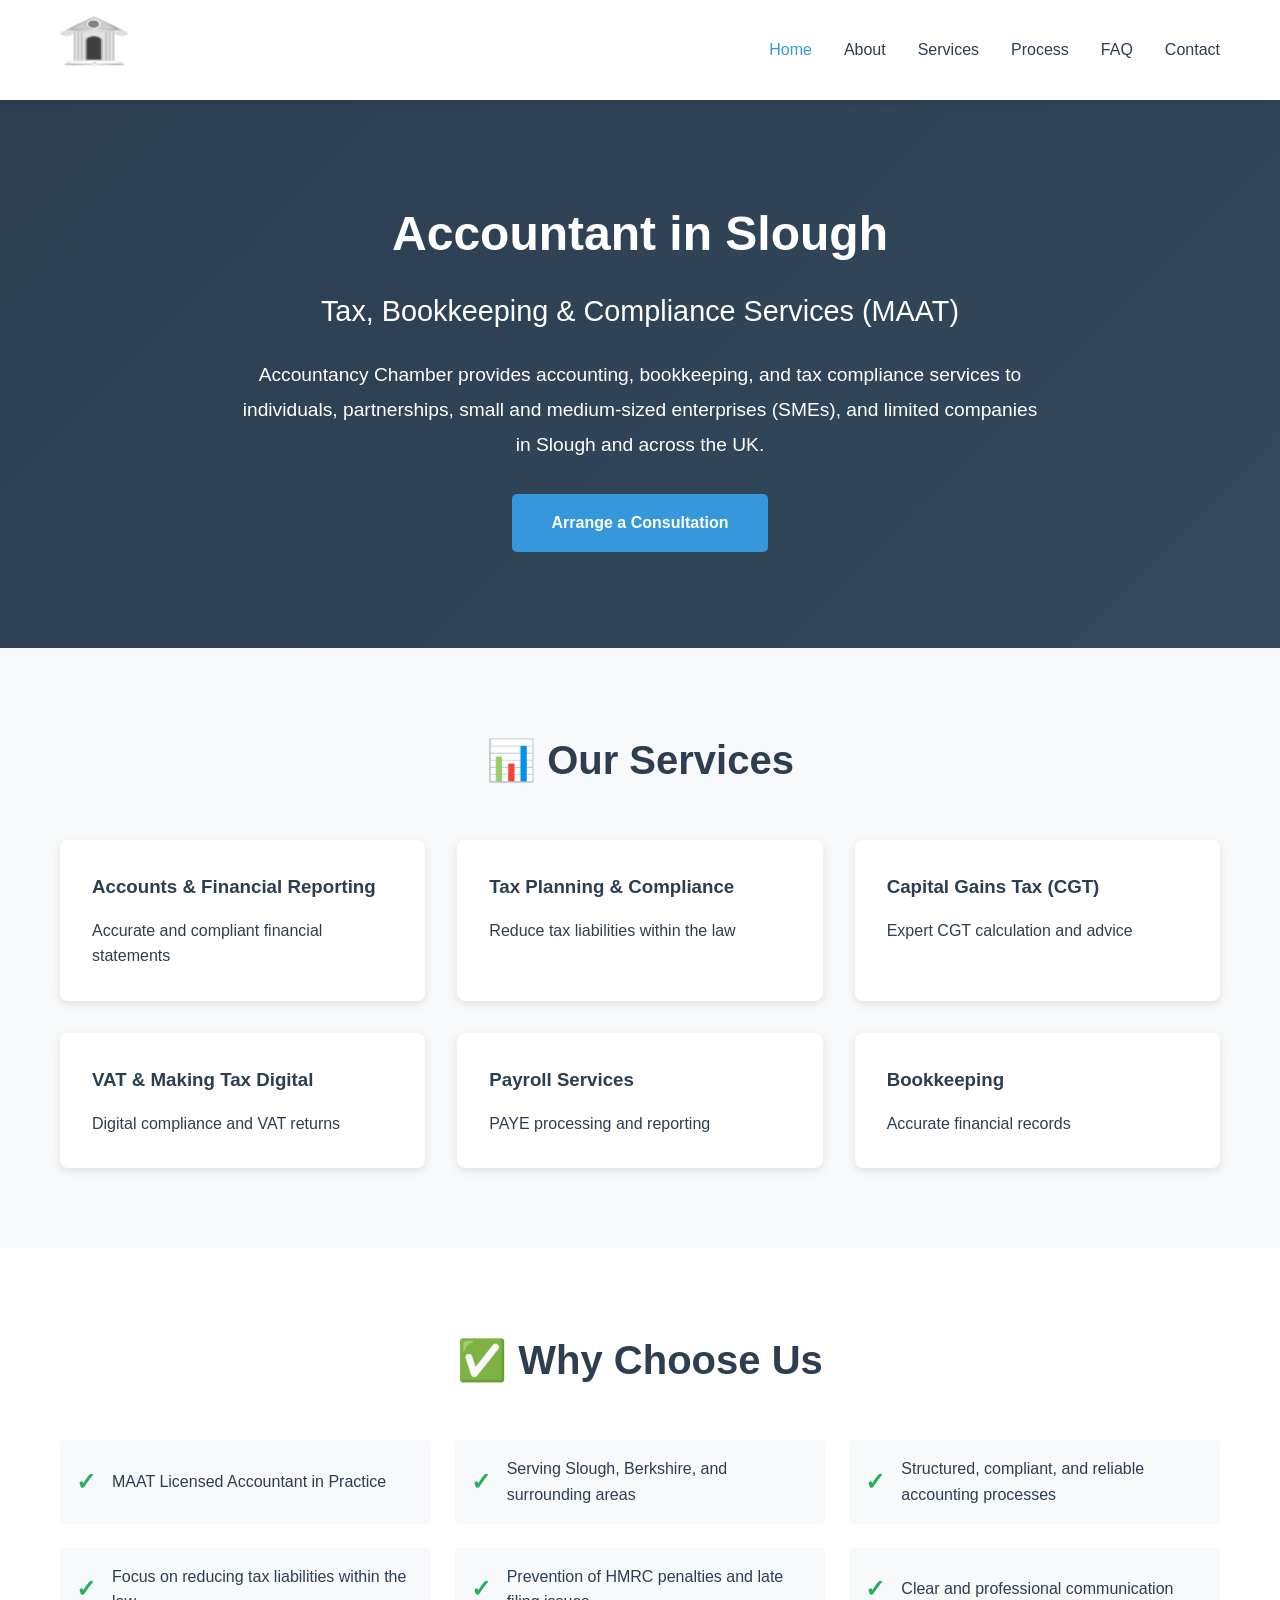
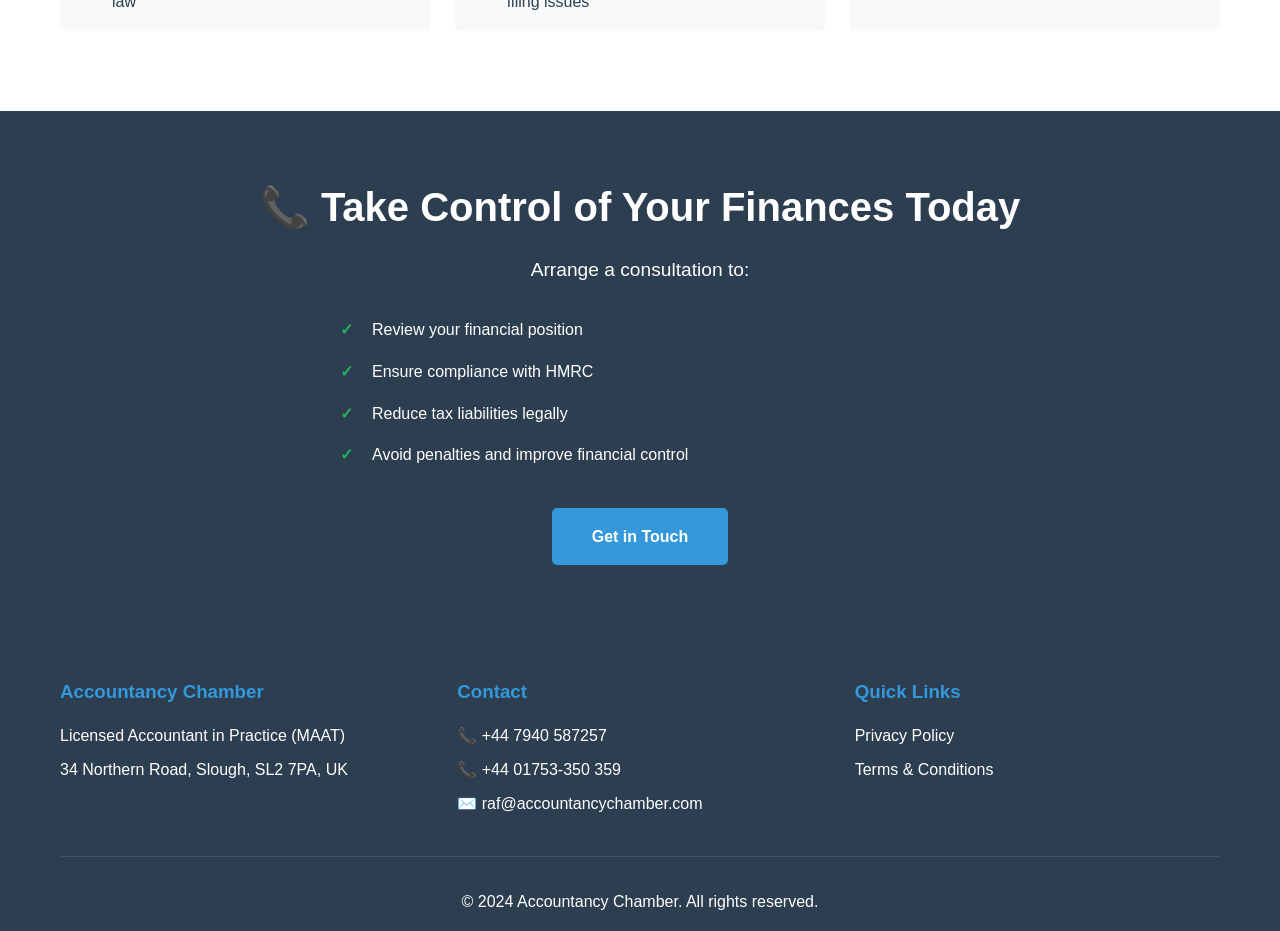
==== index.html @ bee3fdb4 "Add files via upload" ====
<!DOCTYPE html>
<html lang="en">
<head>
    <meta charset="UTF-8">
    <meta name="viewport" content="width=device-width, initial-scale=1.0">
    <meta name="description" content="Accountancy Chamber - Licensed Accountant in Slough. Tax, Bookkeeping & Compliance Services (MAAT)">
    <title>Accountancy Chamber | Accountant in Slough - Tax, Bookkeeping & Compliance</title>
    <link rel="stylesheet" href="styles.css">
</head>
<body>
    <header>
        <nav class="navbar">
            <div class="container">
                <div class="logo">
                    <img src="logo.png" alt="Accountancy Chamber" height="60">
                </div>
                <button class="mobile-menu-toggle" aria-label="Toggle menu">☰</button>
                <ul class="nav-menu">
                    <li><a href="index.html" class="active">Home</a></li>
                    <li><a href="about.html">About</a></li>
                    <li><a href="services.html">Services</a></li>
                    <li><a href="process.html">Process</a></li>
                    <li><a href="faq.html">FAQ</a></li>
                    <li><a href="contact.html">Contact</a></li>
                </ul>
            </div>
        </nav>
    </header>

    <section class="hero">
        <div class="container">
            <h1>Accountant in Slough</h1>
            <h2>Tax, Bookkeeping & Compliance Services (MAAT)</h2>
            <p>Accountancy Chamber provides accounting, bookkeeping, and tax compliance services to individuals, partnerships, small and medium-sized enterprises (SMEs), and limited companies in Slough and across the UK.</p>
            <a href="contact.html" class="btn-primary">Arrange a Consultation</a>
        </div>
    </section>

    <section class="services-preview">
        <div class="container">
            <h2>📊 Our Services</h2>
            <div class="services-grid">
                <div class="service-card">
                    <h3>Accounts & Financial Reporting</h3>
                    <p>Accurate and compliant financial statements</p>
                </div>
                <div class="service-card">
                    <h3>Tax Planning & Compliance</h3>
                    <p>Reduce tax liabilities within the law</p>
                </div>
                <div class="service-card">
                    <h3>Capital Gains Tax (CGT)</h3>
                    <p>Expert CGT calculation and advice</p>
                </div>
                <div class="service-card">
                    <h3>VAT & Making Tax Digital</h3>
                    <p>Digital compliance and VAT returns</p>
                </div>
                <div class="service-card">
                    <h3>Payroll Services</h3>
                    <p>PAYE processing and reporting</p>
                </div>
                <div class="service-card">
                    <h3>Bookkeeping</h3>
                    <p>Accurate financial records</p>
                </div>
            </div>
        </div>
    </section>

    <section class="why-choose-us">
        <div class="container">
            <h2>✅ Why Choose Us</h2>
            <div class="benefits-grid">
                <div class="benefit-item">
                    <span class="icon">✓</span>
                    <p>MAAT Licensed Accountant in Practice</p>
                </div>
                <div class="benefit-item">
                    <span class="icon">✓</span>
                    <p>Serving Slough, Berkshire, and surrounding areas</p>
                </div>
                <div class="benefit-item">
                    <span class="icon">✓</span>
                    <p>Structured, compliant, and reliable accounting processes</p>
                </div>
                <div class="benefit-item">
                    <span class="icon">✓</span>
                    <p>Focus on reducing tax liabilities within the law</p>
                </div>
                <div class="benefit-item">
                    <span class="icon">✓</span>
                    <p>Prevention of HMRC penalties and late filing issues</p>
                </div>
                <div class="benefit-item">
                    <span class="icon">✓</span>
                    <p>Clear and professional communication</p>
                </div>
            </div>
        </div>
    </section>

    <section class="cta-section">
        <div class="container">
            <h2>📞 Take Control of Your Finances Today</h2>
            <p>Arrange a consultation to:</p>
            <ul class="cta-list">
                <li>Review your financial position</li>
                <li>Ensure compliance with HMRC</li>
                <li>Reduce tax liabilities legally</li>
                <li>Avoid penalties and improve financial control</li>
            </ul>
            <a href="contact.html" class="btn-primary">Get in Touch</a>
        </div>
    </section>

    <footer>
        <div class="container">
            <div class="footer-content">
                <div class="footer-section">
                    <h3>Accountancy Chamber</h3>
                    <p>Licensed Accountant in Practice (MAAT)</p>
                    <p>34 Northern Road, Slough, SL2 7PA, UK</p>
                </div>
                <div class="footer-section">
                    <h3>Contact</h3>
                    <p>📞 +44 7940 587257</p>
                    <p>📞 +44 01753-350 359</p>
                    <p>✉️ raf@accountancychamber.com</p>
                </div>
                <div class="footer-section">
                    <h3>Quick Links</h3>
                    <ul>
                        <li><a href="gdpr.html">Privacy Policy</a></li>
                        <li><a href="terms.html">Terms & Conditions</a></li>
                    </ul>
                </div>
            </div>
            <div class="footer-bottom">
                <p>&copy; 2024 Accountancy Chamber. All rights reserved.</p>
            </div>
        </div>
    </footer>

    <script src="script.js"></script>
</body>
</html>
---- styles.css ----
/* Reset and Base Styles */
* {
    margin: 0;
    padding: 0;
    box-sizing: border-box;
}

:root {
    --primary-color: #2c3e50;
    --secondary-color: #34495e;
    --accent-color: #3498db;
    --light-bg: #f8f9fa;
    --white: #ffffff;
    --text-dark: #2c3e50;
    --text-light: #7f8c8d;
    --border-color: #e0e0e0;
    --success-color: #27ae60;
}

body {
    font-family: 'Segoe UI', Tahoma, Geneva, Verdana, sans-serif;
    line-height: 1.6;
    color: var(--text-dark);
}

.container {
    max-width: 1200px;
    margin: 0 auto;
    padding: 0 20px;
}

/* Navigation */
.navbar {
    background: var(--white);
    box-shadow: 0 2px 5px rgba(0,0,0,0.1);
    position: sticky;
    top: 0;
    z-index: 1000;
}

.navbar .container {
    display: flex;
    justify-content: space-between;
    align-items: center;
    padding: 1rem 20px;
}

.nav-menu {
    display: flex;
    list-style: none;
    gap: 2rem;
}

.nav-menu a {
    text-decoration: none;
    color: var(--text-dark);
    font-weight: 500;
    transition: color 0.3s;
}

.nav-menu a:hover,
.nav-menu a.active {
    color: var(--accent-color);
}

.mobile-menu-toggle {
    display: none;
    background: none;
    border: none;
    font-size: 1.5rem;
    cursor: pointer;
}

/* Hero Section */
.hero {
    background: linear-gradient(135deg, var(--primary-color) 0%, var(--secondary-color) 100%);
    color: var(--white);
    padding: 6rem 0;
    text-align: center;
}

.hero h1 {
    font-size: 3rem;
    margin-bottom: 1rem;
}

.hero h2 {
    font-size: 1.8rem;
    margin-bottom: 1.5rem;
    font-weight: 400;
}

.hero p {
    font-size: 1.2rem;
    max-width: 800px;
    margin: 0 auto 2rem;
    line-height: 1.8;
}

/* Buttons */
.btn-primary {
    display: inline-block;
    background: var(--accent-color);
    color: var(--white);
    padding: 1rem 2.5rem;
    border-radius: 5px;
    text-decoration: none;
    font-weight: 600;
    transition: all 0.3s;
    border: none;
    cursor: pointer;
    font-size: 1rem;
}

.btn-primary:hover {
    background: #2980b9;
    transform: translateY(-2px);
    box-shadow: 0 5px 15px rgba(0,0,0,0.2);
}

/* Services Preview */
.services-preview {
    padding: 5rem 0;
    background: var(--light-bg);
}

.services-preview h2 {
    text-align: center;
    font-size: 2.5rem;
    margin-bottom: 3rem;
}

.services-grid {
    display: grid;
    grid-template-columns: repeat(auto-fit, minmax(300px, 1fr));
    gap: 2rem;
}

.service-card {
    background: var(--white);
    padding: 2rem;
    border-radius: 8px;
    box-shadow: 0 3px 10px rgba(0,0,0,0.1);
    transition: transform 0.3s;
}

.service-card:hover {
    transform: translateY(-5px);
    box-shadow: 0 5px 20px rgba(0,0,0,0.15);
}

.service-card h3 {
    color: var(--primary-color);
    margin-bottom: 1rem;
}

/* Why Choose Us */
.why-choose-us {
    padding: 5rem 0;
}

.why-choose-us h2 {
    text-align: center;
    font-size: 2.5rem;
    margin-bottom: 3rem;
}

.benefits-grid {
    display: grid;
    grid-template-columns: repeat(auto-fit, minmax(300px, 1fr));
    gap: 1.5rem;
}

.benefit-item {
    display: flex;
    align-items: center;
    gap: 1rem;
    padding: 1rem;
    background: var(--light-bg);
    border-radius: 5px;
}

.benefit-item .icon {
    color: var(--success-color);
    font-size: 1.5rem;
    font-weight: bold;
}

/* CTA Section */
.cta-section {
    background: var(--primary-color);
    color: var(--white);
    padding: 4rem 0;
    text-align: center;
}

.cta-section h2 {
    font-size: 2.5rem;
    margin-bottom: 1rem;
}

.cta-section p {
    font-size: 1.2rem;
    margin-bottom: 1.5rem;
}

.cta-list {
    list-style: none;
    max-width: 600px;
    margin: 0 auto 2rem;
    text-align: left;
}

.cta-list li {
    padding: 0.5rem 0;
    padding-left: 2rem;
    position: relative;
}

.cta-list li:before {
    content: "✓";
    position: absolute;
    left: 0;
    color: var(--success-color);
    font-weight: bold;
}

/* Page Header */
.page-header {
    background: linear-gradient(135deg, var(--primary-color) 0%, var(--secondary-color) 100%);
    color: var(--white);
    padding: 4rem 0;
    text-align: center;
}

.page-header h1 {
    font-size: 2.5rem;
    margin-bottom: 1rem;
}

/* Content Section */
.content-section {
    padding: 4rem 0;
}

.content-box {
    max-width: 900px;
    margin: 0 auto;
    background: var(--white);
    padding: 3rem;
    border-radius: 8px;
    box-shadow: 0 3px 10px rgba(0,0,0,0.1);
}

.content-box h2 {
    color: var(--primary-color);
    margin-bottom: 1.5rem;
    font-size: 2rem;
}

.content-box h3 {
    color: var(--secondary-color);
    margin: 2rem 0 1rem;
}

.content-box p {
    margin-bottom: 1rem;
    line-height: 1.8;
}

/* Check List */
.check-list {
    list-style: none;
    margin: 1rem 0;
}

.check-list li {
    padding: 0.5rem 0;
    padding-left: 2rem;
    position: relative;
}

.check-list li:before {
    content: "✓";
    position: absolute;
    left: 0;
    color: var(--success-color);
    font-weight: bold;
}

/* Services Detail */
.services-detail {
    padding: 4rem 0;
    background: var(--light-bg);
}

.service-detail-box {
    background: var(--white);
    padding: 2.5rem;
    margin-bottom: 2rem;
    border-radius: 8px;
    box-shadow: 0 3px 10px rgba(0,0,0,0.1);
}

.service-detail-box h2 {
    color: var(--primary-color);
    margin-bottom: 1.5rem;
}

/* Process Section */
.process-section {
    padding: 4rem 0;
}

.process-steps {
    display: grid;
    grid-template-columns: repeat(auto-fit, minmax(300px, 1fr));
    gap: 2rem;
    margin-bottom: 4rem;
}

.process-step {
    background: var(--white);
    padding: 2.5rem;
    border-radius: 8px;
    box-shadow: 0 3px 10px rgba(0,0,0,0.1);
    text-align: center;
}

.step-number {
    width: 60px;
    height: 60px;
    background: var(--accent-color);
    color: var(--white);
    border-radius: 50%;
    display: flex;
    align-items: center;
    justify-content: center;
    font-size: 1.5rem;
    font-weight: bold;
    margin: 0 auto 1.5rem;
}

.process-step h3 {
    color: var(--primary-color);
    margin-bottom: 1rem;
}

.key-benefits {
    background: var(--light-bg);
    padding: 3rem;
    border-radius: 8px;
}

.key-benefits h2 {
    text-align: center;
    margin-bottom: 2rem;
}

/* FAQ Section */
.faq-section {
    padding: 4rem 0;
}

.faq-item {
    background: var(--white);
    padding: 2rem;
    margin-bottom: 1.5rem;
    border-radius: 8px;
    box-shadow: 0 3px 10px rgba(0,0,0,0.1);
}

.faq-item h3 {
    color: var(--primary-color);
    margin-bottom: 1rem;
}

/* Contact Section */
.contact-section {
    padding: 4rem 0;
    background: var(--light-bg);
}

.contact-grid {
    display: grid;
    grid-template-columns: 1fr 1.5fr;
    gap: 3rem;
}

.contact-info {
    background: var(--white);
    padding: 2.5rem;
    border-radius: 8px;
    box-shadow: 0 3px 10px rgba(0,0,0,0.1);
}

.contact-info h2 {
    color: var(--primary-color);
    margin-bottom: 2rem;
}

.contact-detail {
    margin-bottom: 2rem;
}

.contact-detail h3 {
    color: var(--secondary-color);
    margin-bottom: 0.5rem;
}

.contact-form-wrapper {
    background: var(--white);
    padding: 2.5rem;
    border-radius: 8px;
    box-shadow: 0 3px 10px rgba(0,0,0,0.1);
}

.contact-form-wrapper h2 {
    color: var(--primary-color);
    margin-bottom: 2rem;
}

.contact-form .form-group {
    margin-bottom: 1.5rem;
}

.contact-form label {
    display: block;
    margin-bottom: 0.5rem;
    color: var(--text-dark);
    font-weight: 500;
}

.contact-form input,
.contact-form select,
.contact-form textarea {
    width: 100%;
    padding: 0.75rem;
    border: 1px solid var(--border-color);
    border-radius: 5px;
    font-family: inherit;
    font-size: 1rem;
}

.contact-form input:focus,
.contact-form select:focus,
.contact-form textarea:focus {
    outline: none;
    border-color: var(--accent-color);
}

.contact-form textarea {
    resize: vertical;
}

/* Footer */
footer {
    background: var(--primary-color);
    color: var(--white);
    padding: 3rem 0 1rem;
}

.footer-content {
    display: grid;
    grid-template-columns: repeat(auto-fit, minmax(250px, 1fr));
    gap: 2rem;
    margin-bottom: 2rem;
}

.footer-section h3 {
    margin-bottom: 1rem;
    color: var(--accent-color);
}

.footer-section p {
    margin-bottom: 0.5rem;
}

.footer-section ul {
    list-style: none;
}

.footer-section ul li {
    margin-bottom: 0.5rem;
}

.footer-section a {
    color: var(--white);
    text-decoration: none;
    transition: color 0.3s;
}

.footer-section a:hover {
    color: var(--accent-color);
}

.footer-bottom {
    text-align: center;
    padding-top: 2rem;
    border-top: 1px solid rgba(255,255,255,0.1);
}

/* Responsive Design */
@media (max-width: 768px) {
    .mobile-menu-toggle {
        display: block;
    }

    .nav-menu {
        display: none;
        position: absolute;
        top: 100%;
        left: 0;
        width: 100%;
        background: var(--white);
        flex-direction: column;
        padding: 1rem;
        box-shadow: 0 5px 10px rgba(0,0,0,0.1);
    }

    .nav-menu.active {
        display: flex;
    }

    .nav-menu li {
        margin: 0.5rem 0;
    }

    .hero h1 {
        font-size: 2rem;
    }

    .hero h2 {
        font-size: 1.3rem;
    }

    .hero p {
        font-size: 1rem;
    }

    .contact-grid {
        grid-template-columns: 1fr;
    }

    .services-grid,
    .benefits-grid,
    .process-steps {
        grid-template-columns: 1fr;
    }
}

@media (max-width: 480px) {
    .hero h1 {
        font-size: 1.8rem;
    }

    .content-box {
        padding: 1.5rem;
    }
}
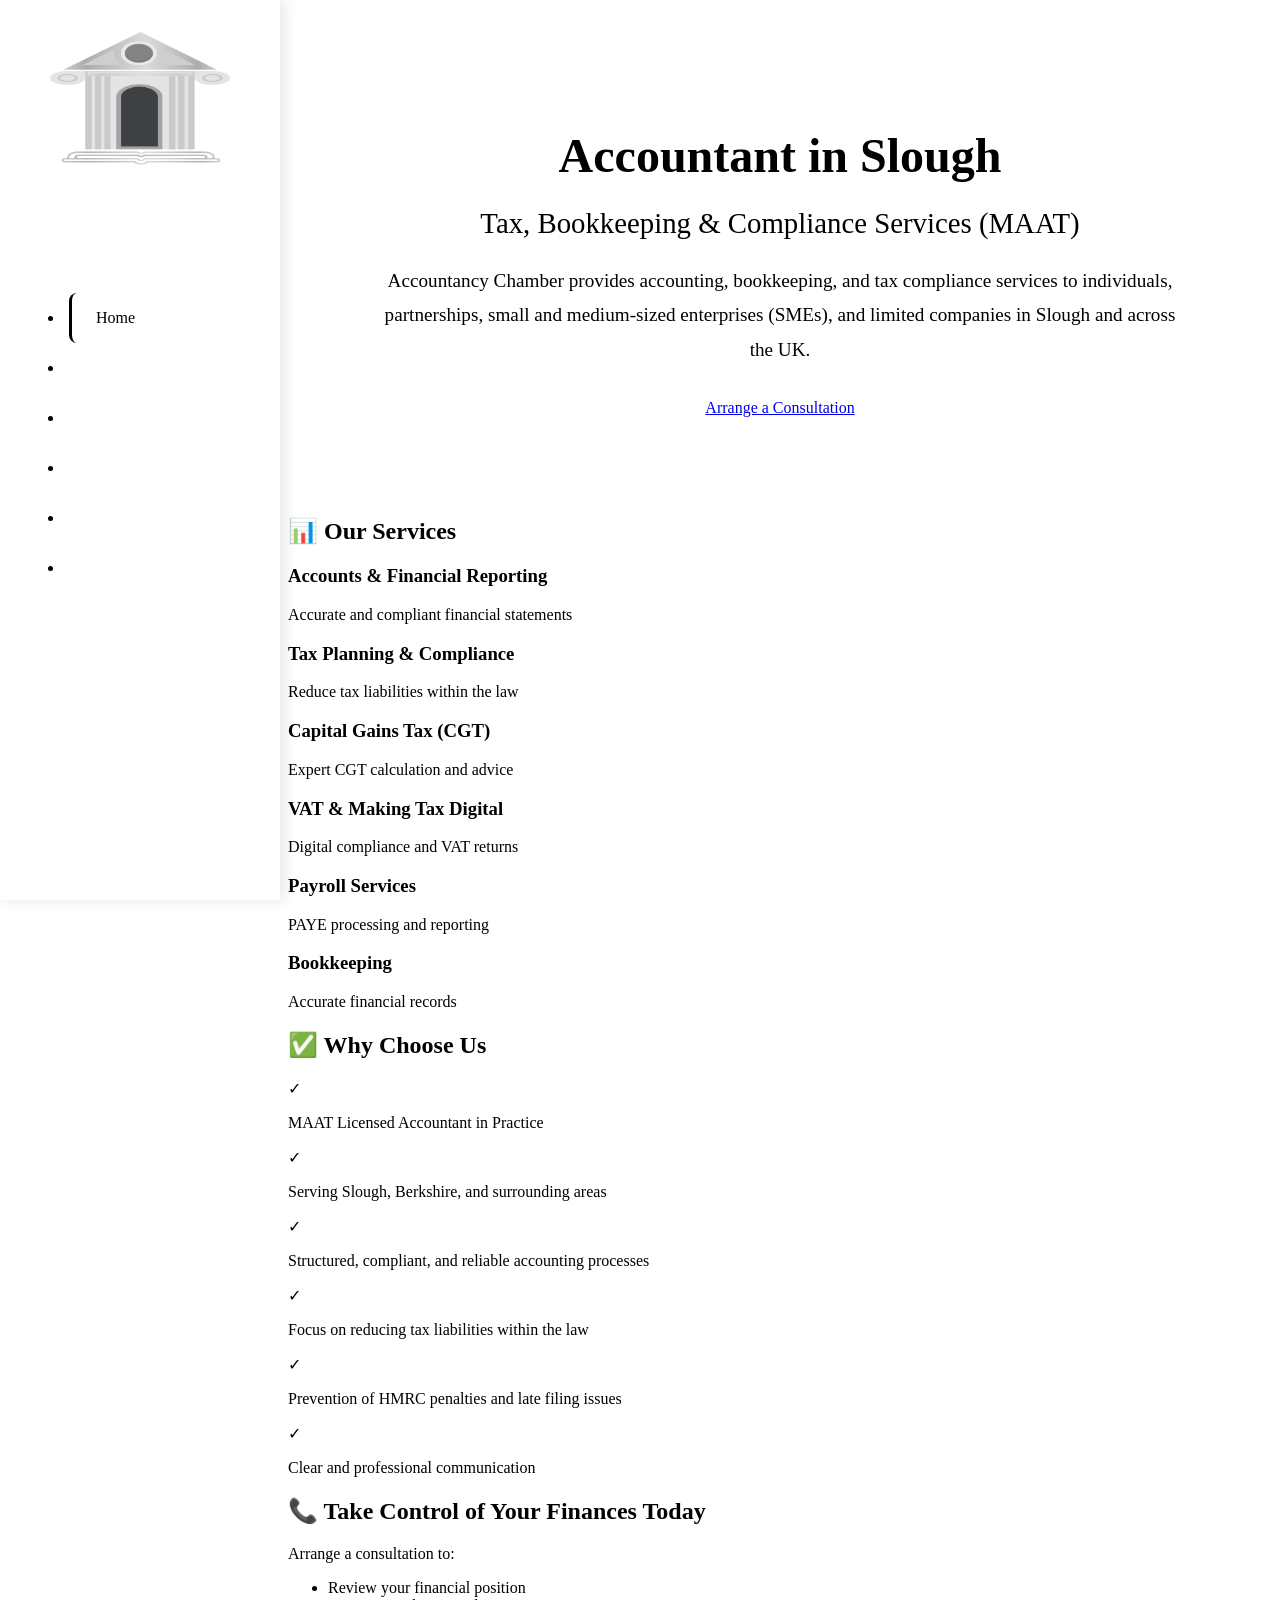
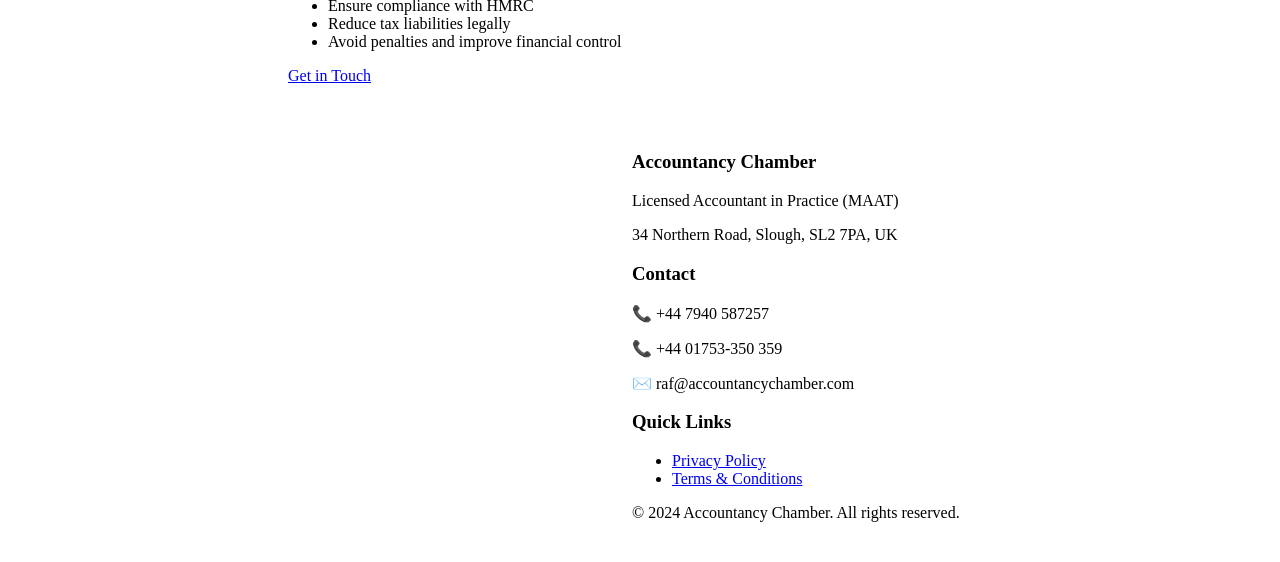
==== commit e0218d82: "Fix HTML encoding issues in index.html" ====
--- a/index.html
+++ b/index.html
@@ -9,23 +9,24 @@
 </head>
 <body>
     <header>
-        <nav class="navbar">
-            <div class="container">
-                <div class="logo">
-                    <img src="logo.png" alt="Accountancy Chamber" height="60">
-                </div>
-                <button class="mobile-menu-toggle" aria-label="Toggle menu">☰</button>
-                <ul class="nav-menu">
-                    <li><a href="index.html" class="active">Home</a></li>
-                    <li><a href="about.html">About</a></li>
-                    <li><a href="services.html">Services</a></li>
-                    <li><a href="process.html">Process</a></li>
-                    <li><a href="faq.html">FAQ</a></li>
-                    <li><a href="contact.html">Contact</a></li>
-                </ul>
+            <nav class="navbar">
+        <div class="container">
+            <div class="logo">
+                <img src="logo.png" alt="Accountancy Chamber">
             </div>
-        </nav>
-    </header>
+            <button class="mobile-menu-toggle" aria-label="Toggle menu">☰</button>
+            <ul class="nav-menu">
+                <li><a href="index.html" class="active">Home</a></li>
+                <li><a href="about.html">About</a></li>
+                <li><a href="services.html">Services</a></li>
+                <li><a href="process.html">Process</a></li>
+                <li><a href="faq.html">FAQ</a></li>
+                <li><a href="contact.html">Contact</a></li>
+            </ul>
+        </div>
+    </nav>
+
+    <div class="main-content">
 
     <section class="hero">
         <div class="container">
@@ -144,4 +145,4 @@
 
     <script src="script.js"></script>
 </body>
-</html>+</html>
--- a/styles.css
+++ b/styles.css
@@ -1,81 +1,86 @@
-/* Reset and Base Styles */
-* {
-    margin: 0;
-    padding: 0;
-    box-sizing: border-box;
-}
-
-:root {
-    --primary-color: #2c3e50;
-    --secondary-color: #34495e;
-    --accent-color: #3498db;
-    --light-bg: #f8f9fa;
-    --white: #ffffff;
-    --text-dark: #2c3e50;
-    --text-light: #7f8c8d;
-    --border-color: #e0e0e0;
-    --success-color: #27ae60;
-}
-
-body {
-    font-family: 'Segoe UI', Tahoma, Geneva, Verdana, sans-serif;
-    line-height: 1.6;
-    color: var(--text-dark);
-}
-
-.container {
-    max-width: 1200px;
-    margin: 0 auto;
-    padding: 0 20px;
-}
-
-/* Navigation */
+/* Navigation - Vertical Sidebar */
 .navbar {
-    background: var(--white);
-    box-shadow: 0 2px 5px rgba(0,0,0,0.1);
-    position: sticky;
+    position: fixed;
+    left: 0;
     top: 0;
+    width: 280px;
+    height: 100vh;
+    background: linear-gradient(180deg, var(--primary-color) 0%, var(--secondary-color) 100%);
+    box-shadow: 4px 0 15px rgba(0,0,0,0.1);
     z-index: 1000;
+    overflow-y: auto;
 }
 
 .navbar .container {
     display: flex;
-    justify-content: space-between;
-    align-items: center;
-    padding: 1rem 20px;
+    flex-direction: column;
+    padding: 2rem 1.5rem;
+    height: 100%;
+}
+
+.logo {
+    text-align: center;
+    margin-bottom: 3rem;
+    padding-bottom: 2rem;
+    border-bottom: 2px solid rgba(255,255,255,0.1);
+}
+
+.logo img {
+    max-width: 180px;
+    height: auto;
 }
 
 .nav-menu {
-    display: flex;
-    list-style: none;
-    gap: 2rem;
+    flex-direction: column;
+    gap: 0.5rem;
+    flex: 1;
 }
 
 .nav-menu a {
+    display: block;
+    padding: 1rem 1.5rem;
+    color: rgba(255,255,255,0.85);
     text-decoration: none;
-    color: var(--text-dark);
     font-weight: 500;
-    transition: color 0.3s;
+    border-radius: 8px;
+    transition: all 0.3s ease;
+    border-left: 3px solid transparent;
 }
 
 .nav-menu a:hover,
 .nav-menu a.active {
-    color: var(--accent-color);
+    color: var(--white);
+    background: rgba(255,255,255,0.1);
+    border-left-color: var(--accent-color);
+    transform: translateX(5px);
 }
 
 .mobile-menu-toggle {
     display: none;
-    background: none;
+    position: fixed;
+    top: 1.5rem;
+    left: 1.5rem;
+    z-index: 1001;
+    background: var(--primary-color);
+    color: var(--white);
     border: none;
+    padding: 0.75rem;
+    border-radius: 5px;
+    cursor: pointer;
     font-size: 1.5rem;
-    cursor: pointer;
 }
 
-/* Hero Section */
+/* Main Content Area */
+.main-content {
+    margin-left: 280px;
+    min-height: 100vh;
+}
+
+/* Hero Section - Adjusted for sidebar */
 .hero {
     background: linear-gradient(135deg, var(--primary-color) 0%, var(--secondary-color) 100%);
     color: var(--white);
-    padding: 6rem 0;
+    padding: 5rem 4rem;
     text-align: center;
 }
 
@@ -97,139 +102,11 @@
     line-height: 1.8;
 }
 
-/* Buttons */
-.btn-primary {
-    display: inline-block;
-    background: var(--accent-color);
-    color: var(--white);
-    padding: 1rem 2.5rem;
-    border-radius: 5px;
-    text-decoration: none;
-    font-weight: 600;
-    transition: all 0.3s;
-    border: none;
-    cursor: pointer;
-    font-size: 1rem;
-}
-
-.btn-primary:hover {
-    background: #2980b9;
-    transform: translateY(-2px);
-    box-shadow: 0 5px 15px rgba(0,0,0,0.2);
-}
-
-/* Services Preview */
-.services-preview {
-    padding: 5rem 0;
-    background: var(--light-bg);
-}
-
-.services-preview h2 {
-    text-align: center;
-    font-size: 2.5rem;
-    margin-bottom: 3rem;
-}
-
-.services-grid {
-    display: grid;
-    grid-template-columns: repeat(auto-fit, minmax(300px, 1fr));
-    gap: 2rem;
-}
-
-.service-card {
-    background: var(--white);
-    padding: 2rem;
-    border-radius: 8px;
-    box-shadow: 0 3px 10px rgba(0,0,0,0.1);
-    transition: transform 0.3s;
-}
-
-.service-card:hover {
-    transform: translateY(-5px);
-    box-shadow: 0 5px 20px rgba(0,0,0,0.15);
-}
-
-.service-card h3 {
-    color: var(--primary-color);
-    margin-bottom: 1rem;
-}
-
-/* Why Choose Us */
-.why-choose-us {
-    padding: 5rem 0;
-}
-
-.why-choose-us h2 {
-    text-align: center;
-    font-size: 2.5rem;
-    margin-bottom: 3rem;
-}
-
-.benefits-grid {
-    display: grid;
-    grid-template-columns: repeat(auto-fit, minmax(300px, 1fr));
-    gap: 1.5rem;
-}
-
-.benefit-item {
-    display: flex;
-    align-items: center;
-    gap: 1rem;
-    padding: 1rem;
-    background: var(--light-bg);
-    border-radius: 5px;
-}
-
-.benefit-item .icon {
-    color: var(--success-color);
-    font-size: 1.5rem;
-    font-weight: bold;
-}
-
-/* CTA Section */
-.cta-section {
-    background: var(--primary-color);
-    color: var(--white);
-    padding: 4rem 0;
-    text-align: center;
-}
-
-.cta-section h2 {
-    font-size: 2.5rem;
-    margin-bottom: 1rem;
-}
-
-.cta-section p {
-    font-size: 1.2rem;
-    margin-bottom: 1.5rem;
-}
-
-.cta-list {
-    list-style: none;
-    max-width: 600px;
-    margin: 0 auto 2rem;
-    text-align: left;
-}
-
-.cta-list li {
-    padding: 0.5rem 0;
-    padding-left: 2rem;
-    position: relative;
-}
-
-.cta-list li:before {
-    content: "✓";
-    position: absolute;
-    left: 0;
-    color: var(--success-color);
-    font-weight: bold;
-}
-
-/* Page Header */
+/* Page Header - Adjusted */
 .page-header {
     background: linear-gradient(135deg, var(--primary-color) 0%, var(--secondary-color) 100%);
     color: var(--white);
-    padding: 4rem 0;
+    padding: 4rem;
     text-align: center;
 }
 
@@ -238,292 +115,37 @@
     margin-bottom: 1rem;
 }
 
-/* Content Section */
-.content-section {
-    padding: 4rem 0;
-}
-
-.content-box {
-    max-width: 900px;
-    margin: 0 auto;
-    background: var(--white);
-    padding: 3rem;
-    border-radius: 8px;
-    box-shadow: 0 3px 10px rgba(0,0,0,0.1);
-}
-
-.content-box h2 {
-    color: var(--primary-color);
-    margin-bottom: 1.5rem;
-    font-size: 2rem;
-}
-
-.content-box h3 {
-    color: var(--secondary-color);
-    margin: 2rem 0 1rem;
-}
-
-.content-box p {
-    margin-bottom: 1rem;
-    line-height: 1.8;
-}
-
-/* Check List */
-.check-list {
-    list-style: none;
-    margin: 1rem 0;
-}
-
-.check-list li {
-    padding: 0.5rem 0;
-    padding-left: 2rem;
-    position: relative;
-}
-
-.check-list li:before {
-    content: "✓";
-    position: absolute;
-    left: 0;
-    color: var(--success-color);
-    font-weight: bold;
-}
-
-/* Services Detail */
-.services-detail {
-    padding: 4rem 0;
-    background: var(--light-bg);
-}
-
-.service-detail-box {
-    background: var(--white);
-    padding: 2.5rem;
-    margin-bottom: 2rem;
-    border-radius: 8px;
-    box-shadow: 0 3px 10px rgba(0,0,0,0.1);
-}
-
-.service-detail-box h2 {
-    color: var(--primary-color);
-    margin-bottom: 1.5rem;
-}
-
-/* Process Section */
-.process-section {
-    padding: 4rem 0;
-}
-
-.process-steps {
-    display: grid;
-    grid-template-columns: repeat(auto-fit, minmax(300px, 1fr));
-    gap: 2rem;
-    margin-bottom: 4rem;
-}
-
-.process-step {
-    background: var(--white);
-    padding: 2.5rem;
-    border-radius: 8px;
-    box-shadow: 0 3px 10px rgba(0,0,0,0.1);
-    text-align: center;
-}
-
-.step-number {
-    width: 60px;
-    height: 60px;
-    background: var(--accent-color);
-    color: var(--white);
-    border-radius: 50%;
-    display: flex;
-    align-items: center;
-    justify-content: center;
-    font-size: 1.5rem;
-    font-weight: bold;
-    margin: 0 auto 1.5rem;
-}
-
-.process-step h3 {
-    color: var(--primary-color);
-    margin-bottom: 1rem;
-}
-
-.key-benefits {
-    background: var(--light-bg);
-    padding: 3rem;
-    border-radius: 8px;
-}
-
-.key-benefits h2 {
-    text-align: center;
-    margin-bottom: 2rem;
-}
-
-/* FAQ Section */
-.faq-section {
-    padding: 4rem 0;
-}
-
-.faq-item {
-    background: var(--white);
-    padding: 2rem;
-    margin-bottom: 1.5rem;
-    border-radius: 8px;
-    box-shadow: 0 3px 10px rgba(0,0,0,0.1);
-}
-
-.faq-item h3 {
-    color: var(--primary-color);
-    margin-bottom: 1rem;
-}
-
-/* Contact Section */
-.contact-section {
-    padding: 4rem 0;
-    background: var(--light-bg);
-}
-
-.contact-grid {
-    display: grid;
-    grid-template-columns: 1fr 1.5fr;
-    gap: 3rem;
-}
-
-.contact-info {
-    background: var(--white);
-    padding: 2.5rem;
-    border-radius: 8px;
-    box-shadow: 0 3px 10px rgba(0,0,0,0.1);
-}
-
-.contact-info h2 {
-    color: var(--primary-color);
-    margin-bottom: 2rem;
-}
-
-.contact-detail {
-    margin-bottom: 2rem;
-}
-
-.contact-detail h3 {
-    color: var(--secondary-color);
-    margin-bottom: 0.5rem;
-}
-
-.contact-form-wrapper {
-    background: var(--white);
-    padding: 2.5rem;
-    border-radius: 8px;
-    box-shadow: 0 3px 10px rgba(0,0,0,0.1);
-}
-
-.contact-form-wrapper h2 {
-    color: var(--primary-color);
-    margin-bottom: 2rem;
-}
-
-.contact-form .form-group {
-    margin-bottom: 1.5rem;
-}
-
-.contact-form label {
-    display: block;
-    margin-bottom: 0.5rem;
-    color: var(--text-dark);
-    font-weight: 500;
-}
-
-.contact-form input,
-.contact-form select,
-.contact-form textarea {
-    width: 100%;
-    padding: 0.75rem;
-    border: 1px solid var(--border-color);
-    border-radius: 5px;
-    font-family: inherit;
-    font-size: 1rem;
-}
-
-.contact-form input:focus,
-.contact-form select:focus,
-.contact-form textarea:focus {
-    outline: none;
-    border-color: var(--accent-color);
-}
-
-.contact-form textarea {
-    resize: vertical;
-}
-
-/* Footer */
+/* Footer - Adjusted for sidebar layout */
 footer {
     background: var(--primary-color);
     color: var(--white);
-    padding: 3rem 0 1rem;
+    padding: 3rem 4rem 1rem;
+    margin-left: 280px;
 }
 
-.footer-content {
-    display: grid;
-    grid-template-columns: repeat(auto-fit, minmax(250px, 1fr));
-    gap: 2rem;
-    margin-bottom: 2rem;
-}
+/* Responsive Design - Mobile */
+@media (max-width: 968px) {
+    .navbar {
+        transform: translateX(-100%);
+        transition: transform 0.3s ease;
+        width: 280px;
+    }
 
-.footer-section h3 {
-    margin-bottom: 1rem;
-    color: var(--accent-color);
-}
+    .navbar.active {
+        transform: translateX(0);
+    }
 
-.footer-section p {
-    margin-bottom: 0.5rem;
-}
-
-.footer-section ul {
-    list-style: none;
-}
-
-.footer-section ul li {
-    margin-bottom: 0.5rem;
-}
-
-.footer-section a {
-    color: var(--white);
-    text-decoration: none;
-    transition: color 0.3s;
-}
-
-.footer-section a:hover {
-    color: var(--accent-color);
-}
-
-.footer-bottom {
-    text-align: center;
-    padding-top: 2rem;
-    border-top: 1px solid rgba(255,255,255,0.1);
-}
-
-/* Responsive Design */
-@media (max-width: 768px) {
     .mobile-menu-toggle {
         display: block;
     }
 
-    .nav-menu {
-        display: none;
-        position: absolute;
-        top: 100%;
-        left: 0;
-        width: 100%;
-        background: var(--white);
-        flex-direction: column;
-        padding: 1rem;
-        box-shadow: 0 5px 10px rgba(0,0,0,0.1);
+    .main-content,
+    footer {
+        margin-left: 0;
     }
 
-    .nav-menu.active {
-        display: flex;
-    }
-
-    .nav-menu li {
-        margin: 0.5rem 0;
+    .hero {
+        padding: 3rem 2rem;
     }
 
     .hero h1 {
@@ -534,18 +156,8 @@
         font-size: 1.3rem;
     }
 
-    .hero p {
-        font-size: 1rem;
-    }
-
-    .contact-grid {
-        grid-template-columns: 1fr;
-    }
-
-    .services-grid,
-    .benefits-grid,
-    .process-steps {
-        grid-template-columns: 1fr;
+    .page-header {
+        padding: 3rem 2rem;
     }
 }
 
@@ -557,4 +169,4 @@
     .content-box {
         padding: 1.5rem;
     }
-}+}
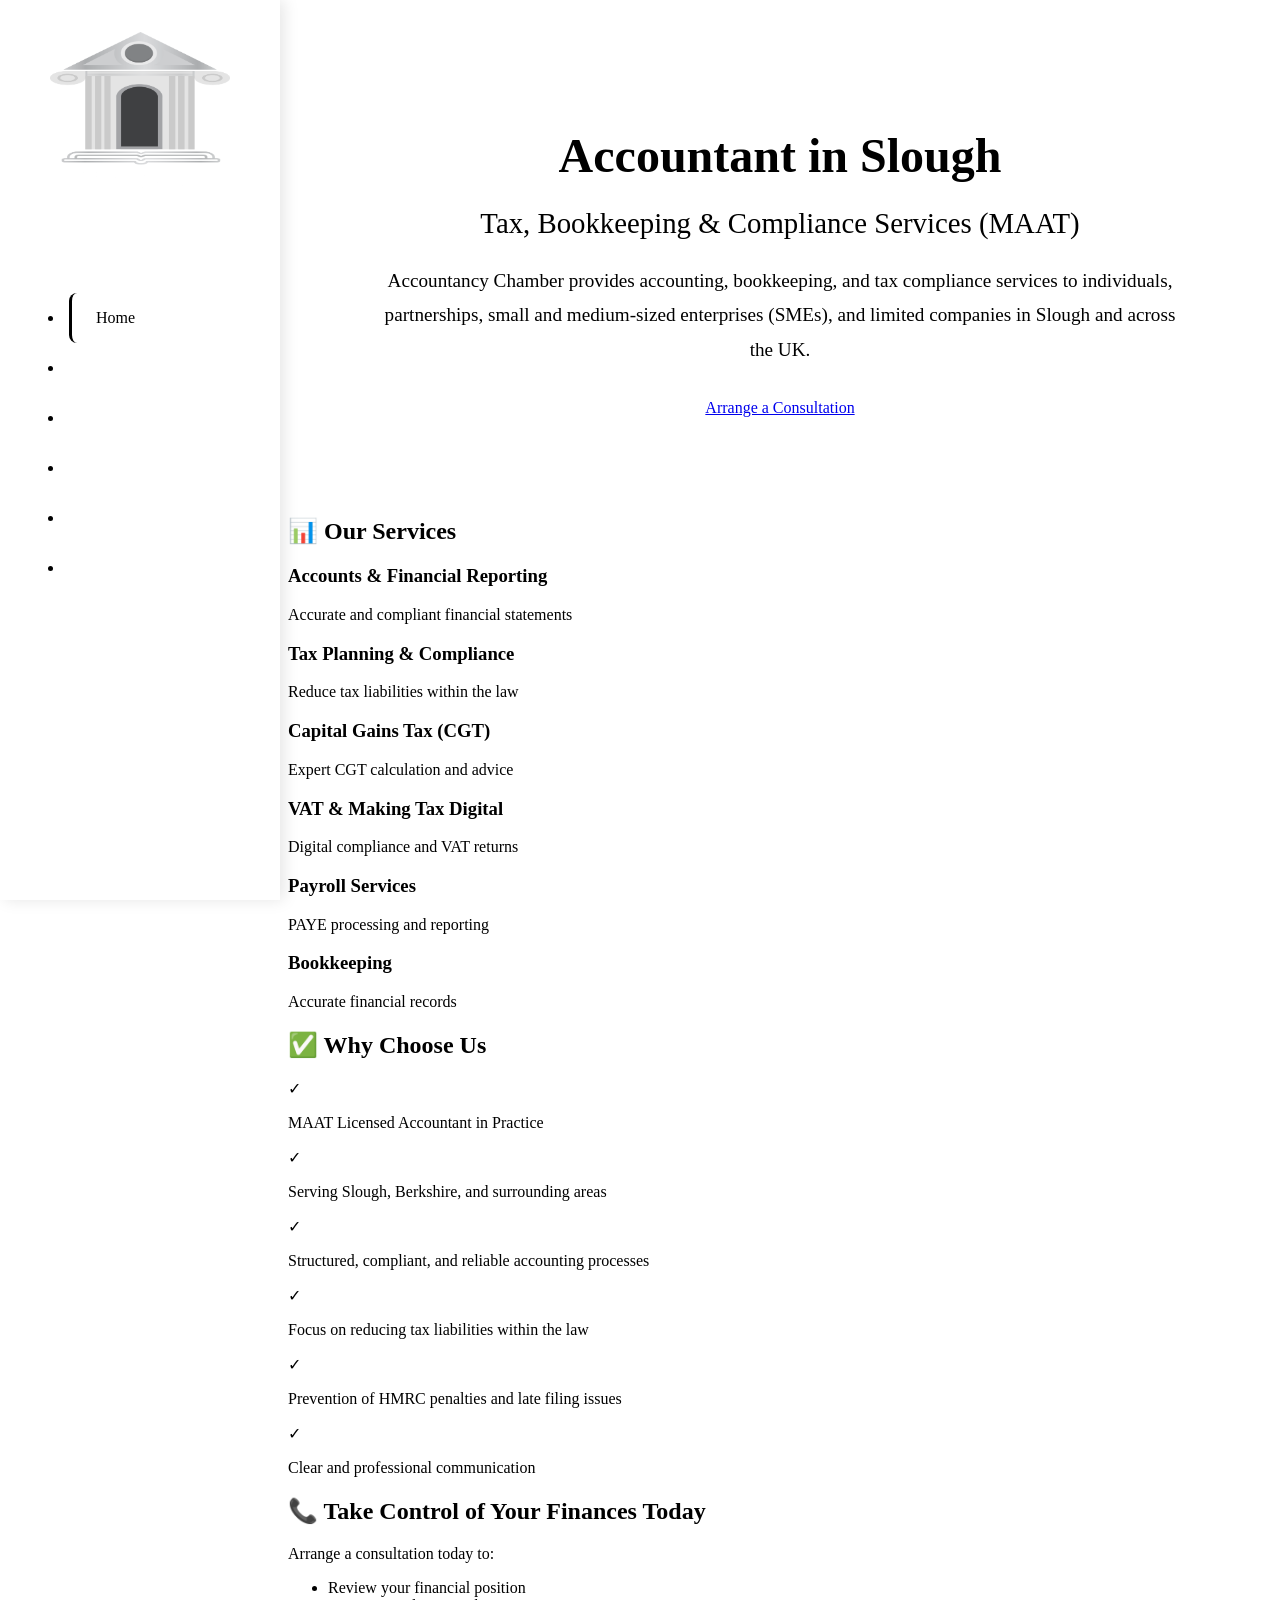
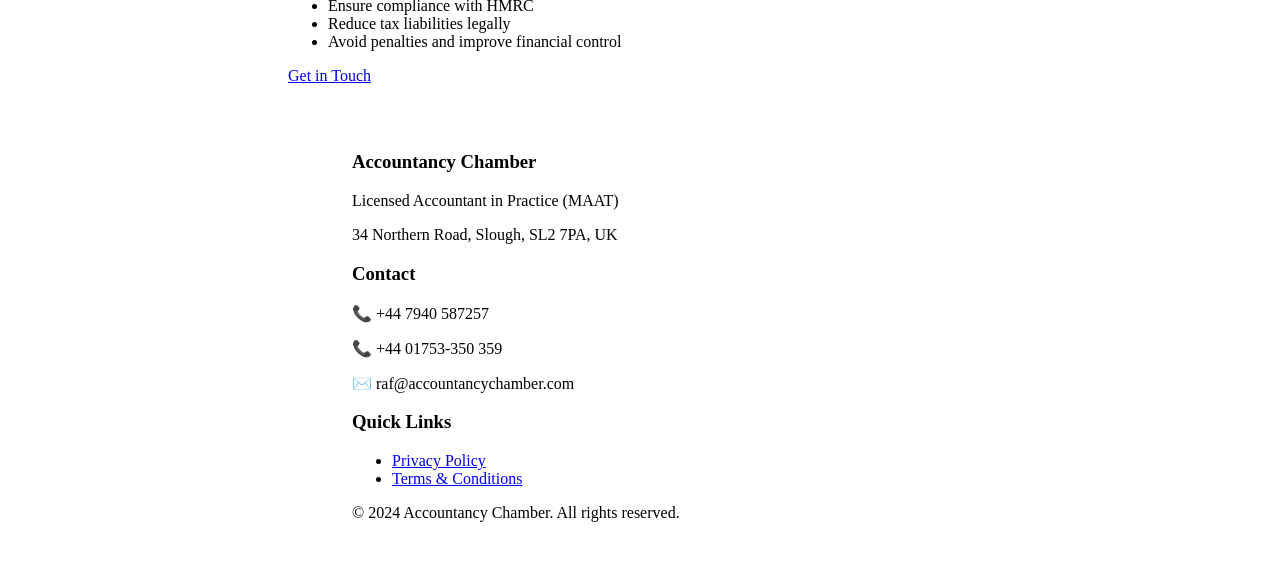
==== commit 8c6dad7f: "Implement left side navigation in index.html Added a new left side navigation bar and updated the ma" ====
--- a/index.html
+++ b/index.html
@@ -8,8 +8,9 @@
     <link rel="stylesheet" href="styles.css">
 </head>
 <body>
-    <header>
-            <nav class="navbar">
+
+    <!-- NEW LEFT SIDE NAVIGATION -->
+    <nav class="navbar">
         <div class="container">
             <div class="logo">
                 <img src="logo.png" alt="Accountancy Chamber">
@@ -26,94 +27,97 @@
         </div>
     </nav>
 
+    <!-- MAIN CONTENT WRAPPER -->
     <div class="main-content">
 
-    <section class="hero">
-        <div class="container">
-            <h1>Accountant in Slough</h1>
-            <h2>Tax, Bookkeeping & Compliance Services (MAAT)</h2>
-            <p>Accountancy Chamber provides accounting, bookkeeping, and tax compliance services to individuals, partnerships, small and medium-sized enterprises (SMEs), and limited companies in Slough and across the UK.</p>
-            <a href="contact.html" class="btn-primary">Arrange a Consultation</a>
-        </div>
-    </section>
+        <section class="hero">
+            <div class="container">
+                <h1>Accountant in Slough</h1>
+                <h2>Tax, Bookkeeping & Compliance Services (MAAT)</h2>
+                <p>Accountancy Chamber provides accounting, bookkeeping, and tax compliance services to individuals, partnerships, small and medium-sized enterprises (SMEs), and limited companies in Slough and across the UK.</p>
+                <a href="contact.html" class="btn-primary">Arrange a Consultation</a>
+            </div>
+        </section>
 
-    <section class="services-preview">
-        <div class="container">
-            <h2>📊 Our Services</h2>
-            <div class="services-grid">
-                <div class="service-card">
-                    <h3>Accounts & Financial Reporting</h3>
-                    <p>Accurate and compliant financial statements</p>
-                </div>
-                <div class="service-card">
-                    <h3>Tax Planning & Compliance</h3>
-                    <p>Reduce tax liabilities within the law</p>
-                </div>
-                <div class="service-card">
-                    <h3>Capital Gains Tax (CGT)</h3>
-                    <p>Expert CGT calculation and advice</p>
-                </div>
-                <div class="service-card">
-                    <h3>VAT & Making Tax Digital</h3>
-                    <p>Digital compliance and VAT returns</p>
-                </div>
-                <div class="service-card">
-                    <h3>Payroll Services</h3>
-                    <p>PAYE processing and reporting</p>
-                </div>
-                <div class="service-card">
-                    <h3>Bookkeeping</h3>
-                    <p>Accurate financial records</p>
+        <section class="services-preview">
+            <div class="container">
+                <h2>📊 Our Services</h2>
+                <div class="services-grid">
+                    <div class="service-card">
+                        <h3>Accounts & Financial Reporting</h3>
+                        <p>Accurate and compliant financial statements</p>
+                    </div>
+                    <div class="service-card">
+                        <h3>Tax Planning & Compliance</h3>
+                        <p>Reduce tax liabilities within the law</p>
+                    </div>
+                    <div class="service-card">
+                        <h3>Capital Gains Tax (CGT)</h3>
+                        <p>Expert CGT calculation and advice</p>
+                    </div>
+                    <div class="service-card">
+                        <h3>VAT & Making Tax Digital</h3>
+                        <p>Digital compliance and VAT returns</p>
+                    </div>
+                    <div class="service-card">
+                        <h3>Payroll Services</h3>
+                        <p>PAYE processing and reporting</p>
+                    </div>
+                    <div class="service-card">
+                        <h3>Bookkeeping</h3>
+                        <p>Accurate financial records</p>
+                    </div>
                 </div>
             </div>
-        </div>
-    </section>
+        </section>
 
-    <section class="why-choose-us">
-        <div class="container">
-            <h2>✅ Why Choose Us</h2>
-            <div class="benefits-grid">
-                <div class="benefit-item">
-                    <span class="icon">✓</span>
-                    <p>MAAT Licensed Accountant in Practice</p>
-                </div>
-                <div class="benefit-item">
-                    <span class="icon">✓</span>
-                    <p>Serving Slough, Berkshire, and surrounding areas</p>
-                </div>
-                <div class="benefit-item">
-                    <span class="icon">✓</span>
-                    <p>Structured, compliant, and reliable accounting processes</p>
-                </div>
-                <div class="benefit-item">
-                    <span class="icon">✓</span>
-                    <p>Focus on reducing tax liabilities within the law</p>
-                </div>
-                <div class="benefit-item">
-                    <span class="icon">✓</span>
-                    <p>Prevention of HMRC penalties and late filing issues</p>
-                </div>
-                <div class="benefit-item">
-                    <span class="icon">✓</span>
-                    <p>Clear and professional communication</p>
+        <section class="why-choose-us">
+            <div class="container">
+                <h2>✅ Why Choose Us</h2>
+                <div class="benefits-grid">
+                    <div class="benefit-item">
+                        <span class="icon">✓</span>
+                        <p>MAAT Licensed Accountant in Practice</p>
+                    </div>
+                    <div class="benefit-item">
+                        <span class="icon">✓</span>
+                        <p>Serving Slough, Berkshire, and surrounding areas</p>
+                    </div>
+                    <div class="benefit-item">
+                        <span class="icon">✓</span>
+                        <p>Structured, compliant, and reliable accounting processes</p>
+                    </div>
+                    <div class="benefit-item">
+                        <span class="icon">✓</span>
+                        <p>Focus on reducing tax liabilities within the law</p>
+                    </div>
+                    <div class="benefit-item">
+                        <span class="icon">✓</span>
+                        <p>Prevention of HMRC penalties and late filing issues</p>
+                    </div>
+                    <div class="benefit-item">
+                        <span class="icon">✓</span>
+                        <p>Clear and professional communication</p>
+                    </div>
                 </div>
             </div>
-        </div>
-    </section>
+        </section>
 
-    <section class="cta-section">
-        <div class="container">
-            <h2>📞 Take Control of Your Finances Today</h2>
-            <p>Arrange a consultation to:</p>
-            <ul class="cta-list">
-                <li>Review your financial position</li>
-                <li>Ensure compliance with HMRC</li>
-                <li>Reduce tax liabilities legally</li>
-                <li>Avoid penalties and improve financial control</li>
-            </ul>
-            <a href="contact.html" class="btn-primary">Get in Touch</a>
-        </div>
-    </section>
+        <section class="cta-section">
+            <div class="container">
+                <h2>📞 Take Control of Your Finances Today</h2>
+                <p>Arrange a consultation today to:</p>
+                <ul class="cta-list">
+                    <li>Review your financial position</li>
+                    <li>Ensure compliance with HMRC</li>
+                    <li>Reduce tax liabilities legally</li>
+                    <li>Avoid penalties and improve financial control</li>
+                </ul>
+                <a href="contact.html" class="btn-primary">Get in Touch</a>
+            </div>
+        </section>
+
+    </div> <!-- END OF MAIN CONTENT WRAPPER -->
 
     <footer>
         <div class="container">
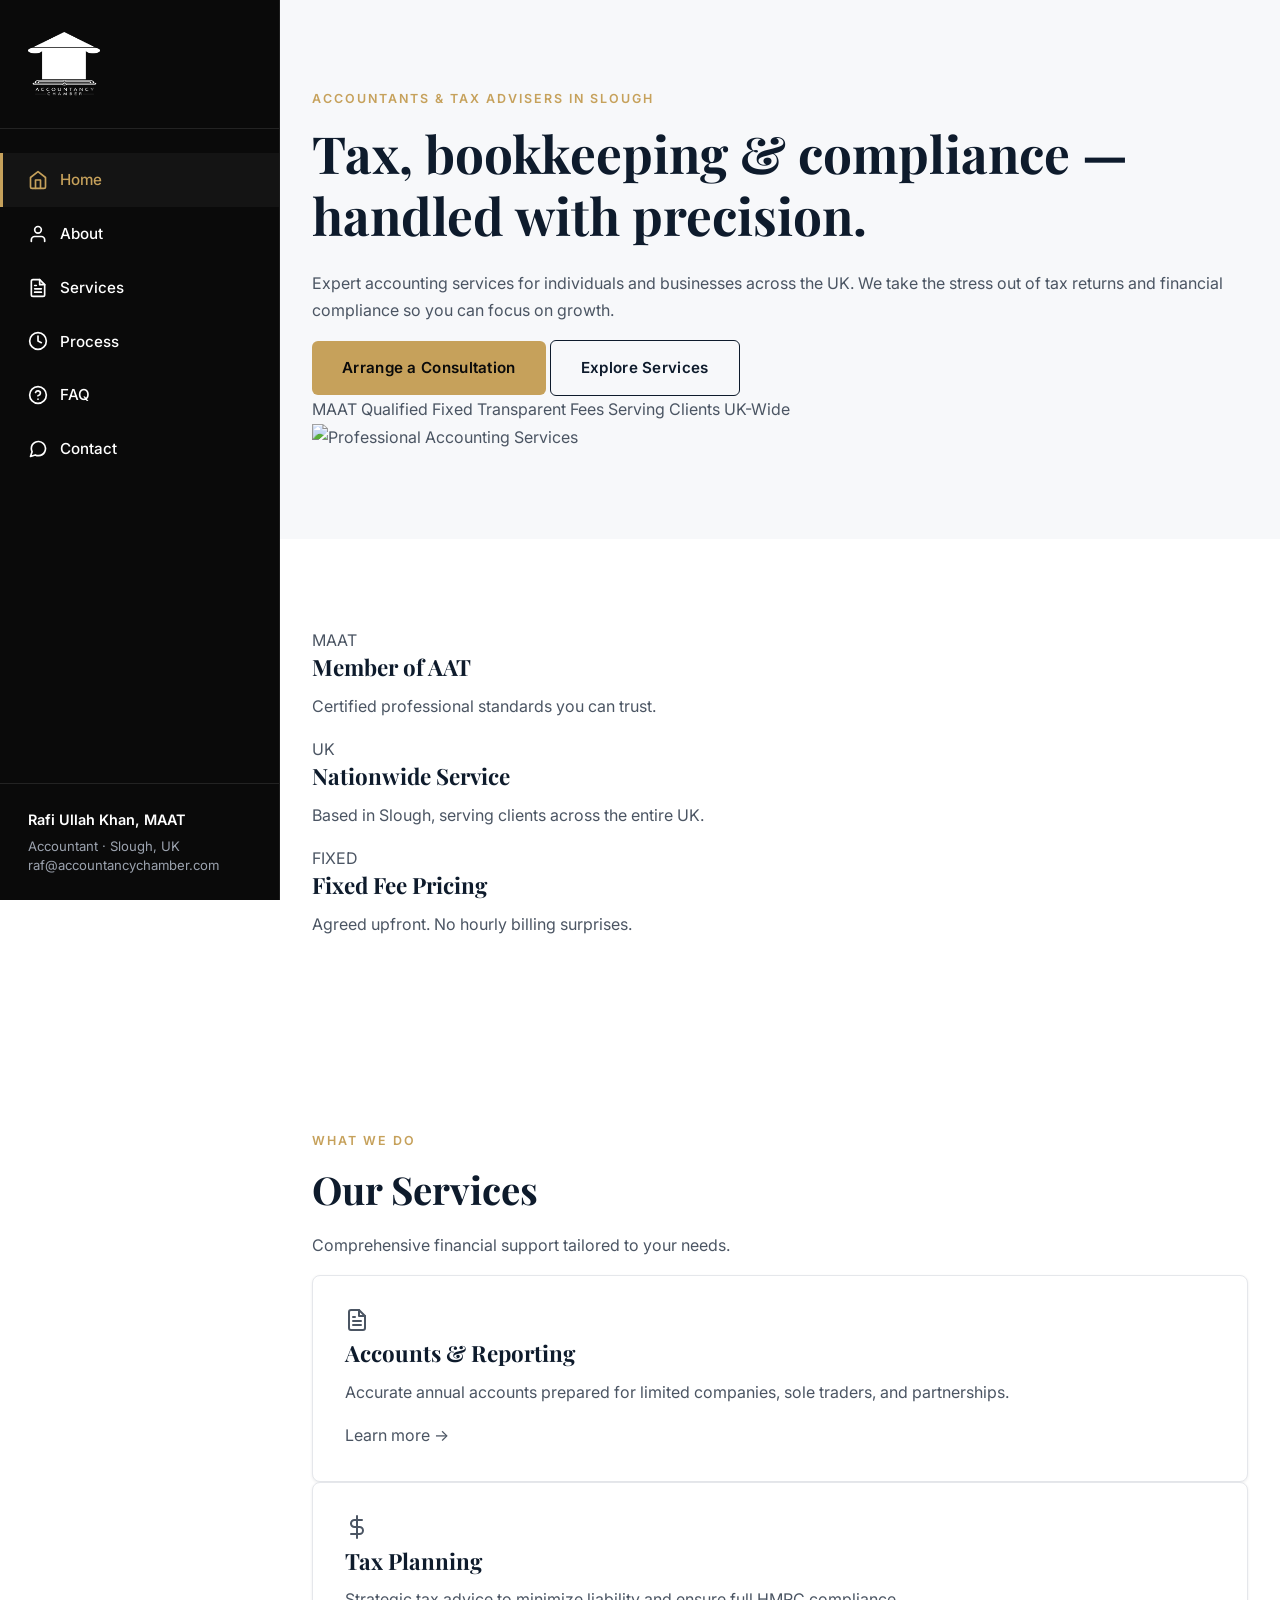
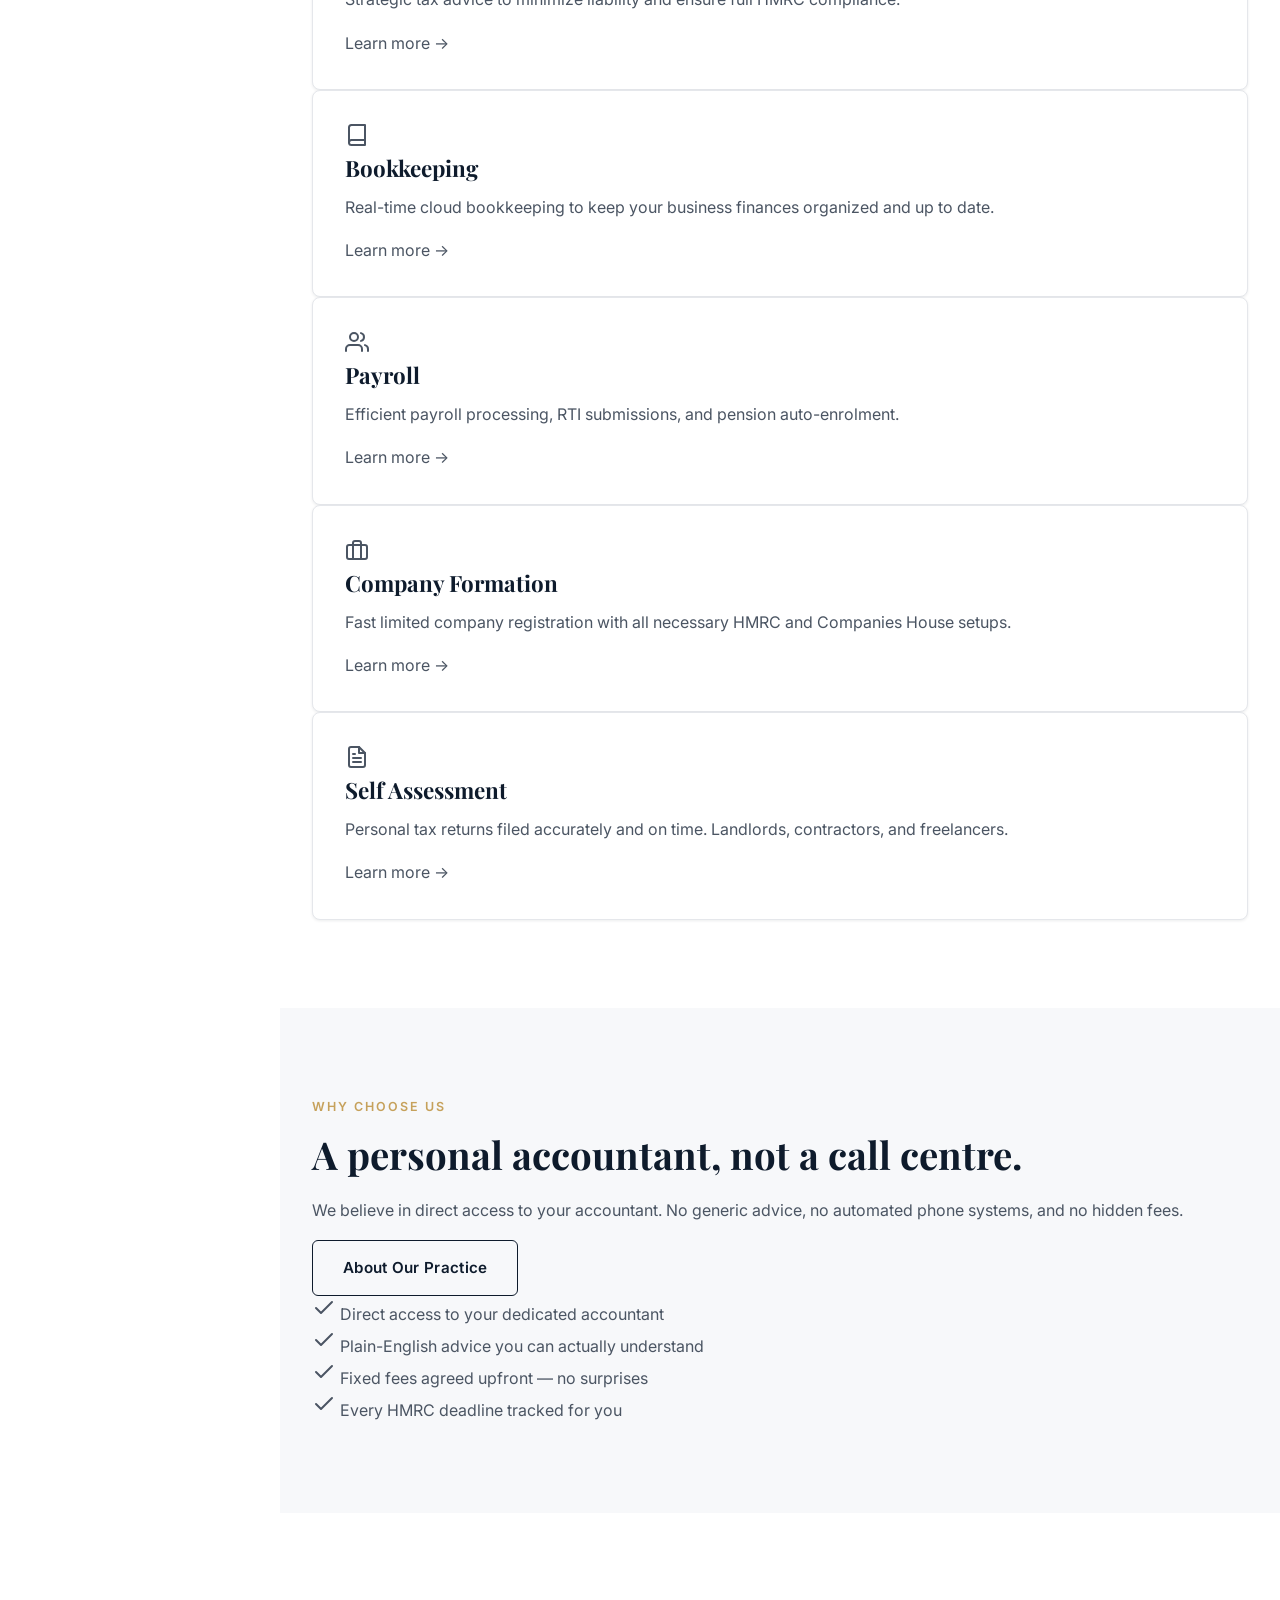
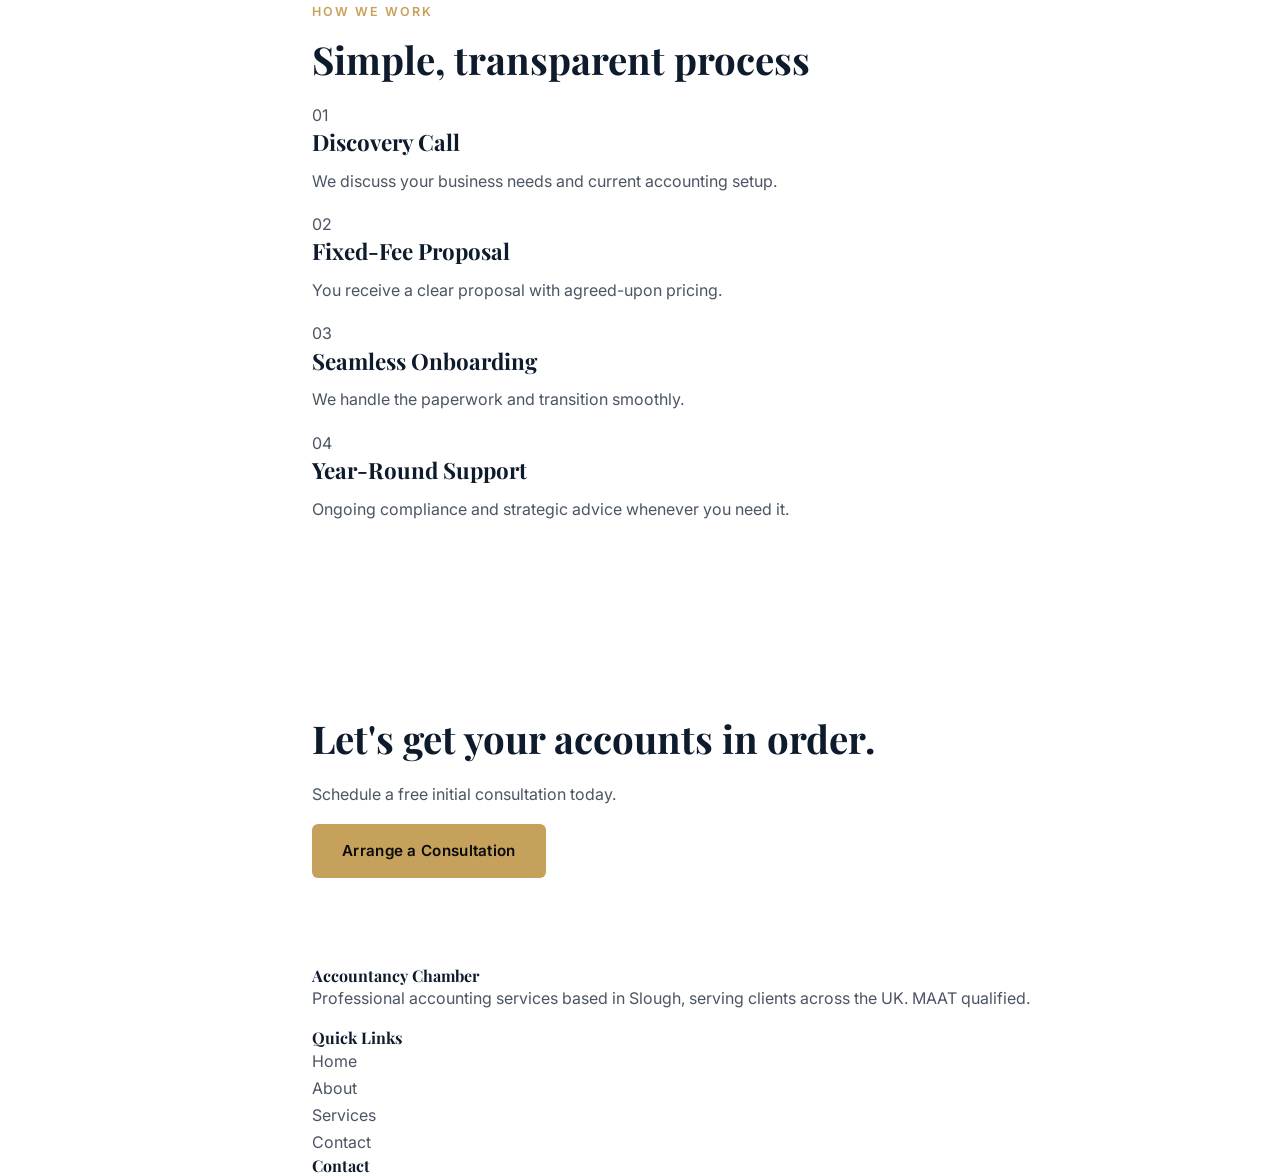
==== commit 45a0974a: "Revamp index.html with new layout and content Updated the HTML structure and content for the Account" ====
--- a/index.html
+++ b/index.html
@@ -1,152 +1,275 @@
-<!DOCTYPE html>
+ <!DOCTYPE html>
 <html lang="en">
 <head>
-    <meta charset="UTF-8">
-    <meta name="viewport" content="width=device-width, initial-scale=1.0">
-    <meta name="description" content="Accountancy Chamber - Licensed Accountant in Slough. Tax, Bookkeeping & Compliance Services (MAAT)">
-    <title>Accountancy Chamber | Accountant in Slough - Tax, Bookkeeping & Compliance</title>
-    <link rel="stylesheet" href="styles.css">
+  <meta charset="UTF-8">
+  <meta name="viewport" content="width=device-width, initial-scale=1.0">
+  <title>Accountancy Chamber | Rafi Ullah Khan, MAAT - Accountant in Slough</title>
+  <meta name="description" content="Expert accounting, tax planning, and bookkeeping services in Slough, UK. Rafi Ullah Khan, MAAT provides professional, fixed-fee accounting for businesses and individuals.">
+  <link rel="stylesheet" href="styles.css">
 </head>
 <body>
 
-    <!-- NEW LEFT SIDE NAVIGATION -->
-    <nav class="navbar">
+  <!-- LEFT SIDEBAR (Black Background, White Text) -->
+  <nav class="sidebar">
+    <div class="sidebar-header">
+      <!-- Replace 'logo.png' with your actual logo file name if different -->
+      <img src="logo.png" alt="Accountancy Chamber Logo">
+    </div>
+
+    <div class="sidebar-nav">
+      <a href="index.html" class="active">
+        <svg xmlns="http://www.w3.org/2000/svg" width="20" height="20" viewBox="0 0 24 24" fill="none" stroke="currentColor" stroke-width="2" stroke-linecap="round" stroke-linejoin="round"><path d="M3 9l9-7 9 7v11a2 2 0 0 1-2 2H5a2 2 0 0 1-2-2z"></path><polyline points="9 22 9 12 15 12 15 22"></polyline></svg>
+        Home
+      </a>
+      <a href="about.html">
+        <svg xmlns="http://www.w3.org/2000/svg" width="20" height="20" viewBox="0 0 24 24" fill="none" stroke="currentColor" stroke-width="2" stroke-linecap="round" stroke-linejoin="round"><path d="M20 21v-2a4 4 0 0 0-4-4H8a4 4 0 0 0-4 4v2"></path><circle cx="12" cy="7" r="4"></circle></svg>
+        About
+      </a>
+      <a href="services.html">
+        <svg xmlns="http://www.w3.org/2000/svg" width="20" height="20" viewBox="0 0 24 24" fill="none" stroke="currentColor" stroke-width="2" stroke-linecap="round" stroke-linejoin="round"><path d="M14 2H6a2 2 0 0 0-2 2v16a2 2 0 0 0 2 2h12a2 2 0 0 0 2-2V8z"></path><polyline points="14 2 14 8 20 8"></polyline><line x1="16" y1="13" x2="8" y2="13"></line><line x1="16" y1="17" x2="8" y2="17"></line><polyline points="10 9 9 9 8 9"></polyline></svg>
+        Services
+      </a>
+      <a href="process.html">
+        <svg xmlns="http://www.w3.org/2000/svg" width="20" height="20" viewBox="0 0 24 24" fill="none" stroke="currentColor" stroke-width="2" stroke-linecap="round" stroke-linejoin="round"><circle cx="12" cy="12" r="10"></circle><polyline points="12 6 12 12 16 14"></polyline></svg>
+        Process
+      </a>
+      <a href="faq.html">
+        <svg xmlns="http://www.w3.org/2000/svg" width="20" height="20" viewBox="0 0 24 24" fill="none" stroke="currentColor" stroke-width="2" stroke-linecap="round" stroke-linejoin="round"><circle cx="12" cy="12" r="10"></circle><path d="M9.09 9a3 3 0 0 1 5.83 1c0 2-3 3-3 3"></path><line x1="12" y1="17" x2="12.01" y2="17"></line></svg>
+        FAQ
+      </a>
+      <a href="contact.html">
+        <svg xmlns="http://www.w3.org/2000/svg" width="20" height="20" viewBox="0 0 24 24" fill="none" stroke="currentColor" stroke-width="2" stroke-linecap="round" stroke-linejoin="round"><path d="M21 11.5a8.38 8.38 0 0 1-.9 3.8 8.5 8.5 0 0 1-7.6 4.7 8.38 8.38 0 0 1-3.8-.9L3 21l1.9-5.7a8.38 8.38 0 0 1-.9-3.8 8.5 8.5 0 0 1 4.7-7.6 8.38 8.38 0 0 1 3.8-.9h.5a8.48 8.48 0 0 1 8 8v.5z"></path></svg>
+        Contact
+      </a>
+    </div>
+
+    <div class="sidebar-footer">
+      <div class="name">Rafi Ullah Khan, MAAT</div>
+      <div class="meta">Accountant · Slough, UK</div>
+      <div class="meta"><a href="mailto:raf@accountancychamber.com">raf@accountancychamber.com</a></div>
+    </div>
+  </nav>
+
+  <!-- MOBILE HEADER (Hidden on Desktop) -->
+  <div class="mobile-header">
+    <img src="logo.png" alt="Accountancy Chamber">
+    <button class="hamburger" aria-label="Toggle Menu">
+      <svg viewBox="0 0 24 24" fill="none" stroke="currentColor" stroke-width="2" stroke-linecap="round" stroke-linejoin="round">
+        <line x1="3" y1="12" x2="21" y2="12"></line>
+        <line x1="3" y1="6" x2="21" y2="6"></line>
+        <line x1="3" y1="18" x2="21" y2="18"></line>
+      </svg>
+    </button>
+  </div>
+  <div class="overlay"></div>
+
+  <!-- MAIN CONTENT WRAPPER -->
+  <div class="main-content">
+    <main>
+      
+      <!-- HERO SECTION -->
+      <section class="hero section-alt">
+        <div class="container hero-grid">
+          <div class="hero-text">
+            <span class="eyebrow">Accountants & Tax Advisers in Slough</span>
+            <h1>Tax, bookkeeping & compliance — handled with precision.</h1>
+            <p class="lead">Expert accounting services for individuals and businesses across the UK. We take the stress out of tax returns and financial compliance so you can focus on growth.</p>
+            <div class="hero-buttons">
+              <a href="contact.html" class="btn btn-primary">Arrange a Consultation</a>
+              <a href="services.html" class="btn btn-outline">Explore Services</a>
+            </div>
+            <div class="trust-line">
+              <span>MAAT Qualified</span> <span class="dot"></span> 
+              <span>Fixed Transparent Fees</span> <span class="dot"></span> 
+              <span>Serving Clients UK-Wide</span>
+            </div>
+          </div>
+          <div class="hero-image">
+            <img src="https://images.unsplash.com/photo-1554224155-6726b3ff858f?auto=format&fit=crop&w=800&q=80" alt="Professional Accounting Services" class="hero-img">
+          </div>
+        </div>
+      </section>
+
+      <!-- STATS / CREED BAND -->
+      <section class="stats-band">
+        <div class="container stats-grid">
+          <div class="stat-item">
+            <span class="stat-icon">MAAT</span>
+            <h3>Member of AAT</h3>
+            <p>Certified professional standards you can trust.</p>
+          </div>
+          <div class="stat-item">
+            <span class="stat-icon">UK</span>
+            <h3>Nationwide Service</h3>
+            <p>Based in Slough, serving clients across the entire UK.</p>
+          </div>
+          <div class="stat-item">
+            <span class="stat-icon">FIXED</span>
+            <h3>Fixed Fee Pricing</h3>
+            <p>Agreed upfront. No hourly billing surprises.</p>
+          </div>
+        </div>
+      </section>
+
+      <!-- SERVICES GRID -->
+      <section class="services-section">
         <div class="container">
-            <div class="logo">
-                <img src="logo.png" alt="Accountancy Chamber">
-            </div>
-            <button class="mobile-menu-toggle" aria-label="Toggle menu">☰</button>
-            <ul class="nav-menu">
-                <li><a href="index.html" class="active">Home</a></li>
-                <li><a href="about.html">About</a></li>
-                <li><a href="services.html">Services</a></li>
-                <li><a href="process.html">Process</a></li>
-                <li><a href="faq.html">FAQ</a></li>
-                <li><a href="contact.html">Contact</a></li>
+          <div class="section-header">
+            <span class="eyebrow">What We Do</span>
+            <h2>Our Services</h2>
+            <p>Comprehensive financial support tailored to your needs.</p>
+          </div>
+          <div class="services-grid">
+            <!-- Service Card 1 -->
+            <div class="card">
+              <div class="card-icon">
+                <svg xmlns="http://www.w3.org/2000/svg" width="24" height="24" viewBox="0 0 24 24" fill="none" stroke="currentColor" stroke-width="2" stroke-linecap="round" stroke-linejoin="round"><path d="M14 2H6a2 2 0 0 0-2 2v16a2 2 0 0 0 2 2h12a2 2 0 0 0 2-2V8z"></path><polyline points="14 2 14 8 20 8"></polyline><line x1="16" y1="13" x2="8" y2="13"></line><line x1="16" y1="17" x2="8" y2="17"></line><polyline points="10 9 9 9 8 9"></polyline></svg>
+              </div>
+              <h3>Accounts & Reporting</h3>
+              <p>Accurate annual accounts prepared for limited companies, sole traders, and partnerships.</p>
+              <a href="services.html" class="card-link">Learn more →</a>
+            </div>
+            <!-- Service Card 2 -->
+            <div class="card">
+              <div class="card-icon">
+                <svg xmlns="http://www.w3.org/2000/svg" width="24" height="24" viewBox="0 0 24 24" fill="none" stroke="currentColor" stroke-width="2" stroke-linecap="round" stroke-linejoin="round"><line x1="12" y1="1" x2="12" y2="23"></line><path d="M17 5H9.5a3.5 3.5 0 0 0 0 7h5a3.5 3.5 0 0 1 0 7H6"></path></svg>
+              </div>
+              <h3>Tax Planning</h3>
+              <p>Strategic tax advice to minimize liability and ensure full HMRC compliance.</p>
+              <a href="services.html" class="card-link">Learn more →</a>
+            </div>
+            <!-- Service Card 3 -->
+            <div class="card">
+              <div class="card-icon">
+                <svg xmlns="http://www.w3.org/2000/svg" width="24" height="24" viewBox="0 0 24 24" fill="none" stroke="currentColor" stroke-width="2" stroke-linecap="round" stroke-linejoin="round"><path d="M4 19.5A2.5 2.5 0 0 1 6.5 17H20"></path><path d="M6.5 2H20v20H6.5A2.5 2.5 0 0 1 4 19.5v-15A2.5 2.5 0 0 1 6.5 2z"></path></svg>
+              </div>
+              <h3>Bookkeeping</h3>
+              <p>Real-time cloud bookkeeping to keep your business finances organized and up to date.</p>
+              <a href="services.html" class="card-link">Learn more →</a>
+            </div>
+            <!-- Service Card 4 -->
+            <div class="card">
+              <div class="card-icon">
+                <svg xmlns="http://www.w3.org/2000/svg" width="24" height="24" viewBox="0 0 24 24" fill="none" stroke="currentColor" stroke-width="2" stroke-linecap="round" stroke-linejoin="round"><path d="M17 21v-2a4 4 0 0 0-4-4H5a4 4 0 0 0-4 4v2"></path><circle cx="9" cy="7" r="4"></circle><path d="M23 21v-2a4 4 0 0 0-3-3.87"></path><path d="M16 3.13a4 4 0 0 1 0 7.75"></path></svg>
+              </div>
+              <h3>Payroll</h3>
+              <p>Efficient payroll processing, RTI submissions, and pension auto-enrolment.</p>
+              <a href="services.html" class="card-link">Learn more →</a>
+            </div>
+            <!-- Service Card 5 -->
+            <div class="card">
+              <div class="card-icon">
+                <svg xmlns="http://www.w3.org/2000/svg" width="24" height="24" viewBox="0 0 24 24" fill="none" stroke="currentColor" stroke-width="2" stroke-linecap="round" stroke-linejoin="round"><rect x="2" y="7" width="20" height="14" rx="2" ry="2"></rect><path d="M16 21V5a2 2 0 0 0-2-2h-4a2 2 0 0 0-2 2v16"></path></svg>
+              </div>
+              <h3>Company Formation</h3>
+              <p>Fast limited company registration with all necessary HMRC and Companies House setups.</p>
+              <a href="services.html" class="card-link">Learn more →</a>
+            </div>
+            <!-- Service Card 6 -->
+            <div class="card">
+              <div class="card-icon">
+                <svg xmlns="http://www.w3.org/2000/svg" width="24" height="24" viewBox="0 0 24 24" fill="none" stroke="currentColor" stroke-width="2" stroke-linecap="round" stroke-linejoin="round"><path d="M14 2H6a2 2 0 0 0-2 2v16a2 2 0 0 0 2 2h12a2 2 0 0 0 2-2V8z"></path><polyline points="14 2 14 8 20 8"></polyline><line x1="16" y1="13" x2="8" y2="13"></line><line x1="16" y1="17" x2="8" y2="17"></line><polyline points="10 9 9 9 8 9"></polyline></svg>
+              </div>
+              <h3>Self Assessment</h3>
+              <p>Personal tax returns filed accurately and on time. Landlords, contractors, and freelancers.</p>
+              <a href="services.html" class="card-link">Learn more →</a>
+            </div>
+          </div>
+        </div>
+      </section>
+
+      <!-- WHY CHOOSE US -->
+      <section class="why-us section-alt">
+        <div class="container why-grid">
+          <div class="why-text">
+            <span class="eyebrow">Why Choose Us</span>
+            <h2>A personal accountant, not a call centre.</h2>
+            <p>We believe in direct access to your accountant. No generic advice, no automated phone systems, and no hidden fees.</p>
+            <a href="about.html" class="btn btn-outline">About Our Practice</a>
+          </div>
+          <div class="why-list">
+            <ul>
+              <li>
+                <svg xmlns="http://www.w3.org/2000/svg" width="24" height="24" viewBox="0 0 24 24" fill="none" stroke="currentColor" stroke-width="2" stroke-linecap="round" stroke-linejoin="round"><polyline points="20 6 9 17 4 12"></polyline></svg>
+                Direct access to your dedicated accountant
+              </li>
+              <li>
+                <svg xmlns="http://www.w3.org/2000/svg" width="24" height="24" viewBox="0 0 24 24" fill="none" stroke="currentColor" stroke-width="2" stroke-linecap="round" stroke-linejoin="round"><polyline points="20 6 9 17 4 12"></polyline></svg>
+                Plain-English advice you can actually understand
+              </li>
+              <li>
+                <svg xmlns="http://www.w3.org/2000/svg" width="24" height="24" viewBox="0 0 24 24" fill="none" stroke="currentColor" stroke-width="2" stroke-linecap="round" stroke-linejoin="round"><polyline points="20 6 9 17 4 12"></polyline></svg>
+                Fixed fees agreed upfront — no surprises
+              </li>
+              <li>
+                <svg xmlns="http://www.w3.org/2000/svg" width="24" height="24" viewBox="0 0 24 24" fill="none" stroke="currentColor" stroke-width="2" stroke-linecap="round" stroke-linejoin="round"><polyline points="20 6 9 17 4 12"></polyline></svg>
+                Every HMRC deadline tracked for you
+              </li>
             </ul>
-        </div>
-    </nav>
-
-    <!-- MAIN CONTENT WRAPPER -->
-    <div class="main-content">
-
-        <section class="hero">
-            <div class="container">
-                <h1>Accountant in Slough</h1>
-                <h2>Tax, Bookkeeping & Compliance Services (MAAT)</h2>
-                <p>Accountancy Chamber provides accounting, bookkeeping, and tax compliance services to individuals, partnerships, small and medium-sized enterprises (SMEs), and limited companies in Slough and across the UK.</p>
-                <a href="contact.html" class="btn-primary">Arrange a Consultation</a>
-            </div>
-        </section>
-
-        <section class="services-preview">
-            <div class="container">
-                <h2>📊 Our Services</h2>
-                <div class="services-grid">
-                    <div class="service-card">
-                        <h3>Accounts & Financial Reporting</h3>
-                        <p>Accurate and compliant financial statements</p>
-                    </div>
-                    <div class="service-card">
-                        <h3>Tax Planning & Compliance</h3>
-                        <p>Reduce tax liabilities within the law</p>
-                    </div>
-                    <div class="service-card">
-                        <h3>Capital Gains Tax (CGT)</h3>
-                        <p>Expert CGT calculation and advice</p>
-                    </div>
-                    <div class="service-card">
-                        <h3>VAT & Making Tax Digital</h3>
-                        <p>Digital compliance and VAT returns</p>
-                    </div>
-                    <div class="service-card">
-                        <h3>Payroll Services</h3>
-                        <p>PAYE processing and reporting</p>
-                    </div>
-                    <div class="service-card">
-                        <h3>Bookkeeping</h3>
-                        <p>Accurate financial records</p>
-                    </div>
-                </div>
-            </div>
-        </section>
-
-        <section class="why-choose-us">
-            <div class="container">
-                <h2>✅ Why Choose Us</h2>
-                <div class="benefits-grid">
-                    <div class="benefit-item">
-                        <span class="icon">✓</span>
-                        <p>MAAT Licensed Accountant in Practice</p>
-                    </div>
-                    <div class="benefit-item">
-                        <span class="icon">✓</span>
-                        <p>Serving Slough, Berkshire, and surrounding areas</p>
-                    </div>
-                    <div class="benefit-item">
-                        <span class="icon">✓</span>
-                        <p>Structured, compliant, and reliable accounting processes</p>
-                    </div>
-                    <div class="benefit-item">
-                        <span class="icon">✓</span>
-                        <p>Focus on reducing tax liabilities within the law</p>
-                    </div>
-                    <div class="benefit-item">
-                        <span class="icon">✓</span>
-                        <p>Prevention of HMRC penalties and late filing issues</p>
-                    </div>
-                    <div class="benefit-item">
-                        <span class="icon">✓</span>
-                        <p>Clear and professional communication</p>
-                    </div>
-                </div>
-            </div>
-        </section>
-
-        <section class="cta-section">
-            <div class="container">
-                <h2>📞 Take Control of Your Finances Today</h2>
-                <p>Arrange a consultation today to:</p>
-                <ul class="cta-list">
-                    <li>Review your financial position</li>
-                    <li>Ensure compliance with HMRC</li>
-                    <li>Reduce tax liabilities legally</li>
-                    <li>Avoid penalties and improve financial control</li>
-                </ul>
-                <a href="contact.html" class="btn-primary">Get in Touch</a>
-            </div>
-        </section>
-
-    </div> <!-- END OF MAIN CONTENT WRAPPER -->
-
+          </div>
+        </div>
+      </section>
+
+      <!-- PROCESS TEASER -->
+      <section class="process-section">
+        <div class="container">
+          <div class="section-header">
+            <span class="eyebrow">How We Work</span>
+            <h2>Simple, transparent process</h2>
+          </div>
+          <div class="process-steps">
+            <div class="step">
+              <span class="step-num">01</span>
+              <h3>Discovery Call</h3>
+              <p>We discuss your business needs and current accounting setup.</p>
+            </div>
+            <div class="step">
+              <span class="step-num">02</span>
+              <h3>Fixed-Fee Proposal</h3>
+              <p>You receive a clear proposal with agreed-upon pricing.</p>
+            </div>
+            <div class="step">
+              <span class="step-num">03</span>
+              <h3>Seamless Onboarding</h3>
+              <p>We handle the paperwork and transition smoothly.</p>
+            </div>
+            <div class="step">
+              <span class="step-num">04</span>
+              <h3>Year-Round Support</h3>
+              <p>Ongoing compliance and strategic advice whenever you need it.</p>
+            </div>
+          </div>
+        </div>
+      </section>
+
+      <!-- CTA BAND -->
+      <section class="cta-band">
+        <div class="container">
+          <h2>Let's get your accounts in order.</h2>
+          <p>Schedule a free initial consultation today.</p>
+          <a href="contact.html" class="btn btn-primary">Arrange a Consultation</a>
+        </div>
+      </section>
+
+    </main>
+
+    <!-- FOOTER -->
     <footer>
-        <div class="container">
-            <div class="footer-content">
-                <div class="footer-section">
-                    <h3>Accountancy Chamber</h3>
-                    <p>Licensed Accountant in Practice (MAAT)</p>
-                    <p>34 Northern Road, Slough, SL2 7PA, UK</p>
-                </div>
-                <div class="footer-section">
-                    <h3>Contact</h3>
-                    <p>📞 +44 7940 587257</p>
-                    <p>📞 +44 01753-350 359</p>
-                    <p>✉️ raf@accountancychamber.com</p>
-                </div>
-                <div class="footer-section">
-                    <h3>Quick Links</h3>
-                    <ul>
-                        <li><a href="gdpr.html">Privacy Policy</a></li>
-                        <li><a href="terms.html">Terms & Conditions</a></li>
-                    </ul>
-                </div>
-            </div>
-            <div class="footer-bottom">
-                <p>&copy; 2024 Accountancy Chamber. All rights reserved.</p>
-            </div>
-        </div>
-    </footer>
-
-    <script src="script.js"></script>
-</body>
-</html>
+      <div class="container footer-grid">
+        <div class="footer-col">
+          <h4>Accountancy Chamber</h4>
+          <p>Professional accounting services based in Slough, serving clients across the UK. MAAT qualified.</p>
+        </div>
+        <div class="footer-col">
+          <h4>Quick Links</h4>
+          <ul>
+            <li><a href="index.html">Home</a></li>
+            <li><a href="about.html">About</a></li>
+            <li><a href="services.html">Services</a></li>
+            <li><a href="contact.html">Contact</a></li>
+          </ul>
+        </div>
+        <div class="footer-col">
+          <h4>Contact</h4>
+          <ul>
+            
--- a/styles.css
+++ b/styles.css
@@ -1,172 +1,314 @@
-/* Navigation - Vertical Sidebar */
-.navbar {
-    position: fixed;
-    left: 0;
-    top: 0;
-    width: 280px;
-    height: 100vh;
-    background: linear-gradient(180deg, var(--primary-color) 0%, var(--secondary-color) 100%);
-    box-shadow: 4px 0 15px rgba(0,0,0,0.1);
-    z-index: 1000;
-    overflow-y: auto;
-}
-
-.navbar .container {
-    display: flex;
-    flex-direction: column;
-    padding: 2rem 1.5rem;
-    height: 100%;
-}
-
-.logo {
-    text-align: center;
-    margin-bottom: 3rem;
-    padding-bottom: 2rem;
-    border-bottom: 2px solid rgba(255,255,255,0.1);
-}
-
-.logo img {
-    max-width: 180px;
-    height: auto;
-}
-
-.nav-menu {
-    flex-direction: column;
-    gap: 0.5rem;
-    flex: 1;
-}
-
-.nav-menu a {
-    display: block;
-    padding: 1rem 1.5rem;
-    color: rgba(255,255,255,0.85);
-    text-decoration: none;
-    font-weight: 500;
-    border-radius: 8px;
-    transition: all 0.3s ease;
-    border-left: 3px solid transparent;
-}
-
-.nav-menu a:hover,
-.nav-menu a.active {
-    color: var(--white);
-    background: rgba(255,255,255,0.1);
-    border-left-color: var(--accent-color);
-    transform: translateX(5px);
-}
-
-.mobile-menu-toggle {
-    display: none;
-    position: fixed;
-    top: 1.5rem;
-    left: 1.5rem;
-    z-index: 1001;
-    background: var(--primary-color);
-    color: var(--white);
-    border: none;
-    padding: 0.75rem;
-    border-radius: 5px;
-    cursor: pointer;
-    font-size: 1.5rem;
-}
-
-/* Main Content Area */
-.main-content {
-    margin-left: 280px;
-    min-height: 100vh;
-}
-
-/* Hero Section - Adjusted for sidebar */
-.hero {
-    background: linear-gradient(135deg, var(--primary-color) 0%, var(--secondary-color) 100%);
-    color: var(--white);
-    padding: 5rem 4rem;
-    text-align: center;
-}
-
-.hero h1 {
-    font-size: 3rem;
-    margin-bottom: 1rem;
-}
-
-.hero h2 {
-    font-size: 1.8rem;
-    margin-bottom: 1.5rem;
-    font-weight: 400;
-}
-
-.hero p {
-    font-size: 1.2rem;
-    max-width: 800px;
-    margin: 0 auto 2rem;
-    line-height: 1.8;
-}
-
-/* Page Header - Adjusted */
-.page-header {
-    background: linear-gradient(135deg, var(--primary-color) 0%, var(--secondary-color) 100%);
-    color: var(--white);
-    padding: 4rem;
-    text-align: center;
-}
-
-.page-header h1 {
-    font-size: 2.5rem;
-    margin-bottom: 1rem;
-}
-
-/* Footer - Adjusted for sidebar layout */
-footer {
-    background: var(--primary-color);
-    color: var(--white);
-    padding: 3rem 4rem 1rem;
-    margin-left: 280px;
-}
-
-/* Responsive Design - Mobile */
-@media (max-width: 968px) {
-    .navbar {
-        transform: translateX(-100%);
-        transition: transform 0.3s ease;
-        width: 280px;
-    }
-
-    .navbar.active {
-        transform: translateX(0);
-    }
-
-    .mobile-menu-toggle {
-        display: block;
-    }
-
-    .main-content,
-    footer {
-        margin-left: 0;
-    }
-
-    .hero {
-        padding: 3rem 2rem;
-    }
-
-    .hero h1 {
-        font-size: 2rem;
-    }
-
-    .hero h2 {
-        font-size: 1.3rem;
-    }
-
-    .page-header {
-        padding: 3rem 2rem;
-    }
-}
-
-@media (max-width: 480px) {
-    .hero h1 {
-        font-size: 1.8rem;
-    }
-
-    .content-box {
-        padding: 1.5rem;
-    }
-}
+/* =========================================
+   GOOGLE FONTS
+========================================= */
+@import url('https://fonts.googleapis.com/css2?family=Inter:wght@400;500;600;700&family=Playfair+Display:wght@600;700&display=swap');
+
+/* =========================================
+   CSS VARIABLES & RESET
+========================================= */
+:root {
+  --black: #0A0A0A;
+  --black-soft: #141414;
+  --white: #FFFFFF;
+  --off-white: #F7F8FA;
+  --ink: #0E1B2C;
+  --body: #4B5563;
+  --muted: #9CA3AF;
+  --gold: #C6A15B;
+  --gold-dark: #B08A43;
+  --border: #E5E7EB;
+  --radius: 8px;
+  --shadow: 0 1px 3px rgba(16,24,40,.08);
+  --shadow-lift: 0 12px 28px rgba(16,24,40,.12);
+  --sidebar-w: 280px;
+}
+
+* { box-sizing: border-box; margin: 0; padding: 0; }
+ul, ol { list-style: none; }
+a { text-decoration: none; color: inherit; }
+img { max-width: 100%; display: block; }
+html { scroll-behavior: smooth; }
+:focus-visible { outline: 2px solid var(--gold); outline-offset: 2px; }
+
+body {
+  font-family: 'Inter', sans-serif;
+  font-size: 1rem;
+  line-height: 1.7;
+  color: var(--body);
+  background-color: var(--white);
+}
+
+/* =========================================
+   TYPOGRAPHY
+========================================= */
+h1, h2, h3, h4, h5, h6 {
+  font-family: 'Playfair Display', serif;
+  font-weight: 700;
+  color: var(--ink);
+  line-height: 1.2;
+}
+
+h1 { font-size: clamp(2.2rem, 4vw, 3.25rem); margin-bottom: 24px; }
+h2 { font-size: clamp(1.75rem, 3vw, 2.4rem); margin-bottom: 20px; }
+h3 { font-size: 1.4rem; margin-bottom: 12px; }
+
+p { margin-bottom: 16px; }
+
+.eyebrow {
+  font-family: 'Inter', sans-serif;
+  font-weight: 600;
+  font-size: 0.78rem;
+  text-transform: uppercase;
+  letter-spacing: 0.16em;
+  color: var(--gold);
+  margin-bottom: 14px;
+  display: block;
+}
+
+/* =========================================
+   LAYOUT: SIDEBAR (Black, White Text)
+========================================= */
+.sidebar {
+  position: fixed;
+  left: 0;
+  top: 0;
+  width: var(--sidebar-w);
+  height: 100vh;
+  background-color: var(--black);
+  display: flex;
+  flex-direction: column;
+  border-right: 1px solid rgba(255, 255, 255, 0.08);
+  z-index: 1000;
+  overflow-y: auto;
+}
+
+.sidebar-header {
+  padding: 32px 28px;
+  border-bottom: 1px solid rgba(255, 255, 255, 0.1);
+}
+
+.sidebar-header img {
+  max-height: 64px;
+  width: auto;
+  filter: brightness(0) invert(1); /* Makes dark logos white */
+}
+
+.sidebar-nav {
+  flex-grow: 1;
+  padding: 24px 0;
+}
+
+.sidebar-nav a {
+  display: flex;
+  align-items: center;
+  gap: 12px;
+  color: var(--white);
+  font-family: 'Inter', sans-serif;
+  font-weight: 500;
+  font-size: 0.95rem;
+  padding: 14px 28px;
+  transition: all 0.2s ease;
+  position: relative;
+}
+
+.sidebar-nav a:hover {
+  background-color: var(--black-soft);
+  color: var(--gold);
+}
+
+.sidebar-nav a.active {
+  background-color: var(--black-soft);
+  color: var(--gold);
+}
+
+.sidebar-nav a.active::before {
+  content: '';
+  position: absolute;
+  left: 0;
+  top: 0;
+  bottom: 0;
+  width: 3px;
+  background-color: var(--gold);
+}
+
+.sidebar-footer {
+  margin-top: auto;
+  padding: 24px 28px;
+  border-top: 1px solid rgba(255, 255, 255, 0.1);
+}
+
+.sidebar-footer .name {
+  color: var(--white);
+  font-weight: 600;
+  font-size: 0.9rem;
+  margin-bottom: 4px;
+}
+
+.sidebar-footer .meta, .sidebar-footer a {
+  color: var(--muted);
+  font-size: 0.82rem;
+  line-height: 1.5;
+}
+.sidebar-footer a:hover { color: var(--gold); }
+
+/* =========================================
+   LAYOUT: MAIN CONTENT
+========================================= */
+.main-content {
+  margin-left: var(--sidebar-w);
+  min-height: 100vh;
+  display: flex;
+  flex-direction: column;
+}
+
+.container {
+  max-width: 1140px;
+  margin: 0 auto;
+  padding: 0 32px;
+  width: 100%;
+}
+
+section {
+  padding: 88px 0;
+}
+
+.section-alt { background-color: var(--off-white); }
+
+/* =========================================
+   BUTTONS
+========================================= */
+.btn {
+  display: inline-flex;
+  align-items: center;
+  justify-content: center;
+  gap: 8px;
+  font-family: 'Inter', sans-serif;
+  font-weight: 600;
+  font-size: 0.95rem;
+  padding: 14px 30px;
+  border-radius: 6px;
+  letter-spacing: 0.02em;
+  transition: all 0.3s ease;
+  border: none;
+  cursor: pointer;
+}
+
+.btn-primary {
+  background-color: var(--gold);
+  color: var(--black);
+}
+.btn-primary:hover {
+  background-color: var(--gold-dark);
+  transform: translateY(-2px);
+  box-shadow: var(--shadow-lift);
+}
+
+.btn-outline {
+  background: transparent;
+  border: 1px solid var(--ink);
+  color: var(--ink);
+}
+.btn-outline:hover {
+  background-color: var(--ink);
+  color: var(--white);
+}
+
+/* =========================================
+   MOBILE TOP BAR & HAMBURGER
+========================================= */
+.mobile-header {
+  display: none;
+  position: fixed;
+  top: 0;
+  left: 0;
+  right: 0;
+  height: 60px;
+  background-color: var(--black);
+  z-index: 999;
+  padding: 0 24px;
+  align-items: center;
+  justify-content: space-between;
+}
+
+.mobile-header img {
+  max-height: 40px;
+  filter: brightness(0) invert(1);
+}
+
+.hamburger {
+  background: none;
+  border: none;
+  cursor: pointer;
+  padding: 8px;
+}
+.hamburger svg {
+  width: 28px;
+  height: 28px;
+  stroke: var(--white);
+  stroke-width: 2;
+  fill: none;
+}
+
+.overlay {
+  display: none;
+  position: fixed;
+  inset: 0;
+  background: rgba(0,0,0,0.5);
+  z-index: 998;
+}
+.overlay.active { display: block; }
+
+/* =========================================
+   CARDS & COMPONENTS
+========================================= */
+.card {
+  background: var(--white);
+  border: 1px solid var(--border);
+  border-radius: var(--radius);
+  padding: 32px;
+  box-shadow: var(--shadow);
+  transition: transform 0.3s ease, box-shadow 0.3s ease;
+  position: relative;
+  overflow: hidden;
+}
+
+.card:hover {
+  transform: translateY(-4px);
+  box-shadow: var(--shadow-lift);
+}
+
+.card::before {
+  content: '';
+  position: absolute;
+  top: 0;
+  left: 0;
+  right: 0;
+  height: 2px;
+  background: var(--gold);
+  transform: scaleX(0);
+  transition: transform 0.3s ease;
+}
+
+.card:hover::before { transform: scaleX(1); }
+
+/* =========================================
+   RESPONSIVE (Mobile & Tablet)
+========================================= */
+@media (max-width: 992px) {
+  .sidebar {
+    transform: translateX(-100%);
+    transition: transform 0.3s ease;
+    width: 280px;
+  }
+  
+  .sidebar.open { transform: translateX(0); }
+
+  .main-content {
+    margin-left: 0;
+    padding-top: 60px; /* Space for mobile top bar */
+  }
+
+  .mobile-header { display: flex; }
+  
+  section { padding: 56px 0; }
+}
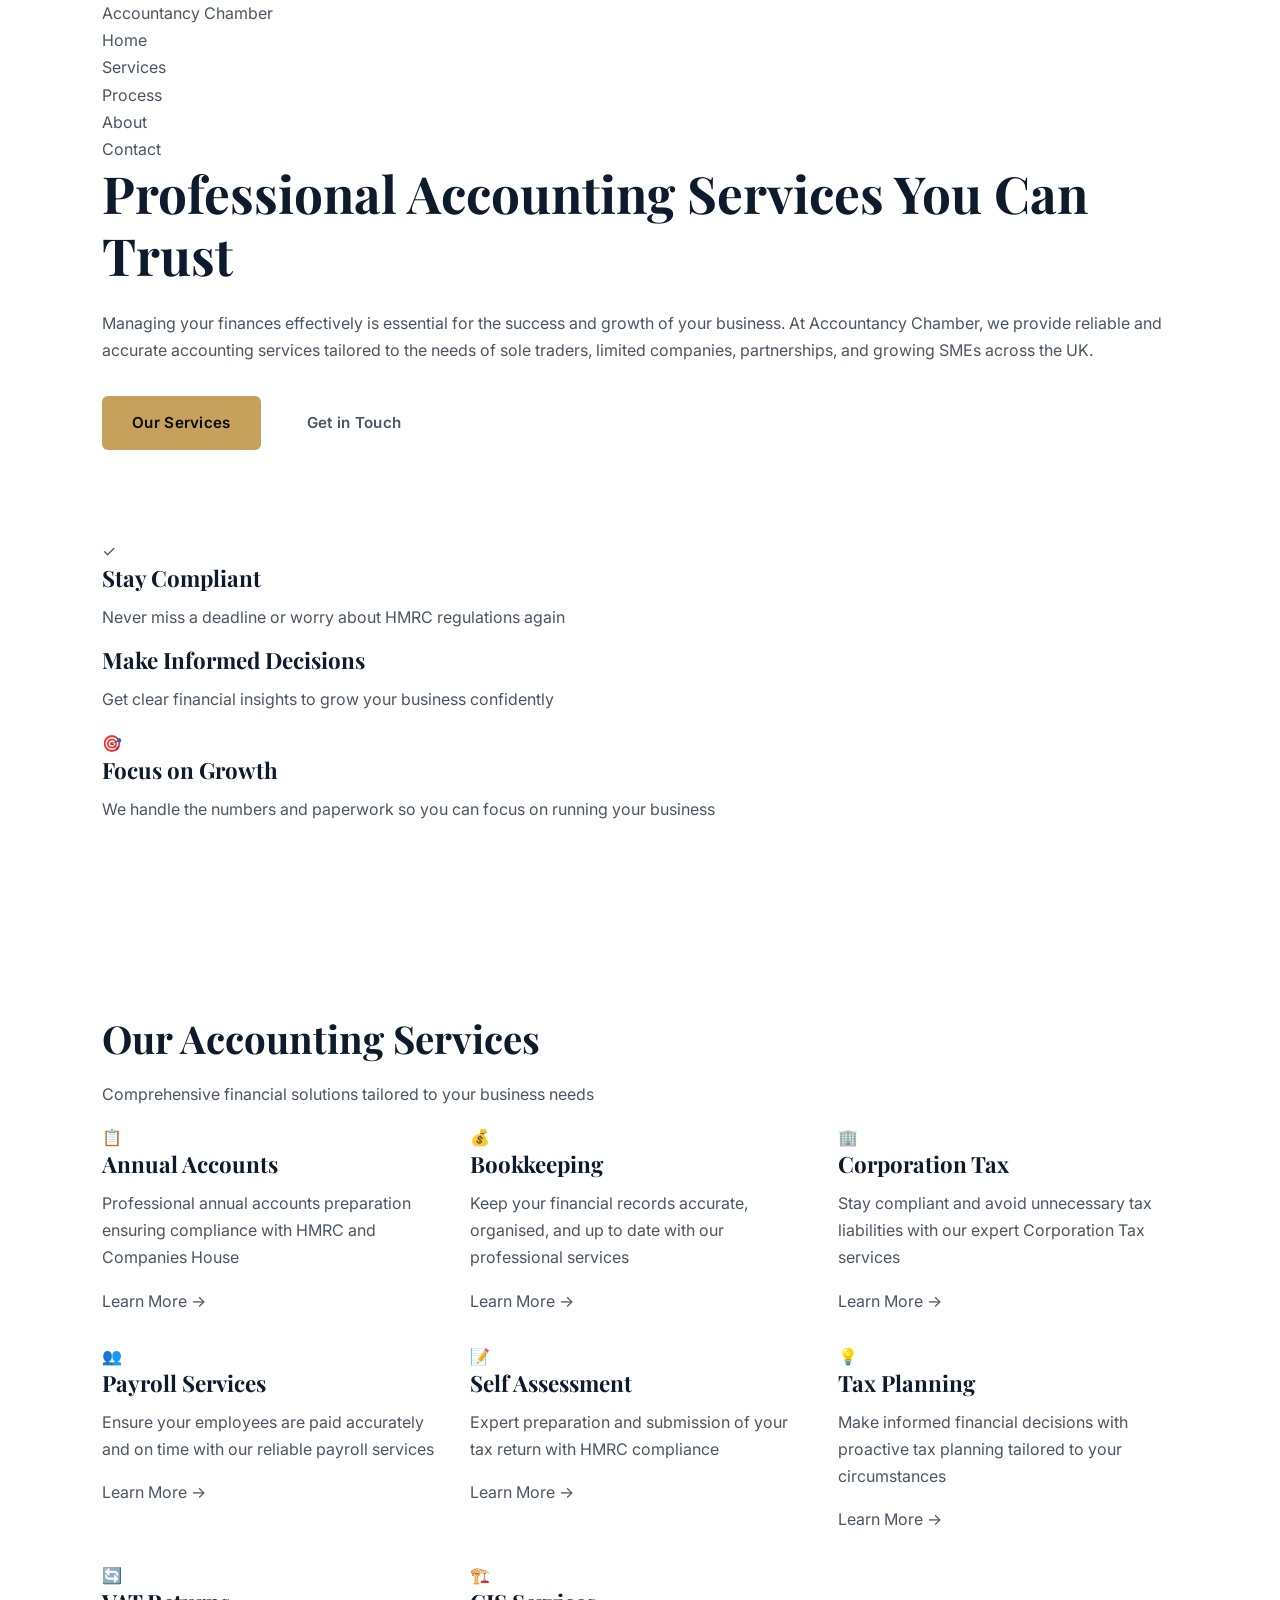
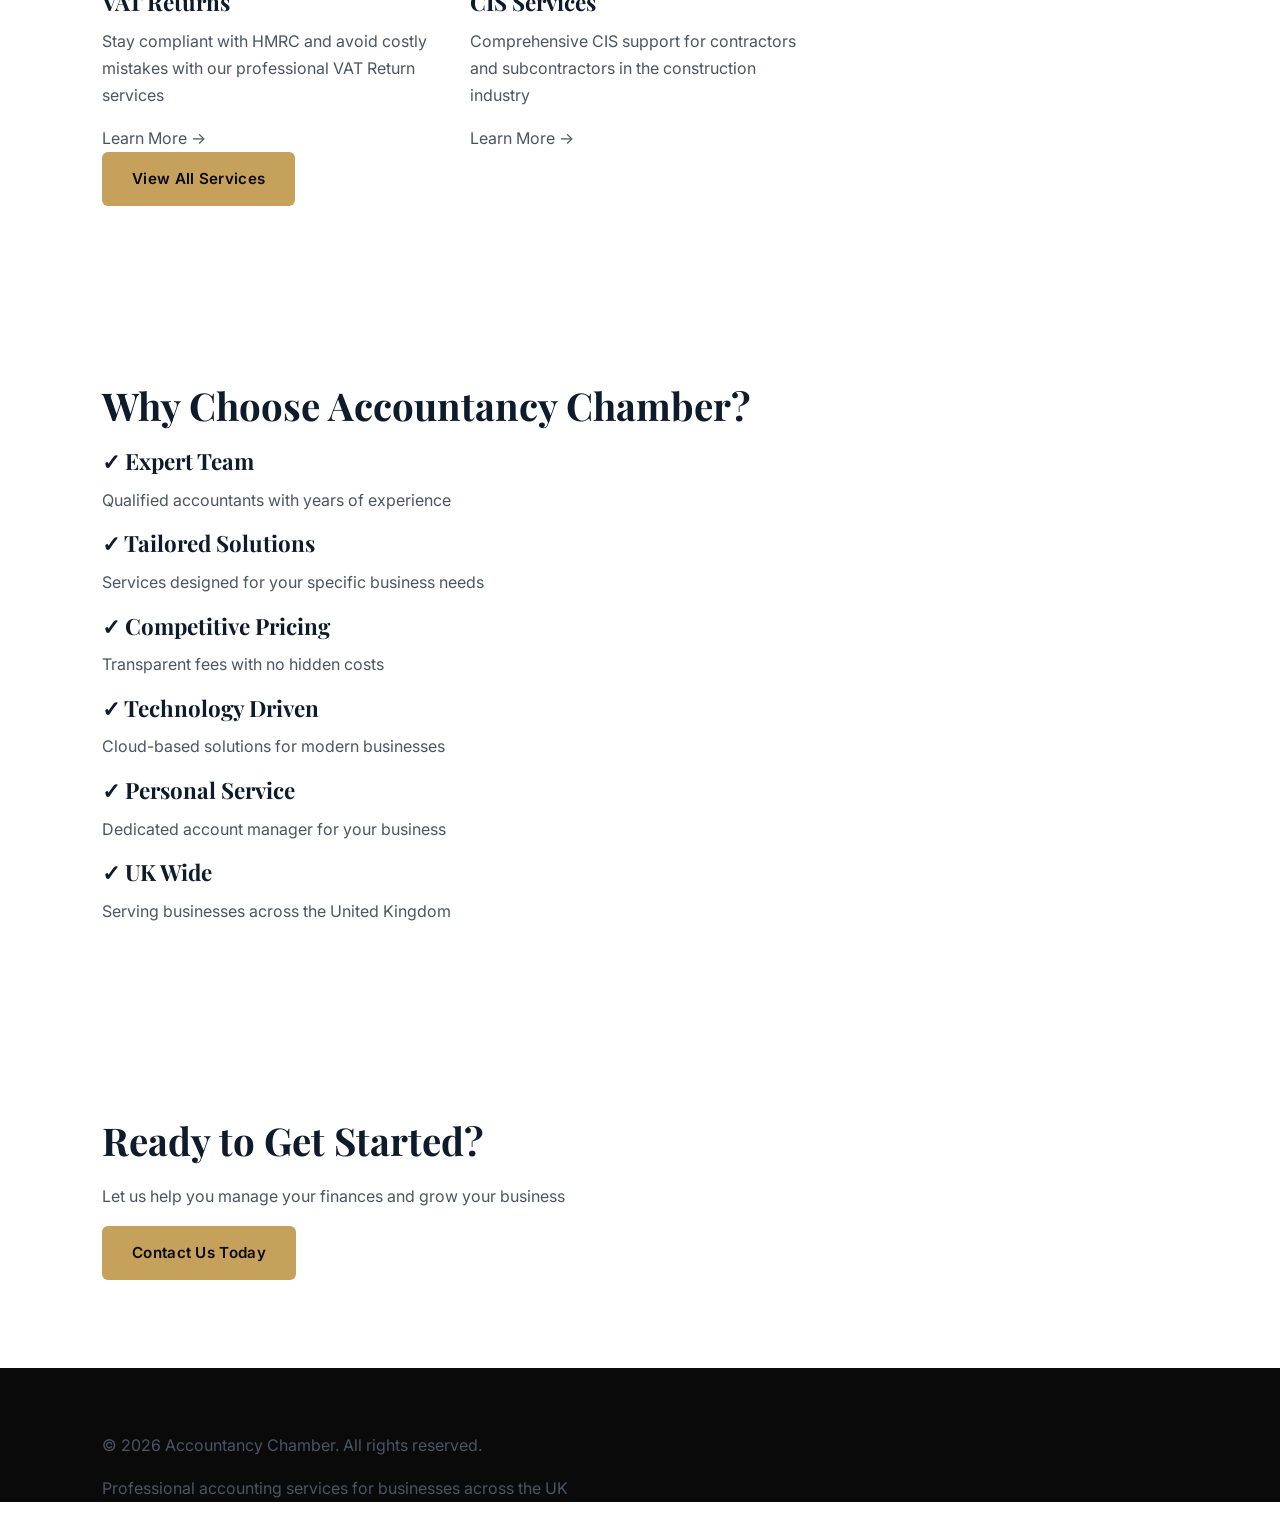
==== commit 021e3139: "Revise index.html for improved layout and content Updated the structure and content of the index.htm" ====
--- a/index.html
+++ b/index.html
@@ -1,275 +1,180 @@
- <!DOCTYPE html>
+<!DOCTYPE html>
 <html lang="en">
 <head>
-  <meta charset="UTF-8">
-  <meta name="viewport" content="width=device-width, initial-scale=1.0">
-  <title>Accountancy Chamber | Rafi Ullah Khan, MAAT - Accountant in Slough</title>
-  <meta name="description" content="Expert accounting, tax planning, and bookkeeping services in Slough, UK. Rafi Ullah Khan, MAAT provides professional, fixed-fee accounting for businesses and individuals.">
-  <link rel="stylesheet" href="styles.css">
+    <meta charset="UTF-8">
+    <meta name="viewport" content="width=device-width, initial-scale=1.0">
+    <title>Accountancy Chamber - Professional Accounting Services UK</title>
+    <link rel="stylesheet" href="styles.css">
 </head>
 <body>
+    <!-- Top Navigation -->
+    <nav class="navbar">
+        <div class="container nav-container">
+            <a href="index.html" class="logo">Accountancy Chamber</a>
+            <ul class="nav-menu">
+                <li><a href="index.html" class="active">Home</a></li>
+                <li><a href="services.html">Services</a></li>
+                <li><a href="process.html">Process</a></li>
+                <li><a href="about.html">About</a></li>
+                <li><a href="#contact">Contact</a></li>
+            </ul>
+        </div>
+    </nav>
 
-  <!-- LEFT SIDEBAR (Black Background, White Text) -->
-  <nav class="sidebar">
-    <div class="sidebar-header">
-      <!-- Replace 'logo.png' with your actual logo file name if different -->
-      <img src="logo.png" alt="Accountancy Chamber Logo">
-    </div>
+    <!-- Hero Section -->
+    <header class="hero">
+        <div class="container">
+            <h1>Professional Accounting Services You Can Trust</h1>
+            <p>Managing your finances effectively is essential for the success and growth of your business. At Accountancy Chamber, we provide reliable and accurate accounting services tailored to the needs of sole traders, limited companies, partnerships, and growing SMEs across the UK.</p>
+            <div class="hero-buttons">
+                <a href="services.html" class="btn btn-primary">Our Services</a>
+                <a href="#contact" class="btn btn-secondary">Get in Touch</a>
+            </div>
+        </div>
+    </header>
 
-    <div class="sidebar-nav">
-      <a href="index.html" class="active">
-        <svg xmlns="http://www.w3.org/2000/svg" width="20" height="20" viewBox="0 0 24 24" fill="none" stroke="currentColor" stroke-width="2" stroke-linecap="round" stroke-linejoin="round"><path d="M3 9l9-7 9 7v11a2 2 0 0 1-2 2H5a2 2 0 0 1-2-2z"></path><polyline points="9 22 9 12 15 12 15 22"></polyline></svg>
-        Home
-      </a>
-      <a href="about.html">
-        <svg xmlns="http://www.w3.org/2000/svg" width="20" height="20" viewBox="0 0 24 24" fill="none" stroke="currentColor" stroke-width="2" stroke-linecap="round" stroke-linejoin="round"><path d="M20 21v-2a4 4 0 0 0-4-4H8a4 4 0 0 0-4 4v2"></path><circle cx="12" cy="7" r="4"></circle></svg>
-        About
-      </a>
-      <a href="services.html">
-        <svg xmlns="http://www.w3.org/2000/svg" width="20" height="20" viewBox="0 0 24 24" fill="none" stroke="currentColor" stroke-width="2" stroke-linecap="round" stroke-linejoin="round"><path d="M14 2H6a2 2 0 0 0-2 2v16a2 2 0 0 0 2 2h12a2 2 0 0 0 2-2V8z"></path><polyline points="14 2 14 8 20 8"></polyline><line x1="16" y1="13" x2="8" y2="13"></line><line x1="16" y1="17" x2="8" y2="17"></line><polyline points="10 9 9 9 8 9"></polyline></svg>
-        Services
-      </a>
-      <a href="process.html">
-        <svg xmlns="http://www.w3.org/2000/svg" width="20" height="20" viewBox="0 0 24 24" fill="none" stroke="currentColor" stroke-width="2" stroke-linecap="round" stroke-linejoin="round"><circle cx="12" cy="12" r="10"></circle><polyline points="12 6 12 12 16 14"></polyline></svg>
-        Process
-      </a>
-      <a href="faq.html">
-        <svg xmlns="http://www.w3.org/2000/svg" width="20" height="20" viewBox="0 0 24 24" fill="none" stroke="currentColor" stroke-width="2" stroke-linecap="round" stroke-linejoin="round"><circle cx="12" cy="12" r="10"></circle><path d="M9.09 9a3 3 0 0 1 5.83 1c0 2-3 3-3 3"></path><line x1="12" y1="17" x2="12.01" y2="17"></line></svg>
-        FAQ
-      </a>
-      <a href="contact.html">
-        <svg xmlns="http://www.w3.org/2000/svg" width="20" height="20" viewBox="0 0 24 24" fill="none" stroke="currentColor" stroke-width="2" stroke-linecap="round" stroke-linejoin="round"><path d="M21 11.5a8.38 8.38 0 0 1-.9 3.8 8.5 8.5 0 0 1-7.6 4.7 8.38 8.38 0 0 1-3.8-.9L3 21l1.9-5.7a8.38 8.38 0 0 1-.9-3.8 8.5 8.5 0 0 1 4.7-7.6 8.38 8.38 0 0 1 3.8-.9h.5a8.48 8.48 0 0 1 8 8v.5z"></path></svg>
-        Contact
-      </a>
-    </div>
+    <!-- Value Proposition -->
+    <section class="value-prop">
+        <div class="container">
+            <div class="value-grid">
+                <div class="value-card">
+                    <div class="icon">✓</div>
+                    <h3>Stay Compliant</h3>
+                    <p>Never miss a deadline or worry about HMRC regulations again</p>
+                </div>
+                <div class="value-card">
+                    <div class="icon"></div>
+                    <h3>Make Informed Decisions</h3>
+                    <p>Get clear financial insights to grow your business confidently</p>
+                </div>
+                <div class="value-card">
+                    <div class="icon">🎯</div>
+                    <h3>Focus on Growth</h3>
+                    <p>We handle the numbers and paperwork so you can focus on running your business</p>
+                </div>
+            </div>
+        </div>
+    </section>
 
-    <div class="sidebar-footer">
-      <div class="name">Rafi Ullah Khan, MAAT</div>
-      <div class="meta">Accountant · Slough, UK</div>
-      <div class="meta"><a href="mailto:raf@accountancychamber.com">raf@accountancychamber.com</a></div>
-    </div>
-  </nav>
+    <!-- Services Overview -->
+    <section class="services-overview">
+        <div class="container">
+            <h2 class="section-title">Our Accounting Services</h2>
+            <p class="section-subtitle">Comprehensive financial solutions tailored to your business needs</p>
+            
+            <div class="services-grid">
+                <div class="service-card">
+                    <div class="service-icon">📋</div>
+                    <h3>Annual Accounts</h3>
+                    <p>Professional annual accounts preparation ensuring compliance with HMRC and Companies House</p>
+                    <a href="services.html#annual-accounts" class="service-link">Learn More →</a>
+                </div>
+                
+                <div class="service-card">
+                    <div class="service-icon">💰</div>
+                    <h3>Bookkeeping</h3>
+                    <p>Keep your financial records accurate, organised, and up to date with our professional services</p>
+                    <a href="services.html#bookkeeping" class="service-link">Learn More →</a>
+                </div>
+                
+                <div class="service-card">
+                    <div class="service-icon">🏢</div>
+                    <h3>Corporation Tax</h3>
+                    <p>Stay compliant and avoid unnecessary tax liabilities with our expert Corporation Tax services</p>
+                    <a href="services.html#corporation-tax" class="service-link">Learn More →</a>
+                </div>
+                
+                <div class="service-card">
+                    <div class="service-icon">👥</div>
+                    <h3>Payroll Services</h3>
+                    <p>Ensure your employees are paid accurately and on time with our reliable payroll services</p>
+                    <a href="services.html#payroll" class="service-link">Learn More →</a>
+                </div>
+                
+                <div class="service-card">
+                    <div class="service-icon">📝</div>
+                    <h3>Self Assessment</h3>
+                    <p>Expert preparation and submission of your tax return with HMRC compliance</p>
+                    <a href="services.html#self-assessment" class="service-link">Learn More →</a>
+                </div>
+                
+                <div class="service-card">
+                    <div class="service-icon">💡</div>
+                    <h3>Tax Planning</h3>
+                    <p>Make informed financial decisions with proactive tax planning tailored to your circumstances</p>
+                    <a href="services.html#tax-planning" class="service-link">Learn More →</a>
+                </div>
+                
+                <div class="service-card">
+                    <div class="service-icon">🔄</div>
+                    <h3>VAT Returns</h3>
+                    <p>Stay compliant with HMRC and avoid costly mistakes with our professional VAT Return services</p>
+                    <a href="services.html#vat-returns" class="service-link">Learn More →</a>
+                </div>
+                
+                <div class="service-card">
+                    <div class="service-icon">🏗️</div>
+                    <h3>CIS Services</h3>
+                    <p>Comprehensive CIS support for contractors and subcontractors in the construction industry</p>
+                    <a href="services.html#cis" class="service-link">Learn More →</a>
+                </div>
+            </div>
+            
+            <div class="cta-section">
+                <a href="services.html" class="btn btn-primary btn-large">View All Services</a>
+            </div>
+        </div>
+    </section>
 
-  <!-- MOBILE HEADER (Hidden on Desktop) -->
-  <div class="mobile-header">
-    <img src="logo.png" alt="Accountancy Chamber">
-    <button class="hamburger" aria-label="Toggle Menu">
-      <svg viewBox="0 0 24 24" fill="none" stroke="currentColor" stroke-width="2" stroke-linecap="round" stroke-linejoin="round">
-        <line x1="3" y1="12" x2="21" y2="12"></line>
-        <line x1="3" y1="6" x2="21" y2="6"></line>
-        <line x1="3" y1="18" x2="21" y2="18"></line>
-      </svg>
-    </button>
-  </div>
-  <div class="overlay"></div>
+    <!-- Why Choose Us -->
+    <section class="why-choose">
+        <div class="container">
+            <h2 class="section-title">Why Choose Accountancy Chamber?</h2>
+            <div class="features-grid">
+                <div class="feature">
+                    <h3>✓ Expert Team</h3>
+                    <p>Qualified accountants with years of experience</p>
+                </div>
+                <div class="feature">
+                    <h3>✓ Tailored Solutions</h3>
+                    <p>Services designed for your specific business needs</p>
+                </div>
+                <div class="feature">
+                    <h3>✓ Competitive Pricing</h3>
+                    <p>Transparent fees with no hidden costs</p>
+                </div>
+                <div class="feature">
+                    <h3>✓ Technology Driven</h3>
+                    <p>Cloud-based solutions for modern businesses</p>
+                </div>
+                <div class="feature">
+                    <h3>✓ Personal Service</h3>
+                    <p>Dedicated account manager for your business</p>
+                </div>
+                <div class="feature">
+                    <h3>✓ UK Wide</h3>
+                    <p>Serving businesses across the United Kingdom</p>
+                </div>
+            </div>
+        </div>
+    </section>
 
-  <!-- MAIN CONTENT WRAPPER -->
-  <div class="main-content">
-    <main>
-      
-      <!-- HERO SECTION -->
-      <section class="hero section-alt">
-        <div class="container hero-grid">
-          <div class="hero-text">
-            <span class="eyebrow">Accountants & Tax Advisers in Slough</span>
-            <h1>Tax, bookkeeping & compliance — handled with precision.</h1>
-            <p class="lead">Expert accounting services for individuals and businesses across the UK. We take the stress out of tax returns and financial compliance so you can focus on growth.</p>
-            <div class="hero-buttons">
-              <a href="contact.html" class="btn btn-primary">Arrange a Consultation</a>
-              <a href="services.html" class="btn btn-outline">Explore Services</a>
-            </div>
-            <div class="trust-line">
-              <span>MAAT Qualified</span> <span class="dot"></span> 
-              <span>Fixed Transparent Fees</span> <span class="dot"></span> 
-              <span>Serving Clients UK-Wide</span>
-            </div>
-          </div>
-          <div class="hero-image">
-            <img src="https://images.unsplash.com/photo-1554224155-6726b3ff858f?auto=format&fit=crop&w=800&q=80" alt="Professional Accounting Services" class="hero-img">
-          </div>
+    <!-- Contact CTA -->
+    <section class="contact-cta" id="contact">
+        <div class="container">
+            <h2>Ready to Get Started?</h2>
+            <p>Let us help you manage your finances and grow your business</p>
+            <a href="mailto:info@accountancychamber.co.uk" class="btn btn-primary btn-large">Contact Us Today</a>
         </div>
-      </section>
+    </section>
 
-      <!-- STATS / CREED BAND -->
-      <section class="stats-band">
-        <div class="container stats-grid">
-          <div class="stat-item">
-            <span class="stat-icon">MAAT</span>
-            <h3>Member of AAT</h3>
-            <p>Certified professional standards you can trust.</p>
-          </div>
-          <div class="stat-item">
-            <span class="stat-icon">UK</span>
-            <h3>Nationwide Service</h3>
-            <p>Based in Slough, serving clients across the entire UK.</p>
-          </div>
-          <div class="stat-item">
-            <span class="stat-icon">FIXED</span>
-            <h3>Fixed Fee Pricing</h3>
-            <p>Agreed upfront. No hourly billing surprises.</p>
-          </div>
+    <!-- Footer -->
+    <footer class="footer">
+        <div class="container">
+            <p>&copy; 2026 Accountancy Chamber. All rights reserved.</p>
+            <p>Professional accounting services for businesses across the UK</p>
         </div>
-      </section>
-
-      <!-- SERVICES GRID -->
-      <section class="services-section">
-        <div class="container">
-          <div class="section-header">
-            <span class="eyebrow">What We Do</span>
-            <h2>Our Services</h2>
-            <p>Comprehensive financial support tailored to your needs.</p>
-          </div>
-          <div class="services-grid">
-            <!-- Service Card 1 -->
-            <div class="card">
-              <div class="card-icon">
-                <svg xmlns="http://www.w3.org/2000/svg" width="24" height="24" viewBox="0 0 24 24" fill="none" stroke="currentColor" stroke-width="2" stroke-linecap="round" stroke-linejoin="round"><path d="M14 2H6a2 2 0 0 0-2 2v16a2 2 0 0 0 2 2h12a2 2 0 0 0 2-2V8z"></path><polyline points="14 2 14 8 20 8"></polyline><line x1="16" y1="13" x2="8" y2="13"></line><line x1="16" y1="17" x2="8" y2="17"></line><polyline points="10 9 9 9 8 9"></polyline></svg>
-              </div>
-              <h3>Accounts & Reporting</h3>
-              <p>Accurate annual accounts prepared for limited companies, sole traders, and partnerships.</p>
-              <a href="services.html" class="card-link">Learn more →</a>
-            </div>
-            <!-- Service Card 2 -->
-            <div class="card">
-              <div class="card-icon">
-                <svg xmlns="http://www.w3.org/2000/svg" width="24" height="24" viewBox="0 0 24 24" fill="none" stroke="currentColor" stroke-width="2" stroke-linecap="round" stroke-linejoin="round"><line x1="12" y1="1" x2="12" y2="23"></line><path d="M17 5H9.5a3.5 3.5 0 0 0 0 7h5a3.5 3.5 0 0 1 0 7H6"></path></svg>
-              </div>
-              <h3>Tax Planning</h3>
-              <p>Strategic tax advice to minimize liability and ensure full HMRC compliance.</p>
-              <a href="services.html" class="card-link">Learn more →</a>
-            </div>
-            <!-- Service Card 3 -->
-            <div class="card">
-              <div class="card-icon">
-                <svg xmlns="http://www.w3.org/2000/svg" width="24" height="24" viewBox="0 0 24 24" fill="none" stroke="currentColor" stroke-width="2" stroke-linecap="round" stroke-linejoin="round"><path d="M4 19.5A2.5 2.5 0 0 1 6.5 17H20"></path><path d="M6.5 2H20v20H6.5A2.5 2.5 0 0 1 4 19.5v-15A2.5 2.5 0 0 1 6.5 2z"></path></svg>
-              </div>
-              <h3>Bookkeeping</h3>
-              <p>Real-time cloud bookkeeping to keep your business finances organized and up to date.</p>
-              <a href="services.html" class="card-link">Learn more →</a>
-            </div>
-            <!-- Service Card 4 -->
-            <div class="card">
-              <div class="card-icon">
-                <svg xmlns="http://www.w3.org/2000/svg" width="24" height="24" viewBox="0 0 24 24" fill="none" stroke="currentColor" stroke-width="2" stroke-linecap="round" stroke-linejoin="round"><path d="M17 21v-2a4 4 0 0 0-4-4H5a4 4 0 0 0-4 4v2"></path><circle cx="9" cy="7" r="4"></circle><path d="M23 21v-2a4 4 0 0 0-3-3.87"></path><path d="M16 3.13a4 4 0 0 1 0 7.75"></path></svg>
-              </div>
-              <h3>Payroll</h3>
-              <p>Efficient payroll processing, RTI submissions, and pension auto-enrolment.</p>
-              <a href="services.html" class="card-link">Learn more →</a>
-            </div>
-            <!-- Service Card 5 -->
-            <div class="card">
-              <div class="card-icon">
-                <svg xmlns="http://www.w3.org/2000/svg" width="24" height="24" viewBox="0 0 24 24" fill="none" stroke="currentColor" stroke-width="2" stroke-linecap="round" stroke-linejoin="round"><rect x="2" y="7" width="20" height="14" rx="2" ry="2"></rect><path d="M16 21V5a2 2 0 0 0-2-2h-4a2 2 0 0 0-2 2v16"></path></svg>
-              </div>
-              <h3>Company Formation</h3>
-              <p>Fast limited company registration with all necessary HMRC and Companies House setups.</p>
-              <a href="services.html" class="card-link">Learn more →</a>
-            </div>
-            <!-- Service Card 6 -->
-            <div class="card">
-              <div class="card-icon">
-                <svg xmlns="http://www.w3.org/2000/svg" width="24" height="24" viewBox="0 0 24 24" fill="none" stroke="currentColor" stroke-width="2" stroke-linecap="round" stroke-linejoin="round"><path d="M14 2H6a2 2 0 0 0-2 2v16a2 2 0 0 0 2 2h12a2 2 0 0 0 2-2V8z"></path><polyline points="14 2 14 8 20 8"></polyline><line x1="16" y1="13" x2="8" y2="13"></line><line x1="16" y1="17" x2="8" y2="17"></line><polyline points="10 9 9 9 8 9"></polyline></svg>
-              </div>
-              <h3>Self Assessment</h3>
-              <p>Personal tax returns filed accurately and on time. Landlords, contractors, and freelancers.</p>
-              <a href="services.html" class="card-link">Learn more →</a>
-            </div>
-          </div>
-        </div>
-      </section>
-
-      <!-- WHY CHOOSE US -->
-      <section class="why-us section-alt">
-        <div class="container why-grid">
-          <div class="why-text">
-            <span class="eyebrow">Why Choose Us</span>
-            <h2>A personal accountant, not a call centre.</h2>
-            <p>We believe in direct access to your accountant. No generic advice, no automated phone systems, and no hidden fees.</p>
-            <a href="about.html" class="btn btn-outline">About Our Practice</a>
-          </div>
-          <div class="why-list">
-            <ul>
-              <li>
-                <svg xmlns="http://www.w3.org/2000/svg" width="24" height="24" viewBox="0 0 24 24" fill="none" stroke="currentColor" stroke-width="2" stroke-linecap="round" stroke-linejoin="round"><polyline points="20 6 9 17 4 12"></polyline></svg>
-                Direct access to your dedicated accountant
-              </li>
-              <li>
-                <svg xmlns="http://www.w3.org/2000/svg" width="24" height="24" viewBox="0 0 24 24" fill="none" stroke="currentColor" stroke-width="2" stroke-linecap="round" stroke-linejoin="round"><polyline points="20 6 9 17 4 12"></polyline></svg>
-                Plain-English advice you can actually understand
-              </li>
-              <li>
-                <svg xmlns="http://www.w3.org/2000/svg" width="24" height="24" viewBox="0 0 24 24" fill="none" stroke="currentColor" stroke-width="2" stroke-linecap="round" stroke-linejoin="round"><polyline points="20 6 9 17 4 12"></polyline></svg>
-                Fixed fees agreed upfront — no surprises
-              </li>
-              <li>
-                <svg xmlns="http://www.w3.org/2000/svg" width="24" height="24" viewBox="0 0 24 24" fill="none" stroke="currentColor" stroke-width="2" stroke-linecap="round" stroke-linejoin="round"><polyline points="20 6 9 17 4 12"></polyline></svg>
-                Every HMRC deadline tracked for you
-              </li>
-            </ul>
-          </div>
-        </div>
-      </section>
-
-      <!-- PROCESS TEASER -->
-      <section class="process-section">
-        <div class="container">
-          <div class="section-header">
-            <span class="eyebrow">How We Work</span>
-            <h2>Simple, transparent process</h2>
-          </div>
-          <div class="process-steps">
-            <div class="step">
-              <span class="step-num">01</span>
-              <h3>Discovery Call</h3>
-              <p>We discuss your business needs and current accounting setup.</p>
-            </div>
-            <div class="step">
-              <span class="step-num">02</span>
-              <h3>Fixed-Fee Proposal</h3>
-              <p>You receive a clear proposal with agreed-upon pricing.</p>
-            </div>
-            <div class="step">
-              <span class="step-num">03</span>
-              <h3>Seamless Onboarding</h3>
-              <p>We handle the paperwork and transition smoothly.</p>
-            </div>
-            <div class="step">
-              <span class="step-num">04</span>
-              <h3>Year-Round Support</h3>
-              <p>Ongoing compliance and strategic advice whenever you need it.</p>
-            </div>
-          </div>
-        </div>
-      </section>
-
-      <!-- CTA BAND -->
-      <section class="cta-band">
-        <div class="container">
-          <h2>Let's get your accounts in order.</h2>
-          <p>Schedule a free initial consultation today.</p>
-          <a href="contact.html" class="btn btn-primary">Arrange a Consultation</a>
-        </div>
-      </section>
-
-    </main>
-
-    <!-- FOOTER -->
-    <footer>
-      <div class="container footer-grid">
-        <div class="footer-col">
-          <h4>Accountancy Chamber</h4>
-          <p>Professional accounting services based in Slough, serving clients across the UK. MAAT qualified.</p>
-        </div>
-        <div class="footer-col">
-          <h4>Quick Links</h4>
-          <ul>
-            <li><a href="index.html">Home</a></li>
-            <li><a href="about.html">About</a></li>
-            <li><a href="services.html">Services</a></li>
-            <li><a href="contact.html">Contact</a></li>
-          </ul>
-        </div>
-        <div class="footer-col">
-          <h4>Contact</h4>
-          <ul>
-            
+    </footer>
+</body>
+</html>
+     
--- a/styles.css
+++ b/styles.css
@@ -4,7 +4,7 @@
 @import url('https://fonts.googleapis.com/css2?family=Inter:wght@400;500;600;700&family=Playfair+Display:wght@600;700&display=swap');
 
 /* =========================================
-   CSS VARIABLES & RESET
+   VARIABLES & RESET
 ========================================= */
 :root {
   --black: #0A0A0A;
@@ -47,12 +47,11 @@
   color: var(--ink);
   line-height: 1.2;
 }
-
 h1 { font-size: clamp(2.2rem, 4vw, 3.25rem); margin-bottom: 24px; }
 h2 { font-size: clamp(1.75rem, 3vw, 2.4rem); margin-bottom: 20px; }
 h3 { font-size: 1.4rem; margin-bottom: 12px; }
-
 p { margin-bottom: 16px; }
+.lead { font-size: 1.125rem; }
 
 .eyebrow {
   font-family: 'Inter', sans-serif;
@@ -66,162 +65,67 @@
 }
 
 /* =========================================
-   LAYOUT: SIDEBAR (Black, White Text)
+   SIDEBAR (Black, White Text)
 ========================================= */
 .sidebar {
   position: fixed;
-  left: 0;
-  top: 0;
+  left: 0; top: 0;
   width: var(--sidebar-w);
   height: 100vh;
   background-color: var(--black);
   display: flex;
   flex-direction: column;
-  border-right: 1px solid rgba(255, 255, 255, 0.08);
+  border-right: 1px solid rgba(255,255,255,.08);
   z-index: 1000;
   overflow-y: auto;
 }
-
 .sidebar-header {
   padding: 32px 28px;
-  border-bottom: 1px solid rgba(255, 255, 255, 0.1);
-}
-
+  border-bottom: 1px solid rgba(255,255,255,.1);
+}
 .sidebar-header img {
   max-height: 64px;
   width: auto;
-  filter: brightness(0) invert(1); /* Makes dark logos white */
-}
-
-.sidebar-nav {
-  flex-grow: 1;
-  padding: 24px 0;
-}
-
+  filter: brightness(0) invert(1);
+}
+.sidebar-nav { flex-grow: 1; padding: 24px 0; }
 .sidebar-nav a {
   display: flex;
   align-items: center;
   gap: 12px;
   color: var(--white);
-  font-family: 'Inter', sans-serif;
   font-weight: 500;
   font-size: 0.95rem;
   padding: 14px 28px;
-  transition: all 0.2s ease;
+  transition: all .2s ease;
   position: relative;
 }
-
-.sidebar-nav a:hover {
-  background-color: var(--black-soft);
-  color: var(--gold);
-}
-
-.sidebar-nav a.active {
-  background-color: var(--black-soft);
-  color: var(--gold);
-}
-
+.sidebar-nav a svg { flex-shrink: 0; opacity: .85; }
+.sidebar-nav a:hover { background-color: var(--black-soft); color: var(--gold); }
+.sidebar-nav a.active { background-color: var(--black-soft); color: var(--gold); }
 .sidebar-nav a.active::before {
   content: '';
   position: absolute;
-  left: 0;
-  top: 0;
-  bottom: 0;
+  left: 0; top: 0; bottom: 0;
   width: 3px;
   background-color: var(--gold);
 }
-
 .sidebar-footer {
   margin-top: auto;
   padding: 24px 28px;
-  border-top: 1px solid rgba(255, 255, 255, 0.1);
-}
-
-.sidebar-footer .name {
-  color: var(--white);
-  font-weight: 600;
-  font-size: 0.9rem;
-  margin-bottom: 4px;
-}
-
-.sidebar-footer .meta, .sidebar-footer a {
-  color: var(--muted);
-  font-size: 0.82rem;
-  line-height: 1.5;
-}
+  border-top: 1px solid rgba(255,255,255,.1);
+}
+.sidebar-footer .name { color: var(--white); font-weight: 600; font-size: .9rem; margin-bottom: 4px; }
+.sidebar-footer .meta, .sidebar-footer a { color: var(--muted); font-size: .82rem; line-height: 1.5; }
 .sidebar-footer a:hover { color: var(--gold); }
 
 /* =========================================
-   LAYOUT: MAIN CONTENT
-========================================= */
-.main-content {
-  margin-left: var(--sidebar-w);
-  min-height: 100vh;
-  display: flex;
-  flex-direction: column;
-}
-
-.container {
-  max-width: 1140px;
-  margin: 0 auto;
-  padding: 0 32px;
-  width: 100%;
-}
-
-section {
-  padding: 88px 0;
-}
-
-.section-alt { background-color: var(--off-white); }
-
-/* =========================================
-   BUTTONS
-========================================= */
-.btn {
-  display: inline-flex;
-  align-items: center;
-  justify-content: center;
-  gap: 8px;
-  font-family: 'Inter', sans-serif;
-  font-weight: 600;
-  font-size: 0.95rem;
-  padding: 14px 30px;
-  border-radius: 6px;
-  letter-spacing: 0.02em;
-  transition: all 0.3s ease;
-  border: none;
-  cursor: pointer;
-}
-
-.btn-primary {
-  background-color: var(--gold);
-  color: var(--black);
-}
-.btn-primary:hover {
-  background-color: var(--gold-dark);
-  transform: translateY(-2px);
-  box-shadow: var(--shadow-lift);
-}
-
-.btn-outline {
-  background: transparent;
-  border: 1px solid var(--ink);
-  color: var(--ink);
-}
-.btn-outline:hover {
-  background-color: var(--ink);
-  color: var(--white);
-}
-
-/* =========================================
-   MOBILE TOP BAR & HAMBURGER
+   MOBILE HEADER & OVERLAY
 ========================================= */
 .mobile-header {
   display: none;
   position: fixed;
-  top: 0;
-  left: 0;
-  right: 0;
+  top: 0; left: 0; right: 0;
   height: 60px;
   background-color: var(--black);
   z-index: 999;
@@ -229,37 +133,85 @@
   align-items: center;
   justify-content: space-between;
 }
-
-.mobile-header img {
-  max-height: 40px;
-  filter: brightness(0) invert(1);
-}
-
-.hamburger {
-  background: none;
+.mobile-header img { max-height: 40px; filter: brightness(0) invert(1); }
+.hamburger { background: none; border: none; cursor: pointer; padding: 8px; }
+.hamburger svg { width: 28px; height: 28px; stroke: var(--white); stroke-width: 2; fill: none; }
+.overlay { display: none; position: fixed; inset: 0; background: rgba(0,0,0,.5); z-index: 998; }
+.overlay.active { display: block; }
+
+/* =========================================
+   MAIN LAYOUT
+========================================= */
+.main-content { margin-left: var(--sidebar-w); min-height: 100vh; display: flex; flex-direction: column; }
+main { flex: 1; }
+.container { max-width: 1140px; margin: 0 auto; padding: 0 32px; width: 100%; }
+section { padding: 88px 0; }
+.section-alt { background-color: var(--off-white); }
+.section-header { max-width: 640px; margin: 0 auto 56px; text-align: center; }
+
+/* Sub-page header band */
+.page-header { background: var(--off-white); padding: 72px 0; border-bottom: 1px solid var(--border); }
+.page-header h1 { margin-bottom: 12px; }
+.page-header .lead { max-width: 640px; margin-bottom: 0; }
+.gold-rule { width: 64px; height: 2px; background: var(--gold); margin-top: 24px; }
+
+/* =========================================
+   BUTTONS
+========================================= */
+.btn {
+  display: inline-flex;
+  align-items: center;
+  justify-content: center;
+  gap: 8px;
+  font-weight: 600;
+  font-size: .95rem;
+  padding: 14px 30px;
+  border-radius: 6px;
+  letter-spacing: .02em;
+  transition: all .3s ease;
   border: none;
   cursor: pointer;
-  padding: 8px;
-}
-.hamburger svg {
-  width: 28px;
-  height: 28px;
-  stroke: var(--white);
-  stroke-width: 2;
-  fill: none;
-}
-
-.overlay {
-  display: none;
-  position: fixed;
-  inset: 0;
-  background: rgba(0,0,0,0.5);
-  z-index: 998;
-}
-.overlay.active { display: block; }
-
-/* =========================================
-   CARDS & COMPONENTS
+}
+.btn-primary { background-color: var(--gold); color: var(--black); }
+.btn-primary:hover { background-color: var(--gold-dark); transform: translateY(-2px); box-shadow: var(--shadow-lift); }
+.btn-outline { background: transparent; border: 1px solid var(--ink); color: var(--ink); }
+.btn-outline:hover { background-color: var(--ink); color: var(--white); }
+
+/* =========================================
+   HERO (Home)
+========================================= */
+.hero-grid { display: grid; grid-template-columns: 1.1fr .9fr; gap: 64px; align-items: center; }
+.hero-buttons { display: flex; gap: 16px; flex-wrap: wrap; margin-top: 32px; }
+.trust-line { margin-top: 28px; display: flex; align-items: center; gap: 12px; flex-wrap: wrap; font-size: .85rem; font-weight: 500; }
+.trust-line .dot { width: 4px; height: 4px; background: var(--gold); border-radius: 50%; }
+.hero-image { position: relative; }
+.hero-image::before {
+  content: '';
+  position: absolute;
+  inset: 18px -18px -18px 18px;
+  border: 2px solid var(--gold);
+  border-radius: var(--radius);
+}
+.hero-img { position: relative; z-index: 1; border-radius: var(--radius); box-shadow: var(--shadow-lift); width: 100%; object-fit: cover; }
+
+/* =========================================
+   STATS BAND (Black)
+========================================= */
+.stats-band { background: var(--black); padding: 64px 0; }
+.stats-grid { display: grid; grid-template-columns: repeat(3, 1fr); gap: 48px; text-align: center; }
+.stat-icon {
+  display: block;
+  font-family: 'Playfair Display', serif;
+  font-size: 1.6rem;
+  font-weight: 700;
+  color: var(--gold);
+  margin-bottom: 10px;
+}
+.stat-item h3 { color: var(--white); font-size: 1.15rem; }
+.stat-item p { color: var(--muted); font-size: .9rem; margin: 0; }
+
+/* =========================================
+   CARDS & SERVICES GRID
 ========================================= */
 .card {
   background: var(--white);
@@ -267,48 +219,191 @@
   border-radius: var(--radius);
   padding: 32px;
   box-shadow: var(--shadow);
-  transition: transform 0.3s ease, box-shadow 0.3s ease;
+  transition: transform .3s ease, box-shadow .3s ease;
   position: relative;
   overflow: hidden;
 }
-
-.card:hover {
-  transform: translateY(-4px);
-  box-shadow: var(--shadow-lift);
-}
-
+.card:hover { transform: translateY(-4px); box-shadow: var(--shadow-lift); }
 .card::before {
   content: '';
   position: absolute;
-  top: 0;
-  left: 0;
-  right: 0;
+  top: 0; left: 0; right: 0;
   height: 2px;
   background: var(--gold);
   transform: scaleX(0);
-  transition: transform 0.3s ease;
-}
-
+  transition: transform .3s ease;
+}
 .card:hover::before { transform: scaleX(1); }
-
-/* =========================================
-   RESPONSIVE (Mobile & Tablet)
-========================================= */
-@media (max-width: 992px) {
-  .sidebar {
-    transform: translateX(-100%);
-    transition: transform 0.3s ease;
-    width: 280px;
-  }
-  
-  .sidebar.open { transform: translateX(0); }
-
-  .main-content {
-    margin-left: 0;
-    padding-top: 60px; /* Space for mobile top bar */
-  }
-
-  .mobile-header { display: flex; }
-  
-  section { padding: 56px 0; }
-}
+.services-grid { display: grid; grid-template-columns: repeat(3, 1fr); gap: 28px; }
+.card-icon { color: var(--gold); margin-bottom: 20px; }
+.card-link { color: var(--gold-dark); font-weight: 600; font-size: .9rem; }
+.card-link:hover { text-decoration: underline; }
+
+/* =========================================
+   WHY CHOOSE US
+========================================= */
+.why-grid { display: grid; grid-template-columns: 1fr 1fr; gap: 64px; align-items: center; }
+.why-list li { display: flex; gap: 12px; margin-bottom: 18px; color: var(--ink); font-weight: 500; }
+.why-list li svg { color: var(--gold); flex-shrink: 0; margin-top: 4px; }
+
+/* =========================================
+   PROCESS STEPS (Home) & TIMELINE (Process page)
+========================================= */
+.process-steps { display: grid; grid-template-columns: repeat(4, 1fr); gap: 32px; }
+.step { border-top: 1px solid var(--border); padding-top: 24px; }
+.step-num {
+  display: block;
+  font-family: 'Playfair Display', serif;
+  font-size: 2.4rem;
+  font-weight: 700;
+  color: var(--gold);
+  margin-bottom: 12px;
+}
+.step h3 { font-size: 1.15rem; }
+.step p { font-size: .92rem; margin: 0; }
+
+.timeline { max-width: 760px; margin: 0 auto; }
+.timeline-item { display: grid; grid-template-columns: 64px 1fr; gap: 28px; padding-bottom: 56px; position: relative; }
+.timeline-item::before {
+  content: '';
+  position: absolute;
+  left: 32px; top: 72px; bottom: 0;
+  width: 2px;
+  background: var(--border);
+}
+.timeline-item:last-child::before { display: none; }
+.timeline-item:last-child { padding-bottom: 0; }
+.timeline-num {
+  width: 64px; height: 64px;
+  border-radius: 50%;
+  background: var(--black);
+  color: var(--gold);
+  display: flex;
+  align-items: center;
+  justify-content: center;
+  font-family: 'Playfair Display', serif;
+  font-size: 1.4rem;
+  font-weight: 700;
+}
+.timeline-tag {
+  display: inline-block;
+  margin-top: 12px;
+  font-size: .72rem;
+  font-weight: 600;
+  letter-spacing: .08em;
+  text-transform: uppercase;
+  color: var(--gold-dark);
+  background: rgba(198,161,91,.12);
+  padding: 4px 12px;
+  border-radius: 999px;
+}
+
+/* =========================================
+   CTA BAND
+========================================= */
+.cta-band { background: var(--black); text-align: center; }
+.cta-band h2 { color: var(--white); }
+.cta-band p { color: var(--muted); margin-bottom: 32px; }
+
+/* =========================================
+   ABOUT PAGE
+========================================= */
+.about-grid { display: grid; grid-template-columns: .9fr 1.1fr; gap: 64px; align-items: center; }
+.about-photo img { border-radius: var(--radius); box-shadow: var(--shadow-lift); width: 100%; object-fit: cover; }
+.values-grid { display: grid; grid-template-columns: repeat(3, 1fr); gap: 28px; }
+
+/* =========================================
+   SERVICES PAGE
+========================================= */
+.service-block { margin-bottom: 32px; }
+.included-list { margin: 16px 0 24px; }
+.included-list li { display: flex; gap: 10px; margin-bottom: 10px; }
+.included-list li svg { color: var(--gold); flex-shrink: 0; margin-top: 4px; }
+.pricing-note {
+  background: var(--off-white);
+  border-left: 3px solid var(--gold);
+  padding: 28px 32px;
+  border-radius: 0 var(--radius) var(--radius) 0;
+  color: var(--ink);
+  font-weight: 500;
+}
+.pricing-note p { margin: 0; }
+
+/* =========================================
+   FAQ PAGE
+========================================= */
+.faq-list { max-width: 820px; margin: 0 auto; }
+.faq-item { background: var(--white); border: 1px solid var(--border); border-radius: var(--radius); margin-bottom: 14px; overflow: hidden; }
+.faq-item summary {
+  list-style: none;
+  cursor: pointer;
+  display: flex;
+  justify-content: space-between;
+  align-items: center;
+  gap: 16px;
+  padding: 20px 24px;
+  font-weight: 600;
+  color: var(--ink);
+}
+.faq-item summary::-webkit-details-marker { display: none; }
+.faq-icon { color: var(--gold); flex-shrink: 0; transition: transform .3s ease; }
+.faq-item[open] .faq-icon { transform: rotate(45deg); }
+.faq-body { padding: 0 24px 22px; }
+.faq-body p { margin: 0; }
+
+/* =========================================
+   CONTACT PAGE
+========================================= */
+.contact-grid { display: grid; grid-template-columns: .9fr 1.1fr; gap: 48px; align-items: start; }
+.info-card { display: flex; gap: 16px; align-items: flex-start; background: var(--white); border: 1px solid var(--border); border-radius: var(--radius); padding: 24px; margin-bottom: 16px; box-shadow: var(--shadow); }
+.info-card svg { color: var(--gold); flex-shrink: 0; margin-top: 2px; }
+.info-card h3 { font-size: 1.05rem; font-family: 'Inter', sans-serif; font-weight: 600; margin-bottom: 4px; }
+.info-card p { margin: 0; font-size: .92rem; }
+.contact-form { background: var(--white); border: 1px solid var(--border); border-radius: var(--radius); padding: 40px; box-shadow: var(--shadow); }
+.form-group { margin-bottom: 20px; }
+.form-group label { display: block; font-weight: 600; font-size: .9rem; color: var(--ink); margin-bottom: 8px; }
+.form-group input, .form-group select, .form-group textarea {
+  width: 100%;
+  border: 1px solid var(--border);
+  border-radius: 6px;
+  padding: 12px 14px;
+  font-family: 'Inter', sans-serif;
+  font-size: .95rem;
+  color: var(--ink);
+  background: var(--white);
+  transition: border-color .2s, box-shadow .2s;
+}
+.form-group input:focus, .form-group select:focus, .form-group textarea:focus {
+  outline: none;
+  border-color: var(--gold);
+  box-shadow: 0 0 0 3px rgba(198,161,91,.2);
+}
+.form-group textarea { min-height: 140px; resize: vertical; }
+
+/* =========================================
+   LEGAL PAGES
+========================================= */
+.legal-content { max-width: 760px; margin: 0 auto; }
+.legal-content h2 { font-size: 1.5rem; margin: 36px 0 12px; }
+.updated { font-size: .85rem; color: var(--muted); }
+
+/* =========================================
+   FOOTER
+========================================= */
+footer { background: var(--black); padding-top: 64px; }
+.footer-grid { display: grid; grid-template-columns: 1.2fr 1fr 1fr; gap: 48px; padding-bottom: 48px; }
+.footer-col h4 {
+  color: var(--white);
+  font-family: 'Inter', sans-serif;
+  font-size: .9rem;
+  font-weight: 600;
+  text-transform: uppercase;
+  letter-spacing: .1em;
+  margin-bottom: 20px;
+}
+.footer-col p { color: var(--muted); font-size: .9rem; }
+.footer-col ul li { margin-bottom: 10px; color: var(--muted); font-size: .9rem; }
+.footer-col a { color: var(--muted); transition: color .2s; }
+.footer-col a:hover { color: var(--gold); }
+.footer-bottom { border-top: 1px solid rgba(255,255,255,.1); padding: 20px 0; }
+.footer-bottom p { margin: 0; text-align: center; font-size: .82rem; color: var(--muted
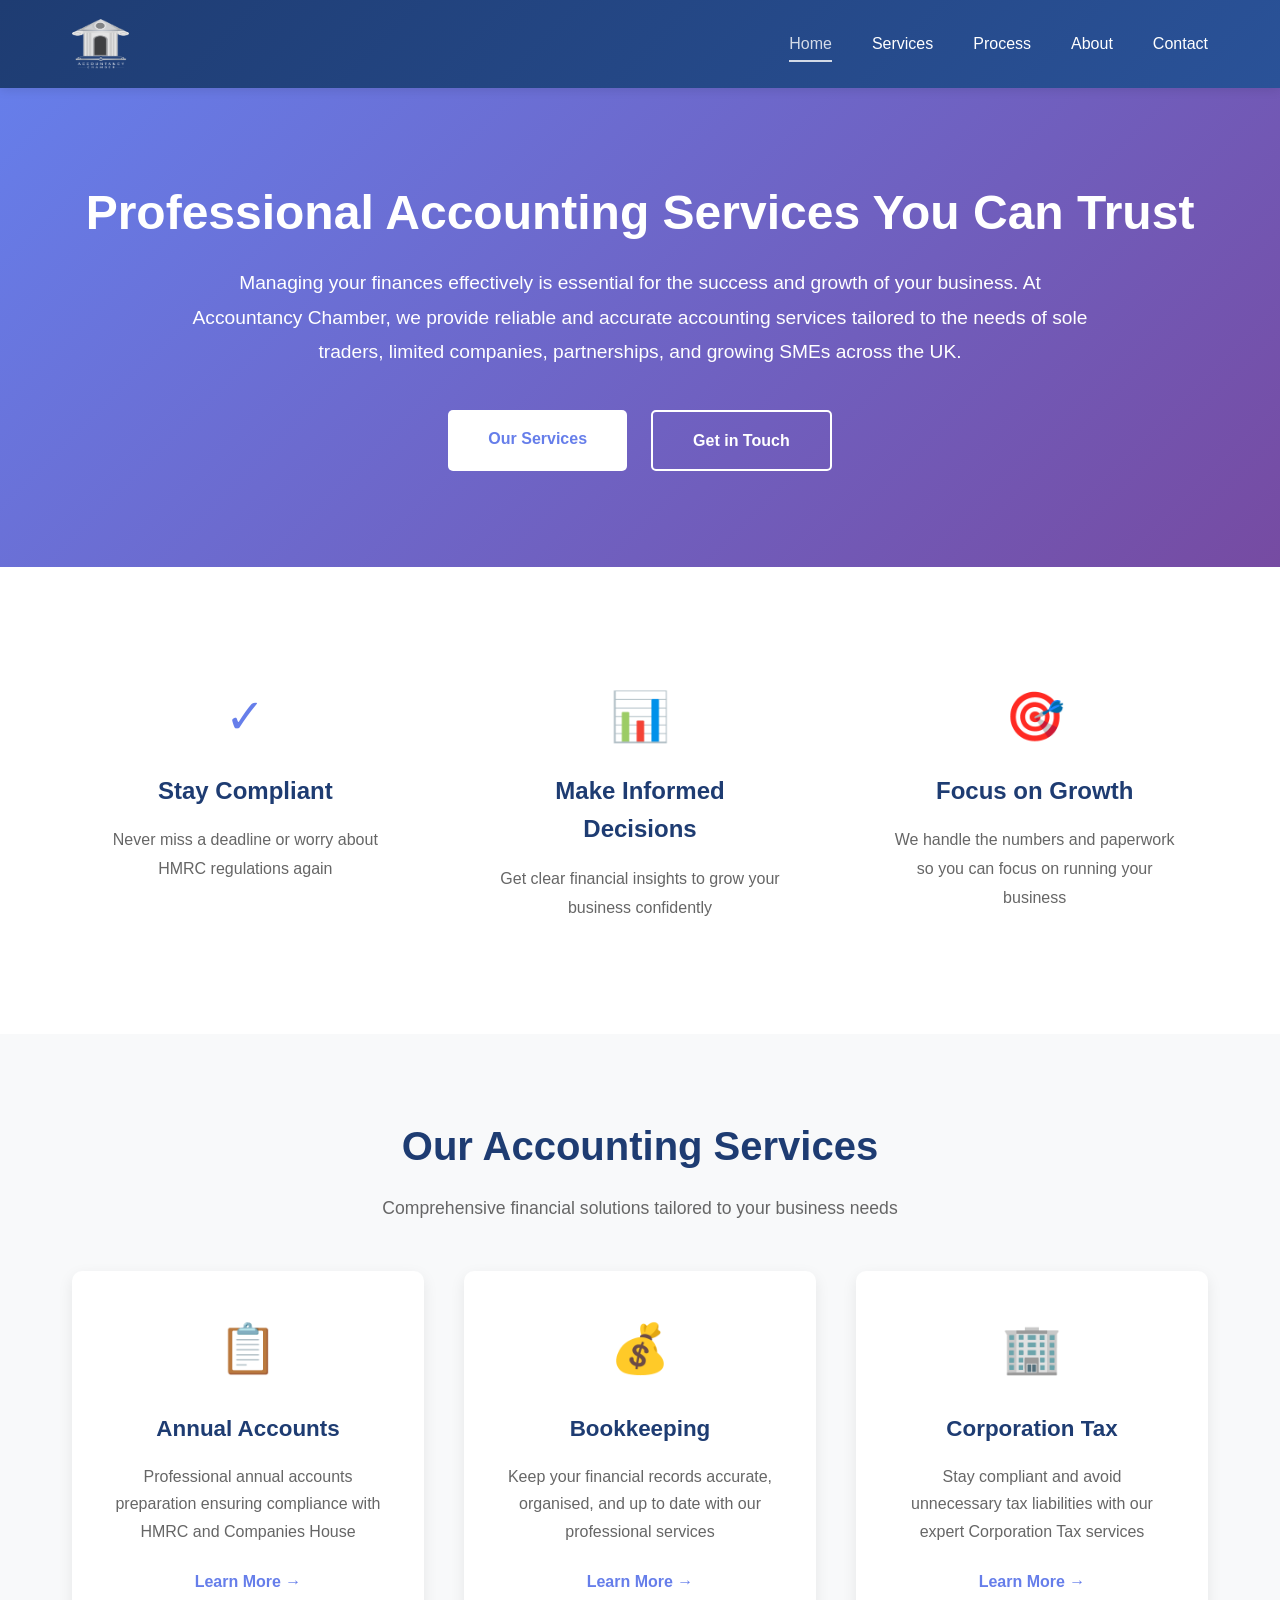
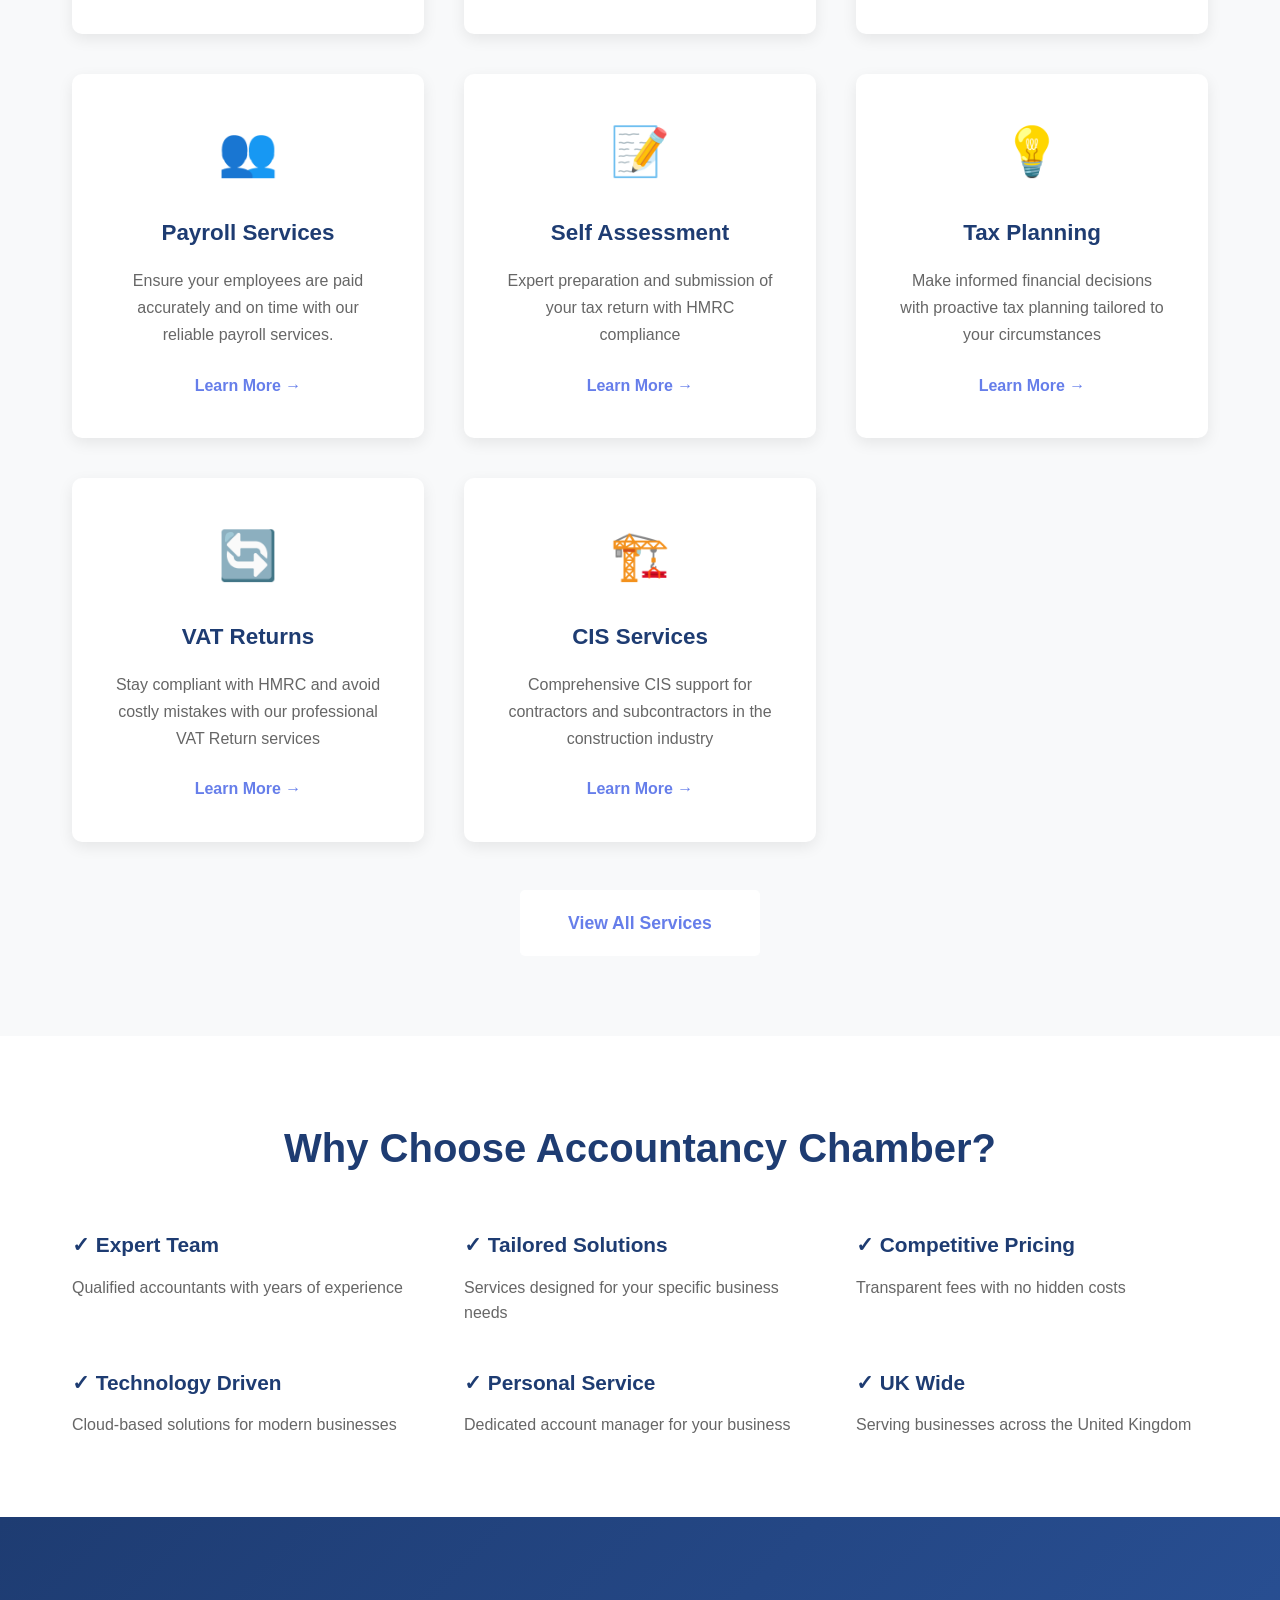
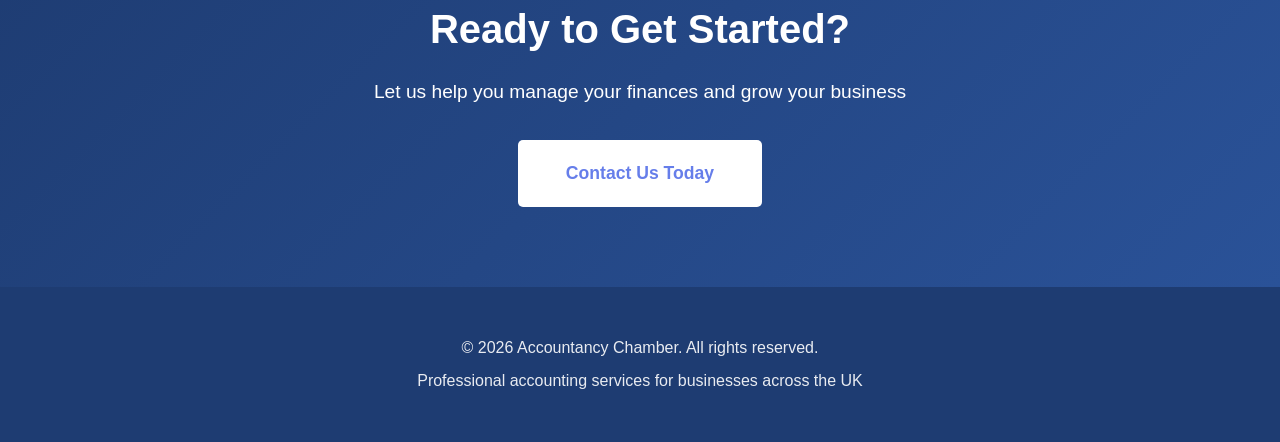
==== commit 78be19fe: "Update index.html" ====
--- a/index.html
+++ b/index.html
@@ -7,10 +7,12 @@
     <link rel="stylesheet" href="styles.css">
 </head>
 <body>
-    <!-- Top Navigation -->
+    <!-- Top Navigation with Logo -->
     <nav class="navbar">
         <div class="container nav-container">
-            <a href="index.html" class="logo">Accountancy Chamber</a>
+            <a href="index.html" class="logo-link">
+                <img src="logo.png" alt="Accountancy Chamber Logo" class="nav-logo">
+            </a>
             <ul class="nav-menu">
                 <li><a href="index.html" class="active">Home</a></li>
                 <li><a href="services.html">Services</a></li>
@@ -43,7 +45,7 @@
                     <p>Never miss a deadline or worry about HMRC regulations again</p>
                 </div>
                 <div class="value-card">
-                    <div class="icon"></div>
+                    <div class="icon">📊</div>
                     <h3>Make Informed Decisions</h3>
                     <p>Get clear financial insights to grow your business confidently</p>
                 </div>
@@ -87,7 +89,7 @@
                 <div class="service-card">
                     <div class="service-icon">👥</div>
                     <h3>Payroll Services</h3>
-                    <p>Ensure your employees are paid accurately and on time with our reliable payroll services</p>
+                    <p>Ensure your employees are paid accurately and on time with our reliable payroll services.</p>
                     <a href="services.html#payroll" class="service-link">Learn More →</a>
                 </div>
                 
@@ -177,4 +179,3 @@
     </footer>
 </body>
 </html>
-     
--- a/styles.css
+++ b/styles.css
@@ -1,409 +1,818 @@
-/* =========================================
-   GOOGLE FONTS
-========================================= */
-@import url('https://fonts.googleapis.com/css2?family=Inter:wght@400;500;600;700&family=Playfair+Display:wght@600;700&display=swap');
-
-/* =========================================
-   VARIABLES & RESET
-========================================= */
-:root {
-  --black: #0A0A0A;
-  --black-soft: #141414;
-  --white: #FFFFFF;
-  --off-white: #F7F8FA;
-  --ink: #0E1B2C;
-  --body: #4B5563;
-  --muted: #9CA3AF;
-  --gold: #C6A15B;
-  --gold-dark: #B08A43;
-  --border: #E5E7EB;
-  --radius: 8px;
-  --shadow: 0 1px 3px rgba(16,24,40,.08);
-  --shadow-lift: 0 12px 28px rgba(16,24,40,.12);
-  --sidebar-w: 280px;
-}
-
-* { box-sizing: border-box; margin: 0; padding: 0; }
-ul, ol { list-style: none; }
-a { text-decoration: none; color: inherit; }
-img { max-width: 100%; display: block; }
-html { scroll-behavior: smooth; }
-:focus-visible { outline: 2px solid var(--gold); outline-offset: 2px; }
+/* Reset and Base Styles */
+* {
+    margin: 0;
+    padding: 0;
+    box-sizing: border-box;
+}
 
 body {
-  font-family: 'Inter', sans-serif;
-  font-size: 1rem;
-  line-height: 1.7;
-  color: var(--body);
-  background-color: var(--white);
-}
-
-/* =========================================
-   TYPOGRAPHY
-========================================= */
-h1, h2, h3, h4, h5, h6 {
-  font-family: 'Playfair Display', serif;
-  font-weight: 700;
-  color: var(--ink);
-  line-height: 1.2;
-}
-h1 { font-size: clamp(2.2rem, 4vw, 3.25rem); margin-bottom: 24px; }
-h2 { font-size: clamp(1.75rem, 3vw, 2.4rem); margin-bottom: 20px; }
-h3 { font-size: 1.4rem; margin-bottom: 12px; }
-p { margin-bottom: 16px; }
-.lead { font-size: 1.125rem; }
-
-.eyebrow {
-  font-family: 'Inter', sans-serif;
-  font-weight: 600;
-  font-size: 0.78rem;
-  text-transform: uppercase;
-  letter-spacing: 0.16em;
-  color: var(--gold);
-  margin-bottom: 14px;
-  display: block;
-}
-
-/* =========================================
-   SIDEBAR (Black, White Text)
-========================================= */
-.sidebar {
-  position: fixed;
-  left: 0; top: 0;
-  width: var(--sidebar-w);
-  height: 100vh;
-  background-color: var(--black);
-  display: flex;
-  flex-direction: column;
-  border-right: 1px solid rgba(255,255,255,.08);
-  z-index: 1000;
-  overflow-y: auto;
-}
-.sidebar-header {
-  padding: 32px 28px;
-  border-bottom: 1px solid rgba(255,255,255,.1);
-}
-.sidebar-header img {
-  max-height: 64px;
-  width: auto;
-  filter: brightness(0) invert(1);
-}
-.sidebar-nav { flex-grow: 1; padding: 24px 0; }
-.sidebar-nav a {
-  display: flex;
-  align-items: center;
-  gap: 12px;
-  color: var(--white);
-  font-weight: 500;
-  font-size: 0.95rem;
-  padding: 14px 28px;
-  transition: all .2s ease;
-  position: relative;
-}
-.sidebar-nav a svg { flex-shrink: 0; opacity: .85; }
-.sidebar-nav a:hover { background-color: var(--black-soft); color: var(--gold); }
-.sidebar-nav a.active { background-color: var(--black-soft); color: var(--gold); }
-.sidebar-nav a.active::before {
-  content: '';
-  position: absolute;
-  left: 0; top: 0; bottom: 0;
-  width: 3px;
-  background-color: var(--gold);
-}
-.sidebar-footer {
-  margin-top: auto;
-  padding: 24px 28px;
-  border-top: 1px solid rgba(255,255,255,.1);
-}
-.sidebar-footer .name { color: var(--white); font-weight: 600; font-size: .9rem; margin-bottom: 4px; }
-.sidebar-footer .meta, .sidebar-footer a { color: var(--muted); font-size: .82rem; line-height: 1.5; }
-.sidebar-footer a:hover { color: var(--gold); }
-
-/* =========================================
-   MOBILE HEADER & OVERLAY
-========================================= */
-.mobile-header {
-  display: none;
-  position: fixed;
-  top: 0; left: 0; right: 0;
-  height: 60px;
-  background-color: var(--black);
-  z-index: 999;
-  padding: 0 24px;
-  align-items: center;
-  justify-content: space-between;
-}
-.mobile-header img { max-height: 40px; filter: brightness(0) invert(1); }
-.hamburger { background: none; border: none; cursor: pointer; padding: 8px; }
-.hamburger svg { width: 28px; height: 28px; stroke: var(--white); stroke-width: 2; fill: none; }
-.overlay { display: none; position: fixed; inset: 0; background: rgba(0,0,0,.5); z-index: 998; }
-.overlay.active { display: block; }
-
-/* =========================================
-   MAIN LAYOUT
-========================================= */
-.main-content { margin-left: var(--sidebar-w); min-height: 100vh; display: flex; flex-direction: column; }
-main { flex: 1; }
-.container { max-width: 1140px; margin: 0 auto; padding: 0 32px; width: 100%; }
-section { padding: 88px 0; }
-.section-alt { background-color: var(--off-white); }
-.section-header { max-width: 640px; margin: 0 auto 56px; text-align: center; }
-
-/* Sub-page header band */
-.page-header { background: var(--off-white); padding: 72px 0; border-bottom: 1px solid var(--border); }
-.page-header h1 { margin-bottom: 12px; }
-.page-header .lead { max-width: 640px; margin-bottom: 0; }
-.gold-rule { width: 64px; height: 2px; background: var(--gold); margin-top: 24px; }
-
-/* =========================================
-   BUTTONS
-========================================= */
+    font-family: 'Segoe UI', Tahoma, Geneva, Verdana, sans-serif;
+    line-height: 1.6;
+    color: #333;
+    background-color: #f8f9fa;
+}
+
+.container {
+    max-width: 1200px;
+    margin: 0 auto;
+    padding: 0 2rem;
+}
+
+/* Top Navigation */
+.navbar {
+    background: linear-gradient(135deg, #1e3c72 0%, #2a5298 100%);
+    padding: 1.2rem 0;
+    box-shadow: 0 2px 10px rgba(0,0,0,0.1);
+    position: sticky;
+    top: 0;
+    z-index: 1000;
+}
+
+.nav-container {
+    display: flex;
+    justify-content: space-between;
+    align-items: center;
+}
+
+.logo {
+    font-size: 1.8rem;
+    font-weight: bold;
+    color: white;
+    text-decoration: none;
+}
+
+.nav-menu {
+    display: flex;
+    list-style: none;
+    gap: 2.5rem;
+}
+
+.nav-menu a {
+    color: white;
+    text-decoration: none;
+    font-weight: 500;
+    transition: opacity 0.3s;
+    padding: 0.5rem 0;
+}
+
+.nav-menu a:hover,
+.nav-menu a.active {
+    opacity: 0.8;
+    border-bottom: 2px solid white;
+}
+
+/* Hero Section */
+.hero {
+    background: linear-gradient(135deg, #667eea 0%, #764ba2 100%);
+    color: white;
+    padding: 6rem 2rem;
+    text-align: center;
+}
+
+.hero h1 {
+    font-size: 3rem;
+    margin-bottom: 1.5rem;
+    line-height: 1.2;
+}
+
+.hero p {
+    font-size: 1.2rem;
+    max-width: 900px;
+    margin: 0 auto 2.5rem;
+    line-height: 1.8;
+}
+
+.hero-buttons {
+    display: flex;
+    gap: 1.5rem;
+    justify-content: center;
+    flex-wrap: wrap;
+}
+
+/* Buttons */
 .btn {
-  display: inline-flex;
-  align-items: center;
-  justify-content: center;
-  gap: 8px;
-  font-weight: 600;
-  font-size: .95rem;
-  padding: 14px 30px;
-  border-radius: 6px;
-  letter-spacing: .02em;
-  transition: all .3s ease;
-  border: none;
-  cursor: pointer;
-}
-.btn-primary { background-color: var(--gold); color: var(--black); }
-.btn-primary:hover { background-color: var(--gold-dark); transform: translateY(-2px); box-shadow: var(--shadow-lift); }
-.btn-outline { background: transparent; border: 1px solid var(--ink); color: var(--ink); }
-.btn-outline:hover { background-color: var(--ink); color: var(--white); }
-
-/* =========================================
-   HERO (Home)
-========================================= */
-.hero-grid { display: grid; grid-template-columns: 1.1fr .9fr; gap: 64px; align-items: center; }
-.hero-buttons { display: flex; gap: 16px; flex-wrap: wrap; margin-top: 32px; }
-.trust-line { margin-top: 28px; display: flex; align-items: center; gap: 12px; flex-wrap: wrap; font-size: .85rem; font-weight: 500; }
-.trust-line .dot { width: 4px; height: 4px; background: var(--gold); border-radius: 50%; }
-.hero-image { position: relative; }
-.hero-image::before {
-  content: '';
-  position: absolute;
-  inset: 18px -18px -18px 18px;
-  border: 2px solid var(--gold);
-  border-radius: var(--radius);
-}
-.hero-img { position: relative; z-index: 1; border-radius: var(--radius); box-shadow: var(--shadow-lift); width: 100%; object-fit: cover; }
-
-/* =========================================
-   STATS BAND (Black)
-========================================= */
-.stats-band { background: var(--black); padding: 64px 0; }
-.stats-grid { display: grid; grid-template-columns: repeat(3, 1fr); gap: 48px; text-align: center; }
-.stat-icon {
-  display: block;
-  font-family: 'Playfair Display', serif;
-  font-size: 1.6rem;
-  font-weight: 700;
-  color: var(--gold);
-  margin-bottom: 10px;
-}
-.stat-item h3 { color: var(--white); font-size: 1.15rem; }
-.stat-item p { color: var(--muted); font-size: .9rem; margin: 0; }
-
-/* =========================================
-   CARDS & SERVICES GRID
-========================================= */
-.card {
-  background: var(--white);
-  border: 1px solid var(--border);
-  border-radius: var(--radius);
-  padding: 32px;
-  box-shadow: var(--shadow);
-  transition: transform .3s ease, box-shadow .3s ease;
-  position: relative;
-  overflow: hidden;
-}
-.card:hover { transform: translateY(-4px); box-shadow: var(--shadow-lift); }
-.card::before {
-  content: '';
-  position: absolute;
-  top: 0; left: 0; right: 0;
-  height: 2px;
-  background: var(--gold);
-  transform: scaleX(0);
-  transition: transform .3s ease;
-}
-.card:hover::before { transform: scaleX(1); }
-.services-grid { display: grid; grid-template-columns: repeat(3, 1fr); gap: 28px; }
-.card-icon { color: var(--gold); margin-bottom: 20px; }
-.card-link { color: var(--gold-dark); font-weight: 600; font-size: .9rem; }
-.card-link:hover { text-decoration: underline; }
-
-/* =========================================
-   WHY CHOOSE US
-========================================= */
-.why-grid { display: grid; grid-template-columns: 1fr 1fr; gap: 64px; align-items: center; }
-.why-list li { display: flex; gap: 12px; margin-bottom: 18px; color: var(--ink); font-weight: 500; }
-.why-list li svg { color: var(--gold); flex-shrink: 0; margin-top: 4px; }
-
-/* =========================================
-   PROCESS STEPS (Home) & TIMELINE (Process page)
-========================================= */
-.process-steps { display: grid; grid-template-columns: repeat(4, 1fr); gap: 32px; }
-.step { border-top: 1px solid var(--border); padding-top: 24px; }
-.step-num {
-  display: block;
-  font-family: 'Playfair Display', serif;
-  font-size: 2.4rem;
-  font-weight: 700;
-  color: var(--gold);
-  margin-bottom: 12px;
-}
-.step h3 { font-size: 1.15rem; }
-.step p { font-size: .92rem; margin: 0; }
-
-.timeline { max-width: 760px; margin: 0 auto; }
-.timeline-item { display: grid; grid-template-columns: 64px 1fr; gap: 28px; padding-bottom: 56px; position: relative; }
-.timeline-item::before {
-  content: '';
-  position: absolute;
-  left: 32px; top: 72px; bottom: 0;
-  width: 2px;
-  background: var(--border);
-}
-.timeline-item:last-child::before { display: none; }
-.timeline-item:last-child { padding-bottom: 0; }
-.timeline-num {
-  width: 64px; height: 64px;
-  border-radius: 50%;
-  background: var(--black);
-  color: var(--gold);
-  display: flex;
-  align-items: center;
-  justify-content: center;
-  font-family: 'Playfair Display', serif;
-  font-size: 1.4rem;
-  font-weight: 700;
-}
-.timeline-tag {
-  display: inline-block;
-  margin-top: 12px;
-  font-size: .72rem;
-  font-weight: 600;
-  letter-spacing: .08em;
-  text-transform: uppercase;
-  color: var(--gold-dark);
-  background: rgba(198,161,91,.12);
-  padding: 4px 12px;
-  border-radius: 999px;
-}
-
-/* =========================================
-   CTA BAND
-========================================= */
-.cta-band { background: var(--black); text-align: center; }
-.cta-band h2 { color: var(--white); }
-.cta-band p { color: var(--muted); margin-bottom: 32px; }
-
-/* =========================================
-   ABOUT PAGE
-========================================= */
-.about-grid { display: grid; grid-template-columns: .9fr 1.1fr; gap: 64px; align-items: center; }
-.about-photo img { border-radius: var(--radius); box-shadow: var(--shadow-lift); width: 100%; object-fit: cover; }
-.values-grid { display: grid; grid-template-columns: repeat(3, 1fr); gap: 28px; }
-
-/* =========================================
-   SERVICES PAGE
-========================================= */
-.service-block { margin-bottom: 32px; }
-.included-list { margin: 16px 0 24px; }
-.included-list li { display: flex; gap: 10px; margin-bottom: 10px; }
-.included-list li svg { color: var(--gold); flex-shrink: 0; margin-top: 4px; }
-.pricing-note {
-  background: var(--off-white);
-  border-left: 3px solid var(--gold);
-  padding: 28px 32px;
-  border-radius: 0 var(--radius) var(--radius) 0;
-  color: var(--ink);
-  font-weight: 500;
-}
-.pricing-note p { margin: 0; }
-
-/* =========================================
-   FAQ PAGE
-========================================= */
-.faq-list { max-width: 820px; margin: 0 auto; }
-.faq-item { background: var(--white); border: 1px solid var(--border); border-radius: var(--radius); margin-bottom: 14px; overflow: hidden; }
-.faq-item summary {
-  list-style: none;
-  cursor: pointer;
-  display: flex;
-  justify-content: space-between;
-  align-items: center;
-  gap: 16px;
-  padding: 20px 24px;
-  font-weight: 600;
-  color: var(--ink);
-}
-.faq-item summary::-webkit-details-marker { display: none; }
-.faq-icon { color: var(--gold); flex-shrink: 0; transition: transform .3s ease; }
-.faq-item[open] .faq-icon { transform: rotate(45deg); }
-.faq-body { padding: 0 24px 22px; }
-.faq-body p { margin: 0; }
-
-/* =========================================
-   CONTACT PAGE
-========================================= */
-.contact-grid { display: grid; grid-template-columns: .9fr 1.1fr; gap: 48px; align-items: start; }
-.info-card { display: flex; gap: 16px; align-items: flex-start; background: var(--white); border: 1px solid var(--border); border-radius: var(--radius); padding: 24px; margin-bottom: 16px; box-shadow: var(--shadow); }
-.info-card svg { color: var(--gold); flex-shrink: 0; margin-top: 2px; }
-.info-card h3 { font-size: 1.05rem; font-family: 'Inter', sans-serif; font-weight: 600; margin-bottom: 4px; }
-.info-card p { margin: 0; font-size: .92rem; }
-.contact-form { background: var(--white); border: 1px solid var(--border); border-radius: var(--radius); padding: 40px; box-shadow: var(--shadow); }
-.form-group { margin-bottom: 20px; }
-.form-group label { display: block; font-weight: 600; font-size: .9rem; color: var(--ink); margin-bottom: 8px; }
-.form-group input, .form-group select, .form-group textarea {
-  width: 100%;
-  border: 1px solid var(--border);
-  border-radius: 6px;
-  padding: 12px 14px;
-  font-family: 'Inter', sans-serif;
-  font-size: .95rem;
-  color: var(--ink);
-  background: var(--white);
-  transition: border-color .2s, box-shadow .2s;
-}
-.form-group input:focus, .form-group select:focus, .form-group textarea:focus {
-  outline: none;
-  border-color: var(--gold);
-  box-shadow: 0 0 0 3px rgba(198,161,91,.2);
-}
-.form-group textarea { min-height: 140px; resize: vertical; }
-
-/* =========================================
-   LEGAL PAGES
-========================================= */
-.legal-content { max-width: 760px; margin: 0 auto; }
-.legal-content h2 { font-size: 1.5rem; margin: 36px 0 12px; }
-.updated { font-size: .85rem; color: var(--muted); }
-
-/* =========================================
-   FOOTER
-========================================= */
-footer { background: var(--black); padding-top: 64px; }
-.footer-grid { display: grid; grid-template-columns: 1.2fr 1fr 1fr; gap: 48px; padding-bottom: 48px; }
-.footer-col h4 {
-  color: var(--white);
-  font-family: 'Inter', sans-serif;
-  font-size: .9rem;
-  font-weight: 600;
-  text-transform: uppercase;
-  letter-spacing: .1em;
-  margin-bottom: 20px;
-}
-.footer-col p { color: var(--muted); font-size: .9rem; }
-.footer-col ul li { margin-bottom: 10px; color: var(--muted); font-size: .9rem; }
-.footer-col a { color: var(--muted); transition: color .2s; }
-.footer-col a:hover { color: var(--gold); }
-.footer-bottom { border-top: 1px solid rgba(255,255,255,.1); padding: 20px 0; }
-.footer-bottom p { margin: 0; text-align: center; font-size: .82rem; color: var(--muted
+    display: inline-block;
+    padding: 1rem 2.5rem;
+    border-radius: 5px;
+    text-decoration: none;
+    font-weight: 600;
+    transition: all 0.3s;
+    cursor: pointer;
+}
+
+.btn-primary {
+    background: white;
+    color: #667eea;
+}
+
+.btn-primary:hover {
+    transform: translateY(-3px);
+    box-shadow: 0 10px 20px rgba(0,0,0,0.2);
+}
+
+.btn-secondary {
+    background: transparent;
+    color: white;
+    border: 2px solid white;
+}
+
+.btn-secondary:hover {
+    background: white;
+    color: #667eea;
+}
+
+.btn-large {
+    padding: 1.2rem 3rem;
+    font-size: 1.1rem;
+}
+
+/* Value Proposition */
+.value-prop {
+    padding: 5rem 2rem;
+    background: white;
+}
+
+.value-grid {
+    display: grid;
+    grid-template-columns: repeat(auto-fit, minmax(300px, 1fr));
+    gap: 3rem;
+}
+
+.value-card {
+    text-align: center;
+    padding: 2rem;
+}
+
+.value-card .icon {
+    font-size: 3rem;
+    color: #667eea;
+    margin-bottom: 1rem;
+}
+
+.value-card h3 {
+    font-size: 1.5rem;
+    color: #1e3c72;
+    margin-bottom: 1rem;
+}
+
+.value-card p {
+    color: #666;
+    line-height: 1.8;
+}
+
+/* Section Titles */
+.section-title {
+    font-size: 2.5rem;
+    text-align: center;
+    color: #1e3c72;
+    margin-bottom: 1rem;
+}
+
+.section-subtitle {
+    text-align: center;
+    color: #666;
+    font-size: 1.1rem;
+    margin-bottom: 3rem;
+    max-width: 700px;
+    margin-left: auto;
+    margin-right: auto;
+}
+
+/* Services Overview */
+.services-overview {
+    padding: 5rem 2rem;
+    background: #f8f9fa;
+}
+
+.services-grid {
+    display: grid;
+    grid-template-columns: repeat(auto-fit, minmax(280px, 1fr));
+    gap: 2.5rem;
+    margin-bottom: 3rem;
+}
+
+.service-card {
+    background: white;
+    padding: 2.5rem;
+    border-radius: 10px;
+    box-shadow: 0 5px 15px rgba(0,0,0,0.08);
+    transition: all 0.3s;
+    text-align: center;
+}
+
+.service-card:hover {
+    transform: translateY(-10px);
+    box-shadow: 0 15px 30px rgba(0,0,0,0.15);
+}
+
+.service-icon {
+    font-size: 3rem;
+    margin-bottom: 1.5rem;
+}
+
+.service-card h3 {
+    font-size: 1.4rem;
+    color: #1e3c72;
+    margin-bottom: 1rem;
+}
+
+.service-card p {
+    color: #666;
+    line-height: 1.7;
+    margin-bottom: 1.5rem;
+}
+
+.service-link {
+    color: #667eea;
+    text-decoration: none;
+    font-weight: 600;
+    transition: color 0.3s;
+}
+
+.service-link:hover {
+    color: #764ba2;
+}
+
+.cta-section {
+    text-align: center;
+    margin-top: 3rem;
+}
+
+/* Why Choose Us */
+.why-choose {
+    padding: 5rem 2rem;
+    background: white;
+}
+
+.features-grid {
+    display: grid;
+    grid-template-columns: repeat(auto-fit, minmax(300px, 1fr));
+    gap: 2.5rem;
+    margin-top: 3rem;
+}
+
+.feature h3 {
+    color: #1e3c72;
+    margin-bottom: 0.8rem;
+    font-size: 1.3rem;
+}
+
+.feature p {
+    color: #666;
+}
+
+/* Contact CTA */
+.contact-cta {
+    background: linear-gradient(135deg, #1e3c72 0%, #2a5298 100%);
+    color: white;
+    padding: 5rem 2rem;
+    text-align: center;
+}
+
+.contact-cta h2 {
+    font-size: 2.5rem;
+    margin-bottom: 1rem;
+}
+
+.contact-cta p {
+    font-size: 1.2rem;
+    margin-bottom: 2rem;
+}
+
+/* Footer */
+.footer {
+    background: #1e3c72;
+    color: white;
+    text-align: center;
+    padding: 2.5rem 2rem;
+}
+
+.footer p {
+    margin: 0.5rem 0;
+    opacity: 0.9;
+}
+
+/* Responsive */
+@media (max-width: 768px) {
+    .nav-menu {
+        gap: 1.2rem;
+        font-size: 0.9rem;
+    }
+    
+    .hero h1 {
+        font-size: 2rem;
+    }
+    
+    .hero p {
+        font-size: 1rem;
+    }
+    
+    .section-title {
+        font-size: 2rem;
+    }
+    
+    .services-grid {
+        grid-template-columns: 1fr;
+    }
+}
+/* Page Header */
+.page-header {
+    background: linear-gradient(135deg, #667eea 0%, #764ba2 100%);
+    color: white;
+    padding: 4rem 2rem;
+    text-align: center;
+}
+
+.page-header h1 {
+    font-size: 2.8rem;
+    margin-bottom: 1rem;
+}
+
+.page-header p {
+    font-size: 1.2rem;
+    max-width: 700px;
+    margin: 0 auto;
+}
+
+/* Intro Section */
+.intro-section {
+    padding: 4rem 2rem;
+    background: white;
+}
+
+.intro-text {
+    font-size: 1.1rem;
+    line-height: 1.9;
+    color: #555;
+    max-width: 900px;
+    margin: 0 auto;
+    text-align: center;
+}
+
+/* Services Detail Section */
+.services-detail {
+    padding: 3rem 2rem;
+    background: #f8f9fa;
+}
+
+.service-detail-card {
+    background: white;
+    border-radius: 15px;
+    padding: 3rem;
+    margin-bottom: 3rem;
+    box-shadow: 0 5px 20px rgba(0,0,0,0.08);
+    transition: transform 0.3s, box-shadow 0.3s;
+}
+
+.service-detail-card:hover {
+    transform: translateY(-5px);
+    box-shadow: 0 10px 30px rgba(0,0,0,0.12);
+}
+
+.service-header {
+    display: flex;
+    align-items: center;
+    margin-bottom: 2rem;
+    padding-bottom: 1.5rem;
+    border-bottom: 3px solid #667eea;
+}
+
+.service-icon-large {
+    font-size: 3.5rem;
+    margin-right: 1.5rem;
+}
+
+.service-header h2 {
+    font-size: 2.2rem;
+    color: #1e3c72;
+    margin: 0;
+}
+
+.service-body {
+    padding: 0 0.5rem;
+}
+
+.service-intro {
+    font-size: 1.05rem;
+    line-height: 1.9;
+    color: #555;
+    margin-bottom: 2rem;
+}
+
+.service-body h3 {
+    font-size: 1.5rem;
+    color: #1e3c72;
+    margin-bottom: 1.5rem;
+}
+
+.service-benefits {
+    list-style: none;
+    padding: 0;
+}
+
+.service-benefits li {
+    padding: 0.8rem 0;
+    padding-left: 2.5rem;
+    position: relative;
+    font-size: 1.05rem;
+    color: #444;
+    line-height: 1.6;
+    border-bottom: 1px solid #f0f0f0;
+}
+
+.service-benefits li:last-child {
+    border-bottom: none;
+}
+
+.service-benefits li:before {
+    content: "✓";
+    position: absolute;
+    left: 0;
+    color: #28a745;
+    font-weight: bold;
+    font-size: 1.3rem;
+}
+
+/* Services CTA */
+.services-cta {
+    background: linear-gradient(135deg, #1e3c72 0%, #2a5298 100%);
+    color: white;
+    padding: 5rem 2rem;
+    text-align: center;
+}
+
+.services-cta h2 {
+    font-size: 2.5rem;
+    margin-bottom: 1rem;
+}
+
+.services-cta p {
+    font-size: 1.2rem;
+    margin-bottom: 2rem;
+}
+
+/* Responsive adjustments */
+@media (max-width: 768px) {
+    .service-detail-card {
+        padding: 2rem;
+    }
+    
+    .service-header {
+        flex-direction: column;
+        text-align: center;
+    }
+    
+    .service-icon-large {
+        margin-right: 0;
+        margin-bottom: 1rem;
+    }
+    
+    .service-header h2 {
+        font-size: 1.8rem;
+    }
+}
+
+/* Process Section */
+.process-section {
+    padding: 4rem 2rem;
+    background: #f8f9fa;
+}
+
+.process-step {
+    display: flex;
+    background: white;
+    border-radius: 15px;
+    padding: 3rem;
+    margin-bottom: 3rem;
+    box-shadow: 0 5px 20px rgba(0,0,0,0.08);
+    transition: transform 0.3s, box-shadow 0.3s;
+}
+
+.process-step:hover {
+    transform: translateX(10px);
+    box-shadow: 0 10px 30px rgba(0,0,0,0.12);
+}
+
+.step-number {
+    font-size: 4rem;
+    font-weight: bold;
+    color: #667eea;
+    opacity: 0.3;
+    margin-right: 3rem;
+    line-height: 1;
+    min-width: 100px;
+}
+
+.step-content {
+    flex: 1;
+}
+
+.step-content h2 {
+    font-size: 2rem;
+    color: #1e3c72;
+    margin-bottom: 1rem;
+}
+
+.step-content p {
+    font-size: 1.05rem;
+    color: #555;
+    line-height: 1.8;
+    margin-bottom: 1.5rem;
+}
+
+.step-details {
+    list-style: none;
+    padding: 0;
+    margin-top: 1.5rem;
+}
+
+.step-details li {
+    padding: 0.6rem 0;
+    padding-left: 2rem;
+    position: relative;
+    color: #444;
+    font-size: 1rem;
+}
+
+.step-details li:before {
+    content: "→";
+    position: absolute;
+    left: 0;
+    color: #667eea;
+    font-weight: bold;
+}
+
+/* Process Benefits */
+.process-benefits {
+    padding: 5rem 2rem;
+    background: white;
+}
+
+.benefits-grid {
+    display: grid;
+    grid-template-columns: repeat(auto-fit, minmax(250px, 1fr));
+    gap: 2.5rem;
+    margin-top: 3rem;
+}
+
+.benefit-card {
+    text-align: center;
+    padding: 2.5rem 2rem;
+    background: #f8f9fa;
+    border-radius: 10px;
+    transition: transform 0.3s, box-shadow 0.3s;
+}
+
+.benefit-card:hover {
+    transform: translateY(-10px);
+    box-shadow: 0 10px 25px rgba(0,0,0,0.1);
+}
+
+.benefit-icon {
+    font-size: 3rem;
+    margin-bottom: 1rem;
+}
+
+.benefit-card h3 {
+    font-size: 1.4rem;
+    color: #1e3c72;
+    margin-bottom: 0.8rem;
+}
+
+.benefit-card p {
+    color: #666;
+    line-height: 1.6;
+}
+
+/* Responsive adjustments */
+@media (max-width: 768px) {
+    .process-step {
+        flex-direction: column;
+        padding: 2rem;
+    }
+    
+    .step-number {
+        margin-right: 0;
+        margin-bottom: 1rem;
+        min-width: auto;
+        text-align: center;
+    }
+    
+    .step-content h2 {
+        font-size: 1.6rem;
+    }
+}
+/* About Intro Section */
+.about-intro {
+    padding: 5rem 2rem;
+    background: white;
+}
+
+.about-content {
+    display: flex;
+    gap: 4rem;
+    align-items: center;
+}
+
+.about-text {
+    flex: 1;
+}
+
+.about-text h2 {
+    font-size: 2.2rem;
+    color: #1e3c72;
+    margin-bottom: 1.5rem;
+}
+
+.about-text p {
+    font-size: 1.1rem;
+    color: #555;
+    line-height: 1.8;
+    margin-bottom: 1.5rem;
+}
+
+.about-image-placeholder {
+    flex: 1;
+    background: linear-gradient(135deg, #667eea 0%, #764ba2 100%);
+    border-radius: 15px;
+    padding: 4rem 2rem;
+    text-align: center;
+    color: white;
+    box-shadow: 0 10px 30px rgba(102, 126, 234, 0.3);
+}
+
+.placeholder-icon {
+    font-size: 5rem;
+    margin-bottom: 1rem;
+}
+
+.about-image-placeholder p {
+    font-size: 1.2rem;
+    font-weight: 600;
+}
+
+/* Mission & Vision */
+.mission-vision {
+    padding: 5rem 2rem;
+    background: #f8f9fa;
+}
+
+.mv-grid {
+    display: grid;
+    grid-template-columns: repeat(auto-fit, minmax(400px, 1fr));
+    gap: 3rem;
+}
+
+.mv-card {
+    background: white;
+    padding: 3rem;
+    border-radius: 15px;
+    box-shadow: 0 5px 20px rgba(0,0,0,0.05);
+    text-align: center;
+    transition: transform 0.3s;
+}
+
+.mv-card:hover {
+    transform: translateY(-10px);
+}
+
+.mv-icon {
+    font-size: 3.5rem;
+    margin-bottom: 1.5rem;
+}
+
+.mv-card h3 {
+    font-size: 1.8rem;
+    color: #1e3c72;
+    margin-bottom: 1rem;
+}
+
+.mv-card p {
+    color: #666;
+    line-height: 1.7;
+    font-size: 1.05rem;
+}
+
+/* Why Us Detailed */
+.why-us-detailed {
+    padding: 5rem 2rem;
+    background: white;
+}
+
+.features-grid {
+    display: grid;
+    grid-template-columns: repeat(auto-fit, minmax(320px, 1fr));
+    gap: 2.5rem;
+    margin-top: 3rem;
+}
+
+.feature-card {
+    background: #f8f9fa;
+    padding: 2.5rem;
+    border-radius: 10px;
+    transition: all 0.3s;
+    border-left: 4px solid #667eea;
+}
+
+.feature-card:hover {
+    background: white;
+    box-shadow: 0 10px 25px rgba(0,0,0,0.1);
+    transform: translateY(-5px);
+}
+
+.feature-icon {
+    font-size: 2.5rem;
+    margin-bottom: 1rem;
+}
+
+.feature-card h3 {
+    font-size: 1.4rem;
+    color: #1e3c72;
+    margin-bottom: 1rem;
+}
+
+.feature-card p {
+    color: #666;
+    line-height: 1.6;
+}
+
+/* Contact Buttons */
+.contact-buttons {
+    display: flex;
+    gap: 1.5rem;
+    justify-content: center;
+    flex-wrap: wrap;
+    margin-top: 2rem;
+}
+
+.btn-secondary {
+    background: transparent;
+    color: white;
+    border: 2px solid white;
+}
+
+.btn-secondary:hover {
+    background: white;
+    color: #667eea;
+}
+
+/* Responsive adjustments */
+@media (max-width: 768px) {
+    .about-content {
+        flex-direction: column;
+        gap: 2rem;
+    }
+    
+    .mv-grid {
+        grid-template-columns: 1fr;
+    }
+    
+    .about-text h2 {
+        font-size: 1.8rem;
+    }
+}
+/* Logo Image Styles */
+.logo-link {
+    display: flex;
+    align-items: center;
+}
+
+.nav-logo {
+    height: 50px; /* Adjust this height if your logo is too big/small */
+    width: auto;
+    object-fit: contain;
+}
+
+/* Service Detail Image Styles */
+.service-image-container {
+    width: 100%;
+    height: 300px;
+    margin-bottom: 2rem;
+    border-radius: 10px;
+    overflow: hidden;
+    background-color: #f0f0f0;
+    display: flex;
+    align-items: center;
+    justify-content: center;
+}
+
+.service-detail-img {
+    width: 100%;
+    height: 100%;
+    object-fit: cover;
+    transition: transform 0.3s ease;
+}
+
+.service-detail-card:hover .service-detail-img {
+    transform: scale(1.02);
+}
+
+/* Responsive Image Adjustments */
+@media (max-width: 768px) {
+    .nav-logo {
+        height: 40px;
+    }
+    .service-image-container {
+        height: 200px;
+    }
+}
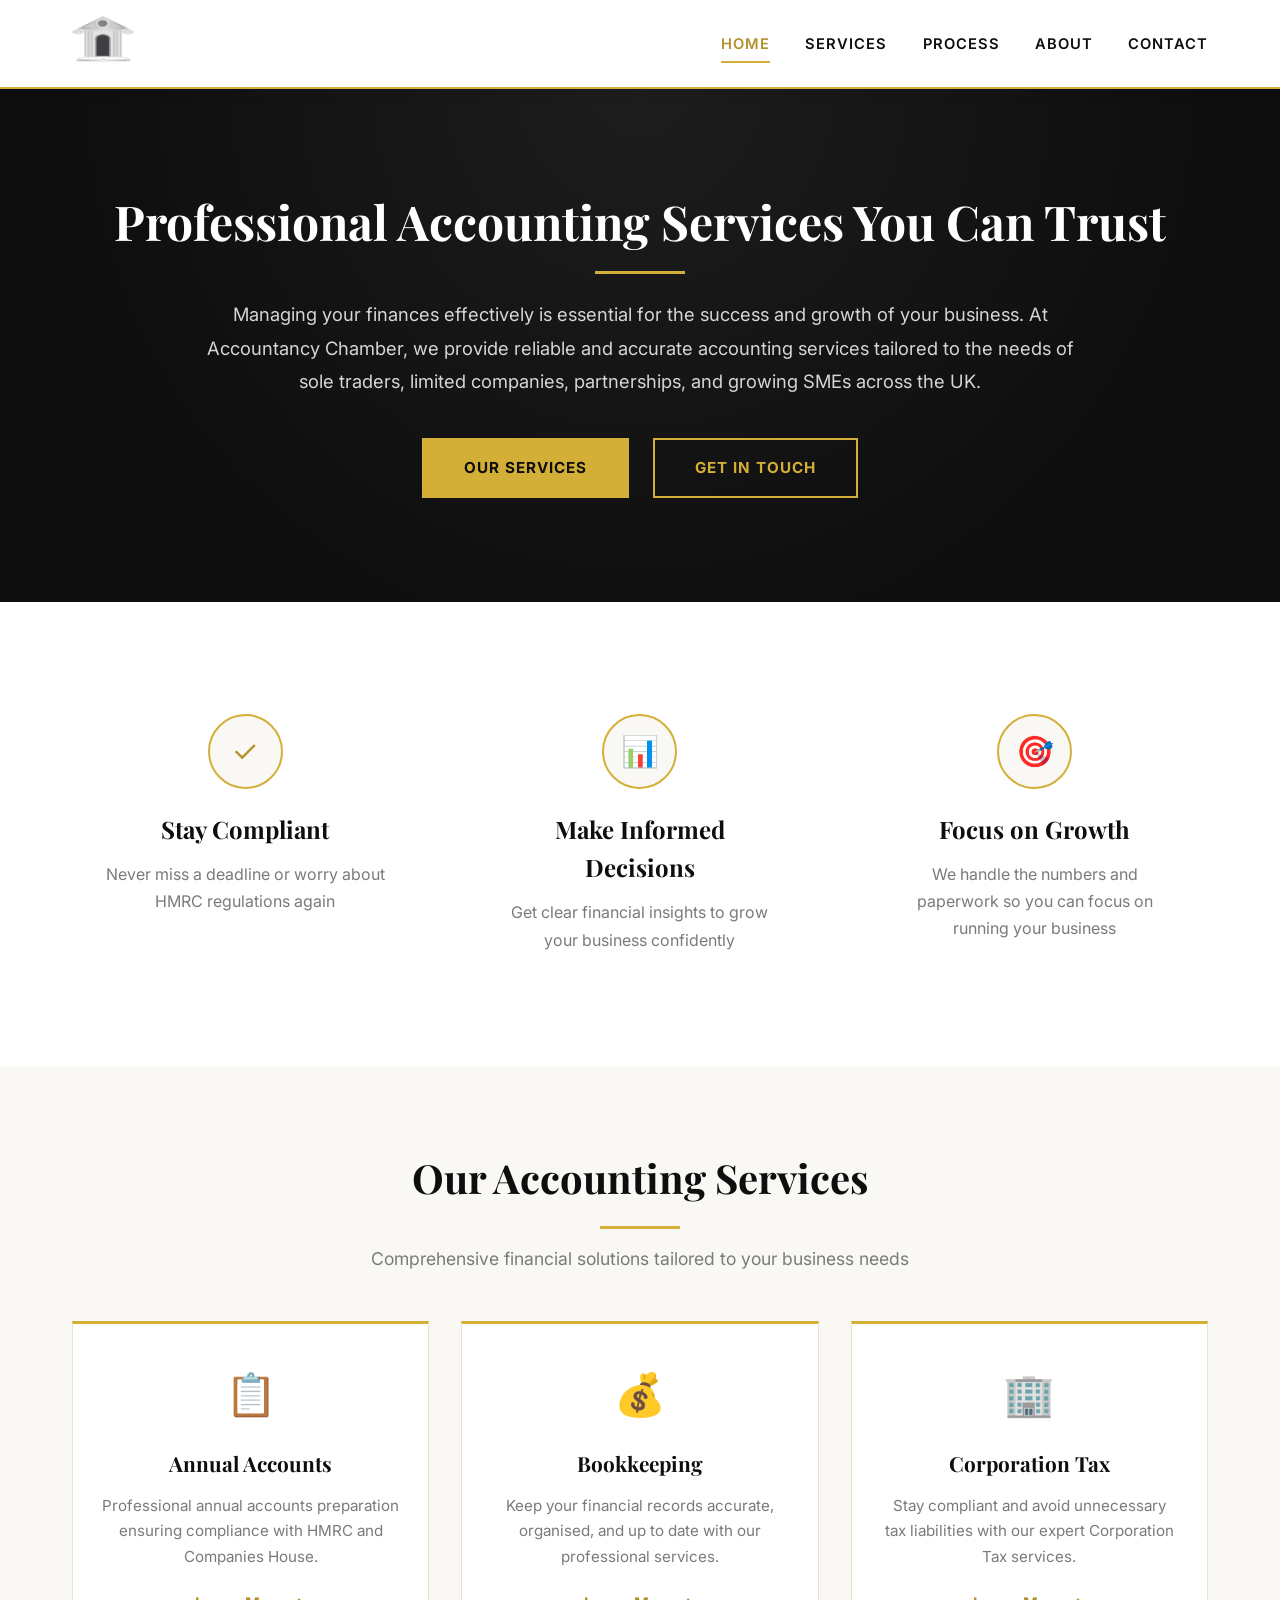
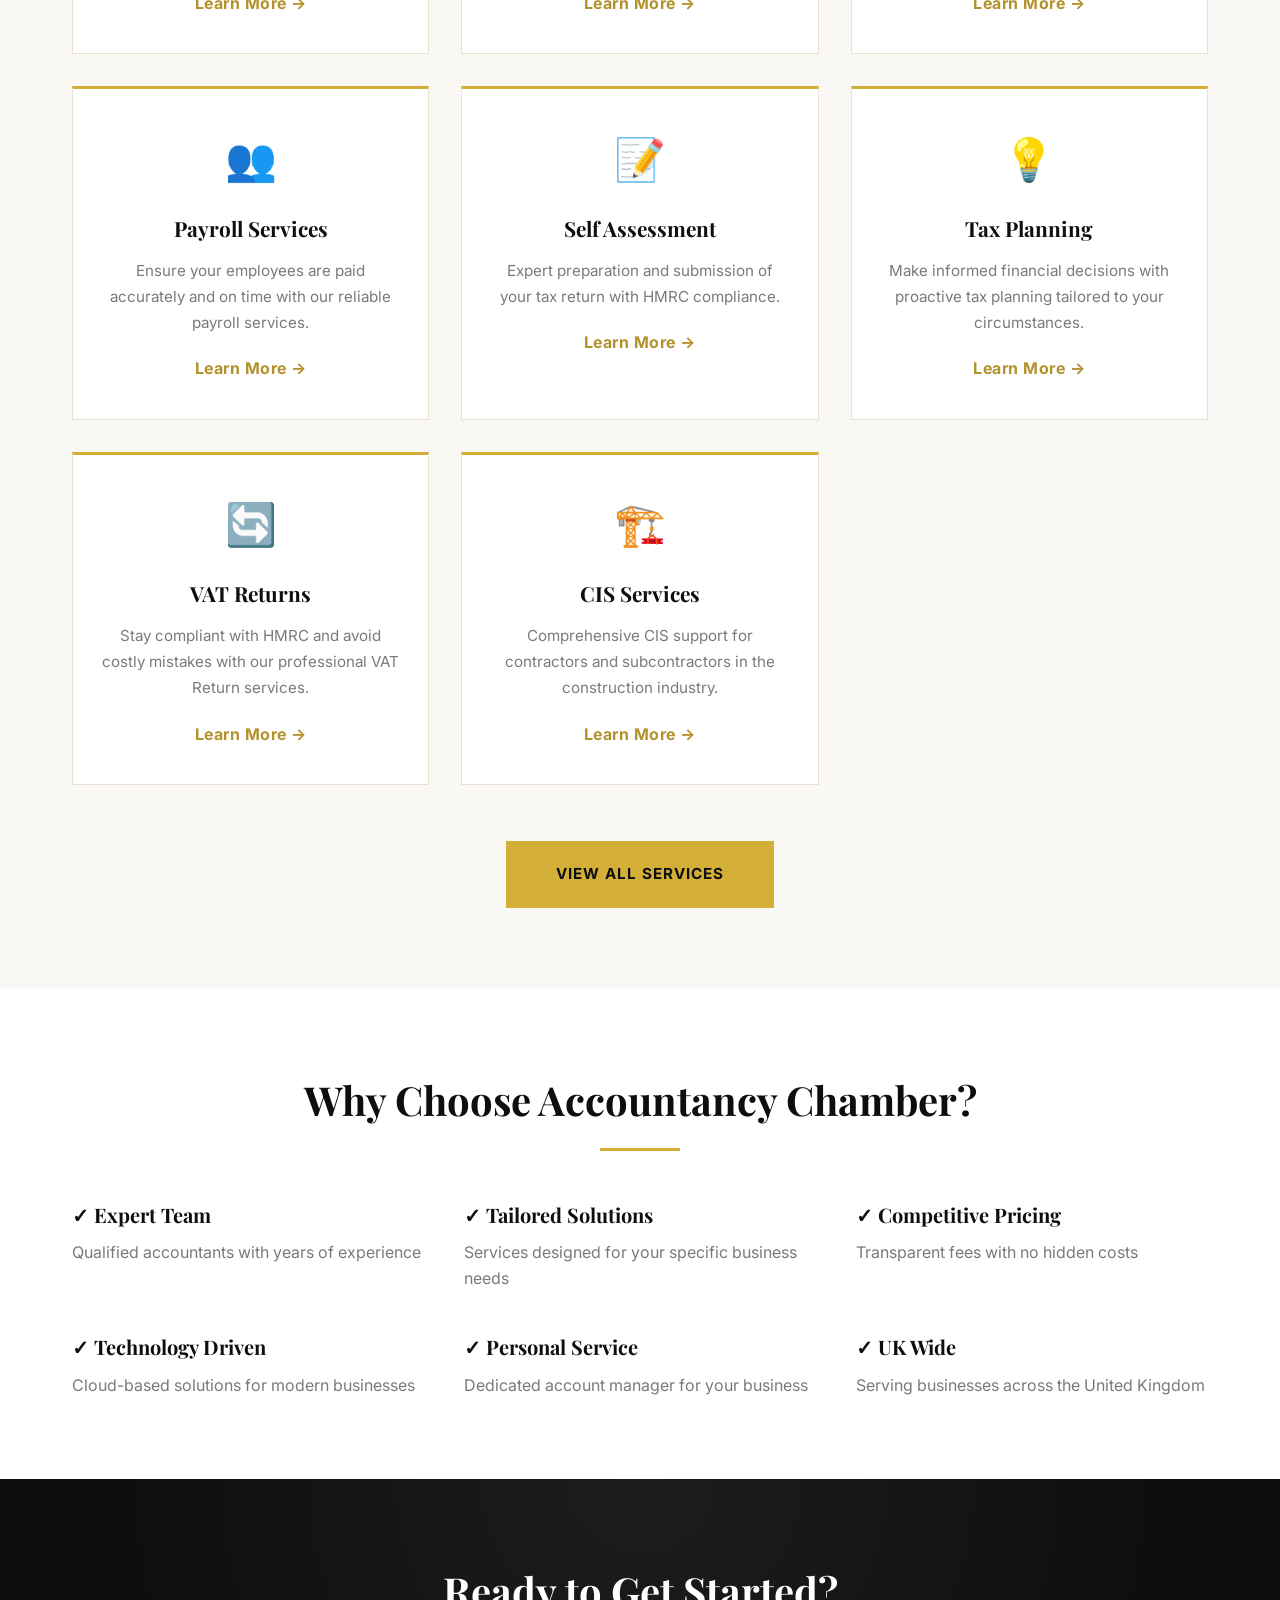
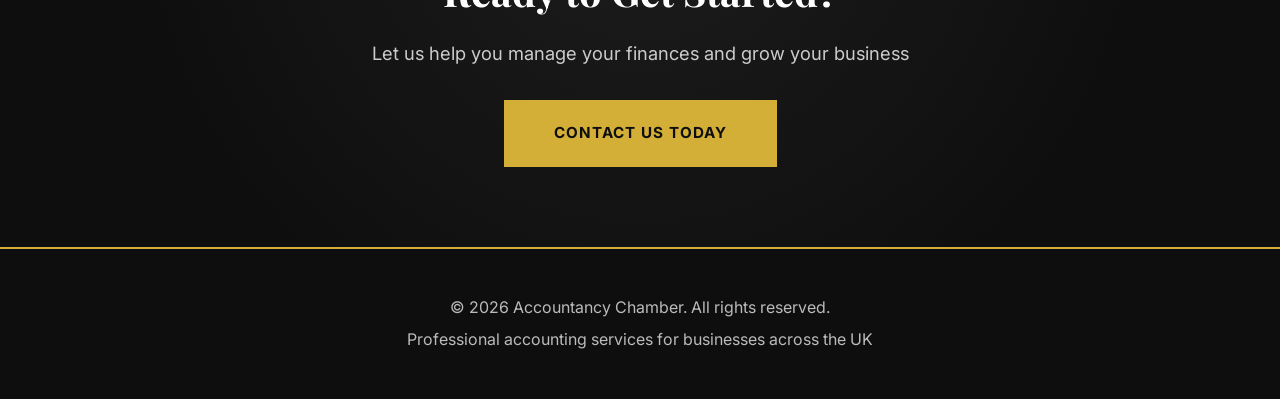
==== commit 47bab9c7: "Update index.html" ====
--- a/index.html
+++ b/index.html
@@ -7,7 +7,7 @@
     <link rel="stylesheet" href="styles.css">
 </head>
 <body>
-    <!-- Top Navigation with Logo -->
+    <!-- Top Navigation -->
     <nav class="navbar">
         <div class="container nav-container">
             <a href="index.html" class="logo-link">
@@ -18,7 +18,7 @@
                 <li><a href="services.html">Services</a></li>
                 <li><a href="process.html">Process</a></li>
                 <li><a href="about.html">About</a></li>
-                <li><a href="#contact">Contact</a></li>
+                <li><a href="contact.html">Contact</a></li>
             </ul>
         </div>
     </nav>
@@ -30,7 +30,7 @@
             <p>Managing your finances effectively is essential for the success and growth of your business. At Accountancy Chamber, we provide reliable and accurate accounting services tailored to the needs of sole traders, limited companies, partnerships, and growing SMEs across the UK.</p>
             <div class="hero-buttons">
                 <a href="services.html" class="btn btn-primary">Our Services</a>
-                <a href="#contact" class="btn btn-secondary">Get in Touch</a>
+                <a href="contact.html" class="btn btn-secondary">Get in Touch</a>
             </div>
         </div>
     </header>
@@ -68,56 +68,49 @@
                 <div class="service-card">
                     <div class="service-icon">📋</div>
                     <h3>Annual Accounts</h3>
-                    <p>Professional annual accounts preparation ensuring compliance with HMRC and Companies House</p>
+                    <p>Professional annual accounts preparation ensuring compliance with HMRC and Companies House.</p>
                     <a href="services.html#annual-accounts" class="service-link">Learn More →</a>
                 </div>
-                
                 <div class="service-card">
                     <div class="service-icon">💰</div>
                     <h3>Bookkeeping</h3>
-                    <p>Keep your financial records accurate, organised, and up to date with our professional services</p>
+                    <p>Keep your financial records accurate, organised, and up to date with our professional services.</p>
                     <a href="services.html#bookkeeping" class="service-link">Learn More →</a>
                 </div>
-                
                 <div class="service-card">
                     <div class="service-icon">🏢</div>
                     <h3>Corporation Tax</h3>
-                    <p>Stay compliant and avoid unnecessary tax liabilities with our expert Corporation Tax services</p>
+                    <p>Stay compliant and avoid unnecessary tax liabilities with our expert Corporation Tax services.</p>
                     <a href="services.html#corporation-tax" class="service-link">Learn More →</a>
                 </div>
-                
                 <div class="service-card">
                     <div class="service-icon">👥</div>
                     <h3>Payroll Services</h3>
                     <p>Ensure your employees are paid accurately and on time with our reliable payroll services.</p>
                     <a href="services.html#payroll" class="service-link">Learn More →</a>
                 </div>
-                
                 <div class="service-card">
                     <div class="service-icon">📝</div>
                     <h3>Self Assessment</h3>
-                    <p>Expert preparation and submission of your tax return with HMRC compliance</p>
+                    <p>Expert preparation and submission of your tax return with HMRC compliance.</p>
                     <a href="services.html#self-assessment" class="service-link">Learn More →</a>
                 </div>
-                
                 <div class="service-card">
                     <div class="service-icon">💡</div>
                     <h3>Tax Planning</h3>
-                    <p>Make informed financial decisions with proactive tax planning tailored to your circumstances</p>
+                    <p>Make informed financial decisions with proactive tax planning tailored to your circumstances.</p>
                     <a href="services.html#tax-planning" class="service-link">Learn More →</a>
                 </div>
-                
                 <div class="service-card">
                     <div class="service-icon">🔄</div>
                     <h3>VAT Returns</h3>
-                    <p>Stay compliant with HMRC and avoid costly mistakes with our professional VAT Return services</p>
+                    <p>Stay compliant with HMRC and avoid costly mistakes with our professional VAT Return services.</p>
                     <a href="services.html#vat-returns" class="service-link">Learn More →</a>
                 </div>
-                
                 <div class="service-card">
                     <div class="service-icon">🏗️</div>
                     <h3>CIS Services</h3>
-                    <p>Comprehensive CIS support for contractors and subcontractors in the construction industry</p>
+                    <p>Comprehensive CIS support for contractors and subcontractors in the construction industry.</p>
                     <a href="services.html#cis" class="service-link">Learn More →</a>
                 </div>
             </div>
@@ -133,30 +126,12 @@
         <div class="container">
             <h2 class="section-title">Why Choose Accountancy Chamber?</h2>
             <div class="features-grid">
-                <div class="feature">
-                    <h3>✓ Expert Team</h3>
-                    <p>Qualified accountants with years of experience</p>
-                </div>
-                <div class="feature">
-                    <h3>✓ Tailored Solutions</h3>
-                    <p>Services designed for your specific business needs</p>
-                </div>
-                <div class="feature">
-                    <h3>✓ Competitive Pricing</h3>
-                    <p>Transparent fees with no hidden costs</p>
-                </div>
-                <div class="feature">
-                    <h3>✓ Technology Driven</h3>
-                    <p>Cloud-based solutions for modern businesses</p>
-                </div>
-                <div class="feature">
-                    <h3>✓ Personal Service</h3>
-                    <p>Dedicated account manager for your business</p>
-                </div>
-                <div class="feature">
-                    <h3>✓ UK Wide</h3>
-                    <p>Serving businesses across the United Kingdom</p>
-                </div>
+                <div class="feature"><h3>✓ Expert Team</h3><p>Qualified accountants with years of experience</p></div>
+                <div class="feature"><h3>✓ Tailored Solutions</h3><p>Services designed for your specific business needs</p></div>
+                <div class="feature"><h3>✓ Competitive Pricing</h3><p>Transparent fees with no hidden costs</p></div>
+                <div class="feature"><h3>✓ Technology Driven</h3><p>Cloud-based solutions for modern businesses</p></div>
+                <div class="feature"><h3>✓ Personal Service</h3><p>Dedicated account manager for your business</p></div>
+                <div class="feature"><h3>✓ UK Wide</h3><p>Serving businesses across the United Kingdom</p></div>
             </div>
         </div>
     </section>
--- a/styles.css
+++ b/styles.css
@@ -1,818 +1,488 @@
-/* Reset and Base Styles */
-* {
-    margin: 0;
-    padding: 0;
-    box-sizing: border-box;
-}
+/* ============================================
+   ACCOUNTANCY CHAMBER - PROFESSIONAL THEME
+   Black | White | Gold
+   ============================================ */
+@import url('https://fonts.googleapis.com/css2?family=Playfair+Display:wght@600;700;800&family=Inter:wght@400;500;600;700&display=swap');
+
+:root {
+    --black: #0e0e0e;
+    --dark: #161616;
+    --gold: #d4af37;
+    --gold-dark: #b3922e;
+    --gold-soft: #f4e9c9;
+    --white: #ffffff;
+    --off-white: #faf8f4;
+    --text: #4a4a4a;
+    --grey: #7a7a7a;
+    --border: #e9e2d0;
+}
+
+* { margin: 0; padding: 0; box-sizing: border-box; }
+
+html { scroll-behavior: smooth; }
 
 body {
-    font-family: 'Segoe UI', Tahoma, Geneva, Verdana, sans-serif;
+    font-family: 'Inter', 'Segoe UI', Tahoma, sans-serif;
     line-height: 1.6;
-    color: #333;
-    background-color: #f8f9fa;
-}
-
-.container {
-    max-width: 1200px;
-    margin: 0 auto;
-    padding: 0 2rem;
-}
-
-/* Top Navigation */
+    color: var(--text);
+    background: var(--off-white);
+}
+
+h1, h2, h3 { font-family: 'Playfair Display', Georgia, serif; color: var(--black); }
+
+::selection { background: var(--gold); color: var(--black); }
+
+.container { max-width: 1200px; margin: 0 auto; padding: 0 2rem; }
+
+/* ============ TOP NAVIGATION (White so black logo shows) ============ */
 .navbar {
-    background: linear-gradient(135deg, #1e3c72 0%, #2a5298 100%);
-    padding: 1.2rem 0;
-    box-shadow: 0 2px 10px rgba(0,0,0,0.1);
+    background: var(--white);
+    padding: 1rem 0;
     position: sticky;
     top: 0;
     z-index: 1000;
-}
-
-.nav-container {
-    display: flex;
-    justify-content: space-between;
-    align-items: center;
-}
+    border-bottom: 2px solid var(--gold);
+    box-shadow: 0 2px 15px rgba(0,0,0,0.06);
+}
+
+.nav-container { display: flex; justify-content: space-between; align-items: center; }
+
+.logo-link { display: flex; align-items: center; }
+
+.nav-logo { height: 55px; width: auto; }
 
 .logo {
-    font-size: 1.8rem;
-    font-weight: bold;
-    color: white;
+    font-family: 'Playfair Display', Georgia, serif;
+    font-size: 1.5rem;
+    font-weight: 700;
+    color: var(--black);
     text-decoration: none;
-}
-
-.nav-menu {
-    display: flex;
-    list-style: none;
-    gap: 2.5rem;
-}
+    letter-spacing: 1px;
+}
+
+.nav-menu { display: flex; list-style: none; gap: 2.2rem; }
 
 .nav-menu a {
-    color: white;
+    color: var(--black);
     text-decoration: none;
-    font-weight: 500;
-    transition: opacity 0.3s;
+    font-weight: 600;
+    font-size: 0.92rem;
+    letter-spacing: 1px;
+    text-transform: uppercase;
     padding: 0.5rem 0;
-}
-
-.nav-menu a:hover,
-.nav-menu a.active {
-    opacity: 0.8;
-    border-bottom: 2px solid white;
-}
-
-/* Hero Section */
+    border-bottom: 2px solid transparent;
+    transition: all 0.3s;
+}
+
+.nav-menu a:hover { color: var(--gold-dark); }
+
+.nav-menu a.active { color: var(--gold-dark); border-bottom-color: var(--gold); }
+
+/* ============ HERO ============ */
 .hero {
-    background: linear-gradient(135deg, #667eea 0%, #764ba2 100%);
-    color: white;
-    padding: 6rem 2rem;
-    text-align: center;
-}
-
-.hero h1 {
-    font-size: 3rem;
-    margin-bottom: 1.5rem;
-    line-height: 1.2;
-}
-
-.hero p {
-    font-size: 1.2rem;
-    max-width: 900px;
-    margin: 0 auto 2.5rem;
-    line-height: 1.8;
-}
-
-.hero-buttons {
-    display: flex;
-    gap: 1.5rem;
-    justify-content: center;
-    flex-wrap: wrap;
-}
-
-/* Buttons */
+    background: radial-gradient(circle at top, #1d1d1d 0%, var(--black) 70%);
+    color: var(--white);
+    padding: 6.5rem 2rem;
+    text-align: center;
+}
+
+.hero h1 { color: var(--white); font-size: 3rem; margin-bottom: 1.5rem; line-height: 1.2; }
+
+.hero h1::after {
+    content: "";
+    display: block;
+    width: 90px;
+    height: 3px;
+    background: var(--gold);
+    margin: 1.3rem auto 0;
+}
+
+.hero p { color: #d6d6d6; font-size: 1.15rem; max-width: 900px; margin: 0 auto 2.5rem; line-height: 1.8; }
+
+.hero-buttons { display: flex; gap: 1.5rem; justify-content: center; flex-wrap: wrap; }
+
+/* ============ BUTTONS ============ */
 .btn {
     display: inline-block;
     padding: 1rem 2.5rem;
-    border-radius: 5px;
+    font-weight: 700;
+    font-size: 0.95rem;
+    letter-spacing: 1px;
+    text-transform: uppercase;
     text-decoration: none;
-    font-weight: 600;
+    border: 2px solid transparent;
     transition: all 0.3s;
     cursor: pointer;
 }
 
-.btn-primary {
-    background: white;
-    color: #667eea;
-}
+.btn-primary { background: var(--gold); color: var(--black); border-color: var(--gold); }
 
 .btn-primary:hover {
+    background: var(--gold-dark);
+    border-color: var(--gold-dark);
     transform: translateY(-3px);
-    box-shadow: 0 10px 20px rgba(0,0,0,0.2);
-}
-
-.btn-secondary {
-    background: transparent;
-    color: white;
-    border: 2px solid white;
-}
-
-.btn-secondary:hover {
-    background: white;
-    color: #667eea;
-}
-
-.btn-large {
-    padding: 1.2rem 3rem;
-    font-size: 1.1rem;
-}
-
-/* Value Proposition */
-.value-prop {
+    box-shadow: 0 10px 25px rgba(212,175,55,0.35);
+}
+
+.btn-secondary { background: transparent; color: var(--gold); border-color: var(--gold); }
+
+.btn-secondary:hover { background: var(--gold); color: var(--black); }
+
+.btn-large { padding: 1.2rem 3rem; }
+
+/* ============ SECTION TITLES ============ */
+.section-title { font-size: 2.5rem; text-align: center; margin-bottom: 1rem; }
+
+.section-title::after {
+    content: "";
+    display: block;
+    width: 80px;
+    height: 3px;
+    background: var(--gold);
+    margin: 1rem auto 0;
+}
+
+.section-subtitle { text-align: center; color: var(--grey); font-size: 1.1rem; max-width: 700px; margin: 0 auto 3rem; }
+
+/* ============ VALUE PROPOSITION ============ */
+.value-prop { padding: 5rem 2rem; background: var(--white); }
+
+.value-grid { display: grid; grid-template-columns: repeat(auto-fit, minmax(280px, 1fr)); gap: 3rem; }
+
+.value-card { text-align: center; padding: 2rem; }
+
+.value-card .icon {
+    width: 75px; height: 75px;
+    border: 2px solid var(--gold);
+    border-radius: 50%;
+    display: flex; align-items: center; justify-content: center;
+    margin: 0 auto 1.3rem;
+    font-size: 1.9rem;
+    color: var(--gold-dark);
+    background: var(--off-white);
+}
+
+.value-card h3 { font-size: 1.5rem; margin-bottom: 0.8rem; }
+
+.value-card p { color: var(--grey); line-height: 1.7; }
+
+/* ============ SERVICES OVERVIEW (Home) ============ */
+.services-overview { padding: 5rem 2rem; background: var(--off-white); }
+
+.services-grid { display: grid; grid-template-columns: repeat(auto-fit, minmax(270px, 1fr)); gap: 2rem; }
+
+.service-card {
+    background: var(--white);
+    padding: 2.3rem 1.8rem;
+    text-align: center;
+    border: 1px solid var(--border);
+    border-top: 3px solid var(--gold);
+    transition: all 0.3s;
+}
+
+.service-card:hover { transform: translateY(-8px); box-shadow: 0 15px 35px rgba(0,0,0,0.1); }
+
+.service-icon { font-size: 2.6rem; margin-bottom: 1.2rem; }
+
+.service-card h3 { font-size: 1.3rem; margin-bottom: 0.8rem; }
+
+.service-card p { color: var(--grey); font-size: 0.95rem; margin-bottom: 1.3rem; line-height: 1.7; }
+
+.service-link { color: var(--gold-dark); font-weight: 700; text-decoration: none; letter-spacing: 0.5px; }
+
+.service-link:hover { color: var(--black); }
+
+.cta-section { text-align: center; margin-top: 3.5rem; }
+
+/* ============ WHY CHOOSE US ============ */
+.why-choose { padding: 5rem 2rem; background: var(--white); }
+
+.features-grid { display: grid; grid-template-columns: repeat(auto-fit, minmax(300px, 1fr)); gap: 2.5rem; margin-top: 3rem; }
+
+.feature h3 { font-size: 1.25rem; margin-bottom: 0.6rem; }
+
+.feature p { color: var(--grey); }
+
+/* ============ DARK CTA SECTIONS ============ */
+.contact-cta, .services-cta {
+    background: radial-gradient(circle at top, #1d1d1d 0%, var(--black) 70%);
+    color: var(--white);
     padding: 5rem 2rem;
-    background: white;
-}
-
-.value-grid {
-    display: grid;
-    grid-template-columns: repeat(auto-fit, minmax(300px, 1fr));
-    gap: 3rem;
-}
-
-.value-card {
-    text-align: center;
-    padding: 2rem;
-}
-
-.value-card .icon {
-    font-size: 3rem;
-    color: #667eea;
-    margin-bottom: 1rem;
-}
-
-.value-card h3 {
-    font-size: 1.5rem;
-    color: #1e3c72;
-    margin-bottom: 1rem;
-}
-
-.value-card p {
-    color: #666;
-    line-height: 1.8;
-}
-
-/* Section Titles */
-.section-title {
-    font-size: 2.5rem;
-    text-align: center;
-    color: #1e3c72;
-    margin-bottom: 1rem;
-}
-
-.section-subtitle {
-    text-align: center;
-    color: #666;
-    font-size: 1.1rem;
-    margin-bottom: 3rem;
-    max-width: 700px;
-    margin-left: auto;
-    margin-right: auto;
-}
-
-/* Services Overview */
-.services-overview {
+    text-align: center;
+}
+
+.contact-cta h2, .services-cta h2 { color: var(--white); font-size: 2.5rem; margin-bottom: 1rem; }
+
+.contact-cta p, .services-cta p { color: #cccccc; font-size: 1.15rem; margin-bottom: 2rem; }
+
+.contact-buttons { display: flex; gap: 1.5rem; justify-content: center; flex-wrap: wrap; }
+
+/* ============ FOOTER ============ */
+.footer {
+    background: var(--black);
+    border-top: 2px solid var(--gold);
+    color: #bbbbbb;
+    text-align: center;
+    padding: 2.5rem 2rem;
+}
+
+.footer p { margin: 0.4rem 0; }
+
+/* ============ PAGE HEADERS (Inner pages) ============ */
+.page-header {
+    background: radial-gradient(circle at top, #1d1d1d 0%, var(--black) 70%);
+    color: var(--white);
     padding: 5rem 2rem;
-    background: #f8f9fa;
-}
-
-.services-grid {
-    display: grid;
-    grid-template-columns: repeat(auto-fit, minmax(280px, 1fr));
-    gap: 2.5rem;
-    margin-bottom: 3rem;
-}
-
-.service-card {
-    background: white;
-    padding: 2.5rem;
-    border-radius: 10px;
-    box-shadow: 0 5px 15px rgba(0,0,0,0.08);
-    transition: all 0.3s;
-    text-align: center;
-}
-
-.service-card:hover {
-    transform: translateY(-10px);
-    box-shadow: 0 15px 30px rgba(0,0,0,0.15);
-}
-
-.service-icon {
-    font-size: 3rem;
-    margin-bottom: 1.5rem;
-}
-
-.service-card h3 {
-    font-size: 1.4rem;
-    color: #1e3c72;
-    margin-bottom: 1rem;
-}
-
-.service-card p {
-    color: #666;
-    line-height: 1.7;
-    margin-bottom: 1.5rem;
-}
-
-.service-link {
-    color: #667eea;
-    text-decoration: none;
-    font-weight: 600;
-    transition: color 0.3s;
-}
-
-.service-link:hover {
-    color: #764ba2;
-}
-
-.cta-section {
-    text-align: center;
-    margin-top: 3rem;
-}
-
-/* Why Choose Us */
-.why-choose {
-    padding: 5rem 2rem;
-    background: white;
-}
-
-.features-grid {
-    display: grid;
-    grid-template-columns: repeat(auto-fit, minmax(300px, 1fr));
-    gap: 2.5rem;
-    margin-top: 3rem;
-}
-
-.feature h3 {
-    color: #1e3c72;
-    margin-bottom: 0.8rem;
-    font-size: 1.3rem;
-}
-
-.feature p {
-    color: #666;
-}
-
-/* Contact CTA */
-.contact-cta {
-    background: linear-gradient(135deg, #1e3c72 0%, #2a5298 100%);
-    color: white;
-    padding: 5rem 2rem;
-    text-align: center;
-}
-
-.contact-cta h2 {
-    font-size: 2.5rem;
-    margin-bottom: 1rem;
-}
-
-.contact-cta p {
-    font-size: 1.2rem;
-    margin-bottom: 2rem;
-}
-
-/* Footer */
-.footer {
-    background: #1e3c72;
-    color: white;
-    text-align: center;
-    padding: 2.5rem 2rem;
-}
-
-.footer p {
-    margin: 0.5rem 0;
-    opacity: 0.9;
-}
-
-/* Responsive */
-@media (max-width: 768px) {
-    .nav-menu {
-        gap: 1.2rem;
-        font-size: 0.9rem;
-    }
-    
-    .hero h1 {
-        font-size: 2rem;
-    }
-    
-    .hero p {
-        font-size: 1rem;
-    }
-    
-    .section-title {
-        font-size: 2rem;
-    }
-    
-    .services-grid {
-        grid-template-columns: 1fr;
-    }
-}
-/* Page Header */
-.page-header {
-    background: linear-gradient(135deg, #667eea 0%, #764ba2 100%);
-    color: white;
-    padding: 4rem 2rem;
-    text-align: center;
-}
-
-.page-header h1 {
-    font-size: 2.8rem;
-    margin-bottom: 1rem;
-}
-
-.page-header p {
-    font-size: 1.2rem;
-    max-width: 700px;
-    margin: 0 auto;
-}
-
-/* Intro Section */
-.intro-section {
-    padding: 4rem 2rem;
-    background: white;
-}
-
-.intro-text {
-    font-size: 1.1rem;
-    line-height: 1.9;
-    color: #555;
-    max-width: 900px;
-    margin: 0 auto;
-    text-align: center;
-}
-
-/* Services Detail Section */
-.services-detail {
-    padding: 3rem 2rem;
-    background: #f8f9fa;
-}
+    text-align: center;
+}
+
+.page-header h1 { color: var(--white); font-size: 2.8rem; margin-bottom: 1rem; }
+
+.page-header h1::after {
+    content: "";
+    display: block;
+    width: 80px;
+    height: 3px;
+    background: var(--gold);
+    margin: 1.2rem auto 0;
+}
+
+.page-header p { color: #cccccc; font-size: 1.15rem; }
+
+/* ============ INTRO ============ */
+.intro-section { padding: 4rem 2rem; background: var(--white); }
+
+.intro-text { max-width: 950px; margin: 0 auto; text-align: center; font-size: 1.1rem; line-height: 1.9; }
+
+/* ============ SERVICES DETAIL ============ */
+.services-detail { padding: 3.5rem 2rem; background: var(--off-white); }
 
 .service-detail-card {
-    background: white;
-    border-radius: 15px;
+    background: var(--white);
+    border: 1px solid var(--border);
     padding: 3rem;
-    margin-bottom: 3rem;
-    box-shadow: 0 5px 20px rgba(0,0,0,0.08);
-    transition: transform 0.3s, box-shadow 0.3s;
-}
-
-.service-detail-card:hover {
-    transform: translateY(-5px);
-    box-shadow: 0 10px 30px rgba(0,0,0,0.12);
-}
+    margin-bottom: 3.5rem;
+    box-shadow: 0 5px 20px rgba(0,0,0,0.05);
+}
+
+/* GOLD BORDER / FRAME AROUND IMAGES */
+.service-image-container {
+    height: 380px;
+    padding: 10px;
+    background: var(--white);
+    border: 3px solid var(--gold);
+    outline: 1px solid var(--gold-dark);
+    outline-offset: 5px;
+    margin: 0.5rem 0 2.5rem;
+}
+
+.service-detail-img { width: 100%; height: 100%; object-fit: cover; display: block; }
 
 .service-header {
     display: flex;
     align-items: center;
-    margin-bottom: 2rem;
-    padding-bottom: 1.5rem;
-    border-bottom: 3px solid #667eea;
-}
-
-.service-icon-large {
-    font-size: 3.5rem;
-    margin-right: 1.5rem;
-}
-
-.service-header h2 {
-    font-size: 2.2rem;
-    color: #1e3c72;
-    margin: 0;
-}
-
-.service-body {
-    padding: 0 0.5rem;
-}
-
-.service-intro {
-    font-size: 1.05rem;
-    line-height: 1.9;
-    color: #555;
-    margin-bottom: 2rem;
-}
-
-.service-body h3 {
-    font-size: 1.5rem;
-    color: #1e3c72;
+    gap: 1rem;
     margin-bottom: 1.5rem;
-}
-
-.service-benefits {
-    list-style: none;
-    padding: 0;
-}
+    padding-bottom: 1rem;
+    border-bottom: 2px solid var(--gold);
+}
+
+.service-header h2 { font-size: 2.1rem; }
+
+.service-icon-large { font-size: 2.4rem; }
+
+.service-intro { font-size: 1.05rem; line-height: 1.9; margin-bottom: 1.8rem; }
+
+.service-body h3 { font-size: 1.4rem; margin-bottom: 1.2rem; }
+
+.service-benefits { list-style: none; }
 
 .service-benefits li {
-    padding: 0.8rem 0;
-    padding-left: 2.5rem;
+    padding: 0.75rem 0 0.75rem 2.3rem;
     position: relative;
-    font-size: 1.05rem;
-    color: #444;
-    line-height: 1.6;
-    border-bottom: 1px solid #f0f0f0;
-}
-
-.service-benefits li:last-child {
-    border-bottom: none;
-}
-
-.service-benefits li:before {
+    border-bottom: 1px solid var(--border);
+    color: var(--text);
+}
+
+.service-benefits li:last-child { border-bottom: none; }
+
+.service-benefits li::before {
     content: "✓";
     position: absolute;
     left: 0;
-    color: #28a745;
-    font-weight: bold;
-    font-size: 1.3rem;
-}
-
-/* Services CTA */
-.services-cta {
-    background: linear-gradient(135deg, #1e3c72 0%, #2a5298 100%);
-    color: white;
-    padding: 5rem 2rem;
-    text-align: center;
-}
-
-.services-cta h2 {
-    font-size: 2.5rem;
-    margin-bottom: 1rem;
-}
-
-.services-cta p {
-    font-size: 1.2rem;
-    margin-bottom: 2rem;
-}
-
-/* Responsive adjustments */
-@media (max-width: 768px) {
-    .service-detail-card {
-        padding: 2rem;
-    }
-    
-    .service-header {
-        flex-direction: column;
-        text-align: center;
-    }
-    
-    .service-icon-large {
-        margin-right: 0;
-        margin-bottom: 1rem;
-    }
-    
-    .service-header h2 {
-        font-size: 1.8rem;
-    }
-}
-
-/* Process Section */
-.process-section {
-    padding: 4rem 2rem;
-    background: #f8f9fa;
-}
+    color: var(--gold-dark);
+    font-weight: 800;
+    font-size: 1.1rem;
+}
+
+/* ============ PROCESS PAGE ============ */
+.process-section { padding: 4rem 2rem; background: var(--off-white); }
 
 .process-step {
     display: flex;
-    background: white;
-    border-radius: 15px;
-    padding: 3rem;
-    margin-bottom: 3rem;
-    box-shadow: 0 5px 20px rgba(0,0,0,0.08);
-    transition: transform 0.3s, box-shadow 0.3s;
-}
-
-.process-step:hover {
-    transform: translateX(10px);
-    box-shadow: 0 10px 30px rgba(0,0,0,0.12);
-}
+    background: var(--white);
+    border: 1px solid var(--border);
+    border-left: 4px solid var(--gold);
+    padding: 2.8rem 3rem;
+    margin-bottom: 2.5rem;
+    transition: all 0.3s;
+}
+
+.process-step:hover { transform: translateX(8px); box-shadow: 0 10px 25px rgba(0,0,0,0.08); }
 
 .step-number {
-    font-size: 4rem;
-    font-weight: bold;
-    color: #667eea;
-    opacity: 0.3;
-    margin-right: 3rem;
+    font-family: 'Playfair Display', Georgia, serif;
+    font-size: 3.8rem;
+    font-weight: 800;
+    color: var(--gold);
+    min-width: 100px;
+    margin-right: 2.5rem;
     line-height: 1;
-    min-width: 100px;
-}
-
-.step-content {
-    flex: 1;
-}
-
-.step-content h2 {
-    font-size: 2rem;
-    color: #1e3c72;
-    margin-bottom: 1rem;
-}
-
-.step-content p {
-    font-size: 1.05rem;
-    color: #555;
-    line-height: 1.8;
-    margin-bottom: 1.5rem;
-}
-
-.step-details {
-    list-style: none;
-    padding: 0;
-    margin-top: 1.5rem;
-}
+}
+/* ============ PROCESS PAGE (continued) ============ */
+.step-content h2 { font-size: 1.9rem; margin-bottom: 1rem; }
+
+.step-content p { font-size: 1.05rem; line-height: 1.8; margin-bottom: 1.2rem; }
+
+.step-details { list-style: none; margin-top: 1rem; }
 
 .step-details li {
-    padding: 0.6rem 0;
-    padding-left: 2rem;
+    padding: 0.5rem 0 0.5rem 1.9rem;
     position: relative;
-    color: #444;
-    font-size: 1rem;
-}
-
-.step-details li:before {
+    color: var(--text);
+}
+
+.step-details li::before {
     content: "→";
     position: absolute;
     left: 0;
-    color: #667eea;
-    font-weight: bold;
-}
-
-/* Process Benefits */
-.process-benefits {
-    padding: 5rem 2rem;
-    background: white;
-}
-
-.benefits-grid {
-    display: grid;
-    grid-template-columns: repeat(auto-fit, minmax(250px, 1fr));
-    gap: 2.5rem;
-    margin-top: 3rem;
-}
+    color: var(--gold-dark);
+    font-weight: 700;
+}
+
+/* ============ PROCESS BENEFITS ============ */
+.process-benefits { padding: 5rem 2rem; background: var(--white); }
+
+.benefits-grid { display: grid; grid-template-columns: repeat(auto-fit, minmax(240px, 1fr)); gap: 2rem; margin-top: 3rem; }
 
 .benefit-card {
     text-align: center;
-    padding: 2.5rem 2rem;
-    background: #f8f9fa;
-    border-radius: 10px;
-    transition: transform 0.3s, box-shadow 0.3s;
-}
-
-.benefit-card:hover {
-    transform: translateY(-10px);
-    box-shadow: 0 10px 25px rgba(0,0,0,0.1);
-}
-
-.benefit-icon {
-    font-size: 3rem;
-    margin-bottom: 1rem;
-}
-
-.benefit-card h3 {
-    font-size: 1.4rem;
-    color: #1e3c72;
-    margin-bottom: 0.8rem;
-}
-
-.benefit-card p {
-    color: #666;
-    line-height: 1.6;
-}
-
-/* Responsive adjustments */
-@media (max-width: 768px) {
-    .process-step {
-        flex-direction: column;
-        padding: 2rem;
-    }
-    
-    .step-number {
-        margin-right: 0;
-        margin-bottom: 1rem;
-        min-width: auto;
-        text-align: center;
-    }
-    
-    .step-content h2 {
-        font-size: 1.6rem;
-    }
-}
-/* About Intro Section */
-.about-intro {
-    padding: 5rem 2rem;
-    background: white;
-}
-
-.about-content {
-    display: flex;
-    gap: 4rem;
-    align-items: center;
-}
-
-.about-text {
-    flex: 1;
-}
-
-.about-text h2 {
-    font-size: 2.2rem;
-    color: #1e3c72;
-    margin-bottom: 1.5rem;
-}
-
-.about-text p {
-    font-size: 1.1rem;
-    color: #555;
-    line-height: 1.8;
-    margin-bottom: 1.5rem;
-}
+    padding: 2.3rem 1.5rem;
+    background: var(--off-white);
+    border: 1px solid var(--border);
+    border-top: 3px solid var(--gold);
+    transition: all 0.3s;
+}
+
+.benefit-card:hover { transform: translateY(-8px); box-shadow: 0 12px 28px rgba(0,0,0,0.1); }
+
+.benefit-icon { font-size: 2.6rem; margin-bottom: 1rem; }
+
+.benefit-card h3 { font-size: 1.3rem; margin-bottom: 0.6rem; }
+
+.benefit-card p { color: var(--grey); }
+
+/* ============ ABOUT PAGE ============ */
+.about-intro { padding: 5rem 2rem; background: var(--white); }
+
+.about-content { display: flex; gap: 4rem; align-items: stretch; }
+
+.about-text { flex: 1; }
+
+.about-text h2 { font-size: 2.2rem; margin-bottom: 1.3rem; }
+
+.about-text h2::after {
+    content: "";
+    display: block;
+    width: 70px;
+    height: 3px;
+    background: var(--gold);
+    margin-top: 0.9rem;
+}
+
+.about-text p { font-size: 1.05rem; line-height: 1.9; margin-bottom: 1.3rem; }
 
 .about-image-placeholder {
     flex: 1;
-    background: linear-gradient(135deg, #667eea 0%, #764ba2 100%);
-    border-radius: 15px;
-    padding: 4rem 2rem;
-    text-align: center;
-    color: white;
-    box-shadow: 0 10px 30px rgba(102, 126, 234, 0.3);
-}
-
-.placeholder-icon {
-    font-size: 5rem;
-    margin-bottom: 1rem;
-}
-
-.about-image-placeholder p {
-    font-size: 1.2rem;
-    font-weight: 600;
-}
-
-/* Mission & Vision */
-.mission-vision {
-    padding: 5rem 2rem;
-    background: #f8f9fa;
-}
-
-.mv-grid {
-    display: grid;
-    grid-template-columns: repeat(auto-fit, minmax(400px, 1fr));
-    gap: 3rem;
-}
-
-.mv-card {
-    background: white;
-    padding: 3rem;
-    border-radius: 15px;
-    box-shadow: 0 5px 20px rgba(0,0,0,0.05);
-    text-align: center;
-    transition: transform 0.3s;
-}
-
-.mv-card:hover {
-    transform: translateY(-10px);
-}
-
-.mv-icon {
-    font-size: 3.5rem;
-    margin-bottom: 1.5rem;
-}
-
-.mv-card h3 {
-    font-size: 1.8rem;
-    color: #1e3c72;
-    margin-bottom: 1rem;
-}
-
-.mv-card p {
-    color: #666;
-    line-height: 1.7;
-    font-size: 1.05rem;
-}
-
-/* Why Us Detailed */
-.why-us-detailed {
-    padding: 5rem 2rem;
-    background: white;
-}
-
-.features-grid {
-    display: grid;
-    grid-template-columns: repeat(auto-fit, minmax(320px, 1fr));
-    gap: 2.5rem;
-    margin-top: 3rem;
-}
-
-.feature-card {
-    background: #f8f9fa;
-    padding: 2.5rem;
-    border-radius: 10px;
-    transition: all 0.3s;
-    border-left: 4px solid #667eea;
-}
-
-.feature-card:hover {
-    background: white;
-    box-shadow: 0 10px 25px rgba(0,0,0,0.1);
-    transform: translateY(-5px);
-}
-
-.feature-icon {
-    font-size: 2.5rem;
-    margin-bottom: 1rem;
-}
-
-.feature-card h3 {
-    font-size: 1.4rem;
-    color: #1e3c72;
-    margin-bottom: 1rem;
-}
-
-.feature-card p {
-    color: #666;
-    line-height: 1.6;
-}
-
-/* Contact Buttons */
-.contact-buttons {
+    background: radial-gradient(circle at top, #1d1d1d 0%, var(--black) 70%);
+    border: 3px solid var(--gold);
+    outline: 1px solid var(--gold-dark);
+    outline-offset: 5px;
     display: flex;
-    gap: 1.5rem;
-    justify-content: center;
-    flex-wrap: wrap;
-    margin-top: 2rem;
-}
-
-.btn-secondary {
-    background: transparent;
-    color: white;
-    border: 2px solid white;
-}
-
-.btn-secondary:hover {
-    background: white;
-    color: #667eea;
-}
-
-/* Responsive adjustments */
-@media (max-width: 768px) {
-    .about-content {
-        flex-direction: column;
-        gap: 2rem;
-    }
-    
-    .mv-grid {
-        grid-template-columns: 1fr;
-    }
-    
-    .about-text h2 {
-        font-size: 1.8rem;
-    }
-}
-/* Logo Image Styles */
-.logo-link {
-    display: flex;
-    align-items: center;
-}
-
-.nav-logo {
-    height: 50px; /* Adjust this height if your logo is too big/small */
-    width: auto;
-    object-fit: contain;
-}
-
-/* Service Detail Image Styles */
-.service-image-container {
-    width: 100%;
-    height: 300px;
-    margin-bottom: 2rem;
-    border-radius: 10px;
-    overflow: hidden;
-    background-color: #f0f0f0;
-    display: flex;
+    flex-direction: column;
     align-items: center;
     justify-content: center;
-}
-
-.service-detail-img {
-    width: 100%;
-    height: 100%;
-    object-fit: cover;
-    transition: transform 0.3s ease;
-}
-
-.service-detail-card:hover .service-detail-img {
-    transform: scale(1.02);
-}
-
-/* Responsive Image Adjustments */
+    padding: 3rem;
+    text-align: center;
+    color: var(--white);
+}
+
+.about-image-placeholder img { width: 100%; height: 100%; object-fit: cover; }
+
+.placeholder-icon { font-size: 4rem; margin-bottom: 1rem; }
+
+.about-image-placeholder p { color: var(--gold); font-size: 1.2rem; font-weight: 600; }
+
+/* ============ MISSION & VISION ============ */
+.mission-vision { padding: 5rem 2rem; background: var(--off-white); }
+
+.mv-grid { display: grid; grid-template-columns: repeat(auto-fit, minmax(340px, 1fr)); gap: 3rem; }
+
+.mv-card {
+    background: var(--white);
+    border: 1px solid var(--border);
+    border-top: 3px solid var(--gold);
+    padding: 3rem 2.5rem;
+    text-align: center;
+    transition: all 0.3s;
+}
+
+.mv-card:hover { transform: translateY(-8px); box-shadow: 0 12px 28px rgba(0,0,0,0.1); }
+
+.mv-icon { font-size: 3rem; margin-bottom: 1.2rem; }
+
+.mv-card h3 { font-size: 1.7rem; margin-bottom: 1rem; }
+
+.mv-card p { color: var(--grey); line-height: 1.8; }
+
+/* ============ WHY US DETAILED ============ */
+.why-us-detailed { padding: 5rem 2rem; background: var(--white); }
+
+.feature-card {
+    background: var(--off-white);
+    border: 1px solid var(--border);
+    border-left: 4px solid var(--gold);
+    padding: 2.3rem;
+    transition: all 0.3s;
+}
+
+.feature-card:hover { transform: translateY(-6px); background: var(--white); box-shadow: 0 12px 28px rgba(0,0,0,0.1); }
+
+.feature-icon { font-size: 2.4rem; margin-bottom: 1rem; }
+
+.feature-card h3 { font-size: 1.3rem; margin-bottom: 0.8rem; }
+
+.feature-card p { color: var(--grey); line-height: 1.7; }
+
+/* ============ RESPONSIVE (Mobile) ============ */
+@media (max-width: 992px) {
+    .about-content { flex-direction: column; gap: 2.5rem; }
+    .mv-grid { grid-template-columns: 1fr; }
+    .process-step { flex-direction: column; padding: 2rem; }
+    .step-number { min-width: auto; margin-right: 0; margin-bottom: 1rem; }
+}
+
 @media (max-width: 768px) {
-    .nav-logo {
-        height: 40px;
-    }
-    .service-image-container {
-        height: 200px;
-    }
-}
+    .nav-container { flex-direction: column; gap: 1rem; }
+    .nav-menu { gap: 1.2rem; flex-wrap: wrap; justify-content: center; }
+    .hero h1 { font-size: 2.2rem; }
+    .hero p { font-size: 1rem; }
+    .page-header h1 { font-size: 2rem; }
+    .section-title { font-size: 2rem; }
+    .services-grid { grid-template-columns: 1fr; }
+    .features-grid { grid-template-columns: 1fr; }
+    .service-detail-card { padding: 2rem 1.5rem; }
+    .service-image-container { height: 240px; }
+    .service-header h2 { font-size: 1.6rem; }
+    .contact-cta h2, .services-cta h2 { font-size: 2rem; }
+}
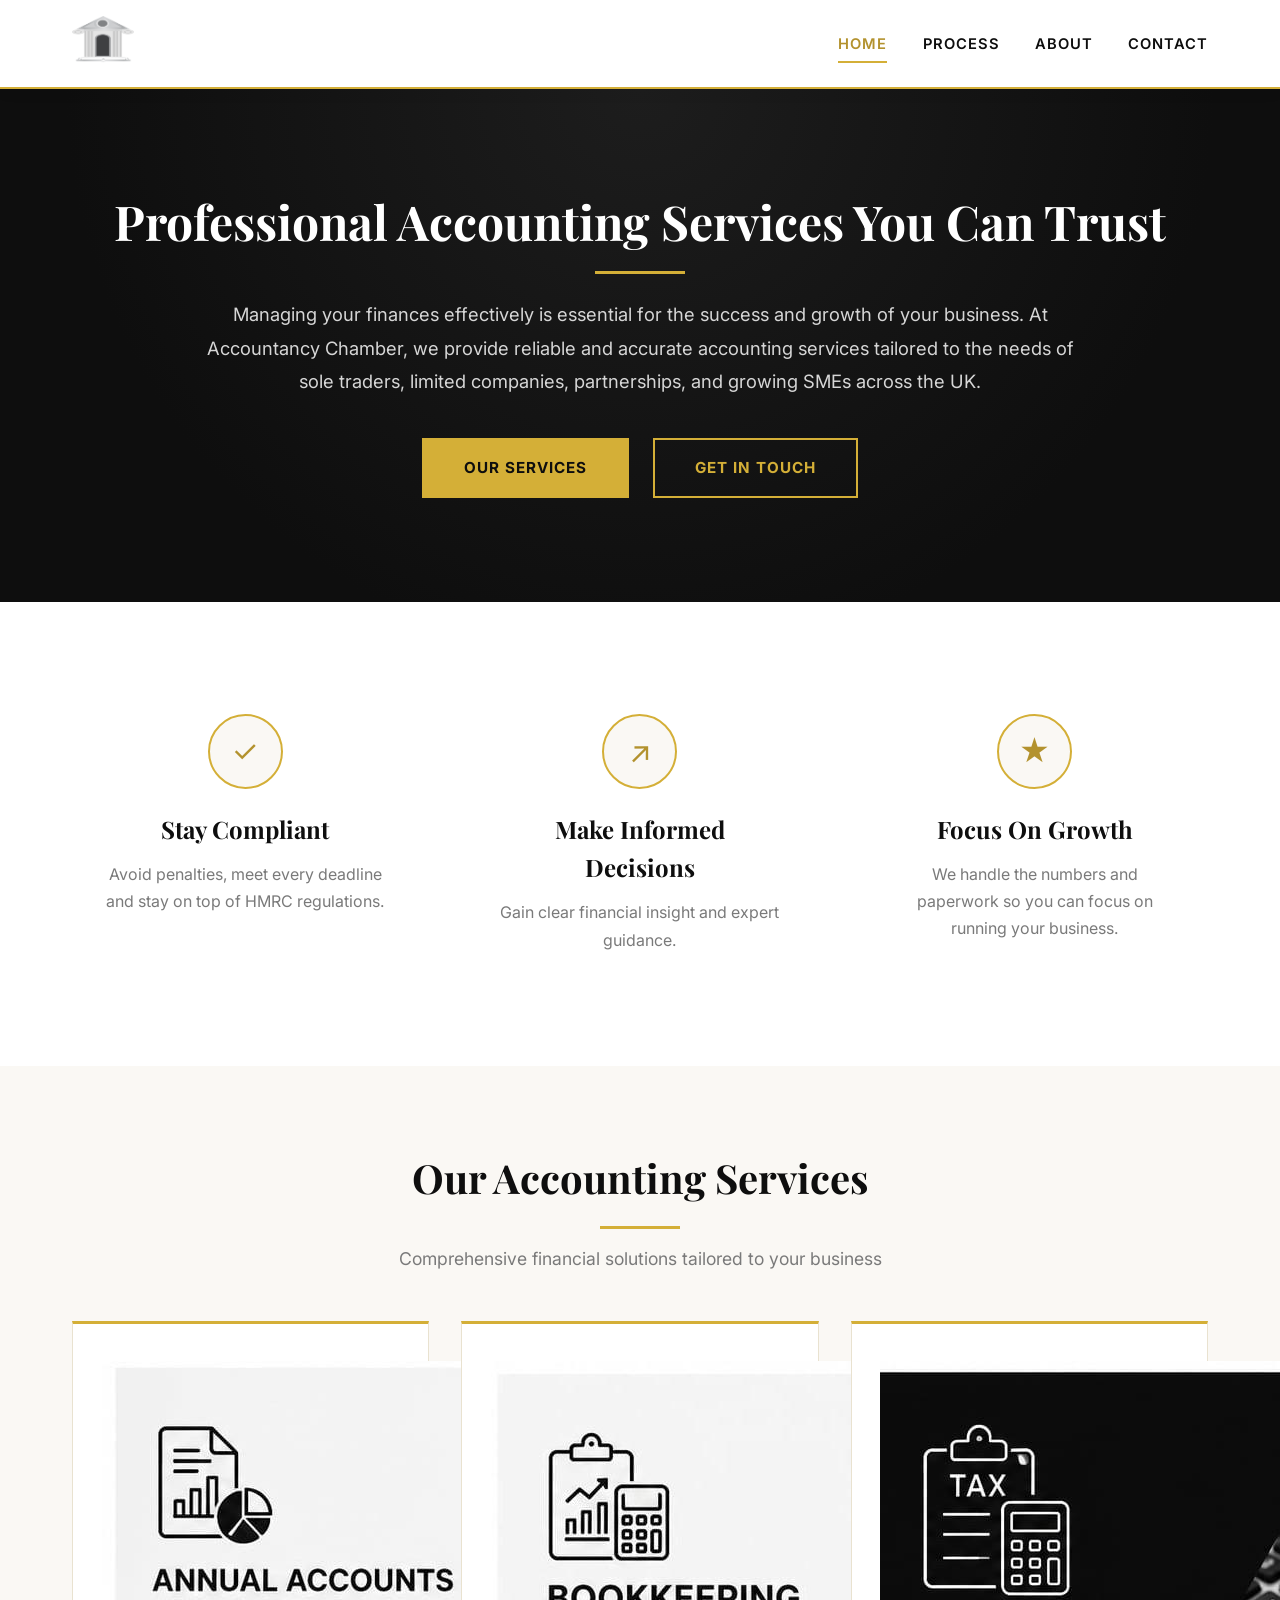
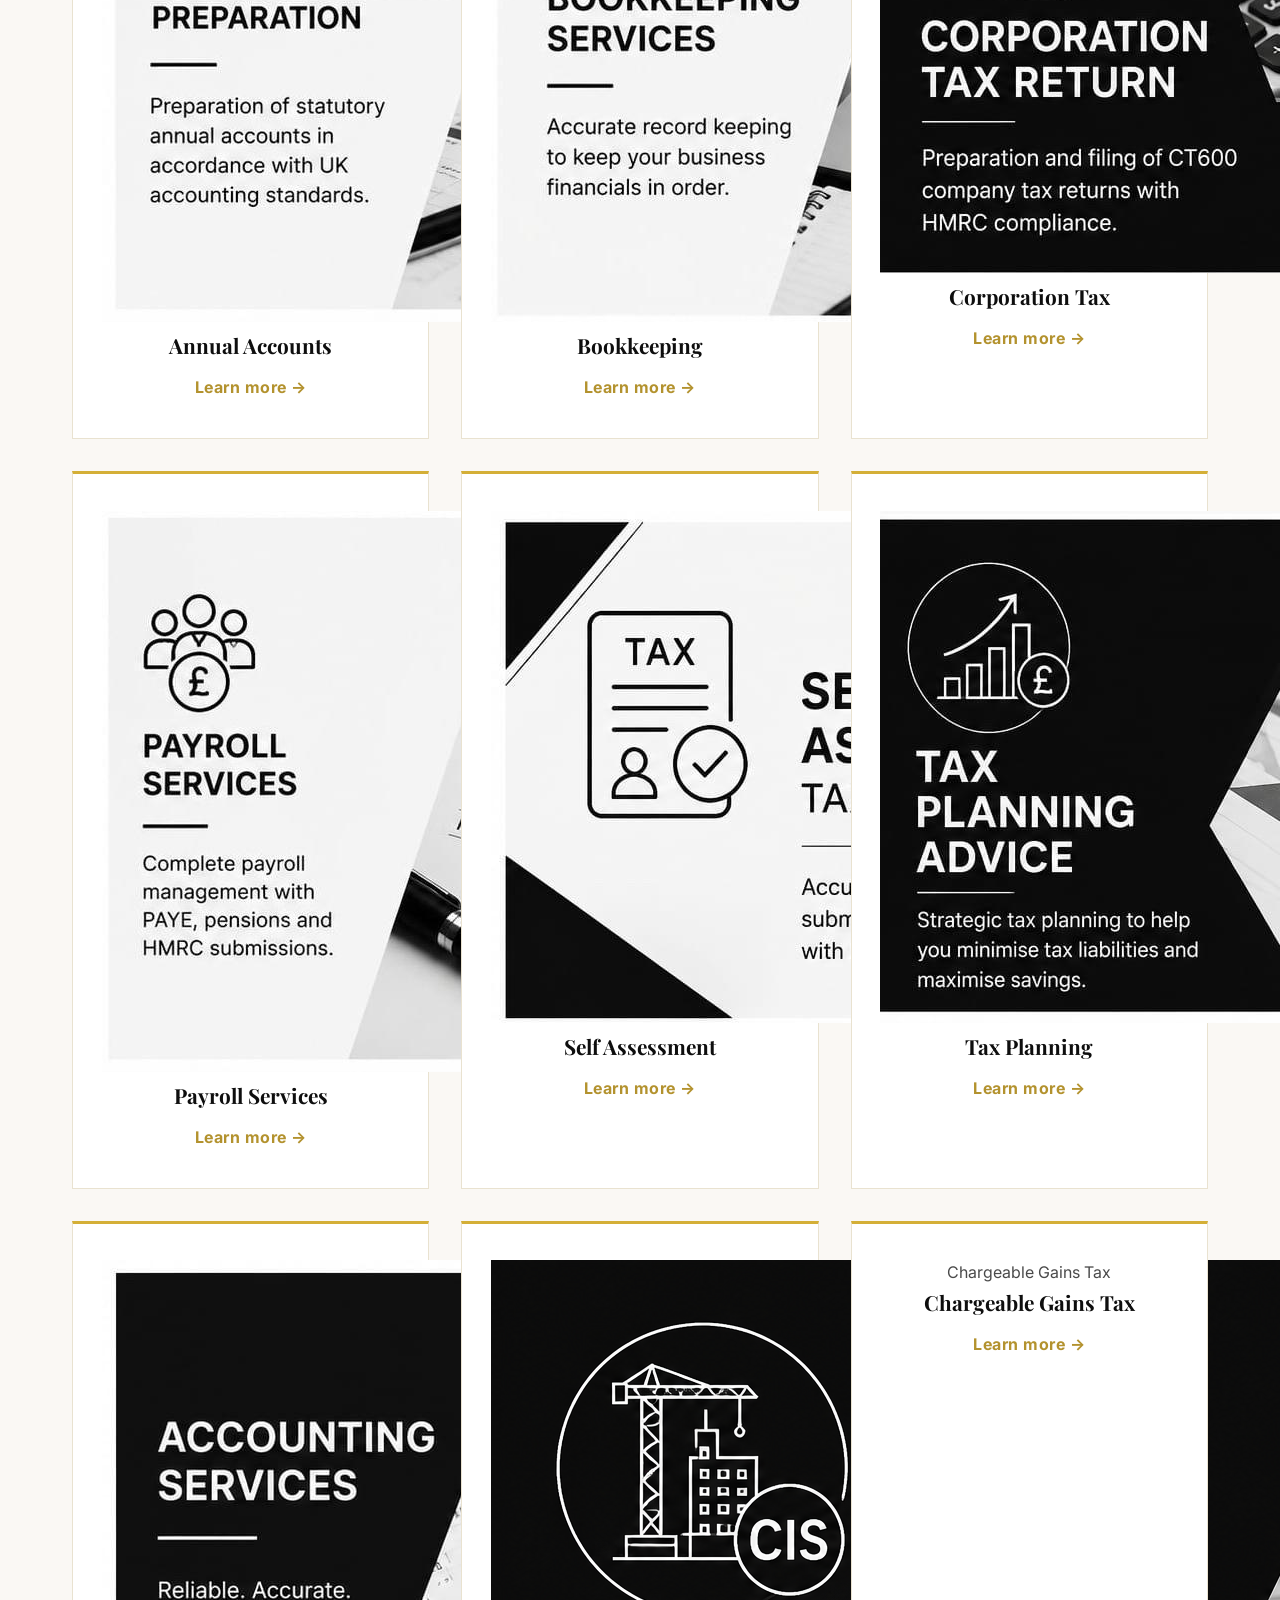
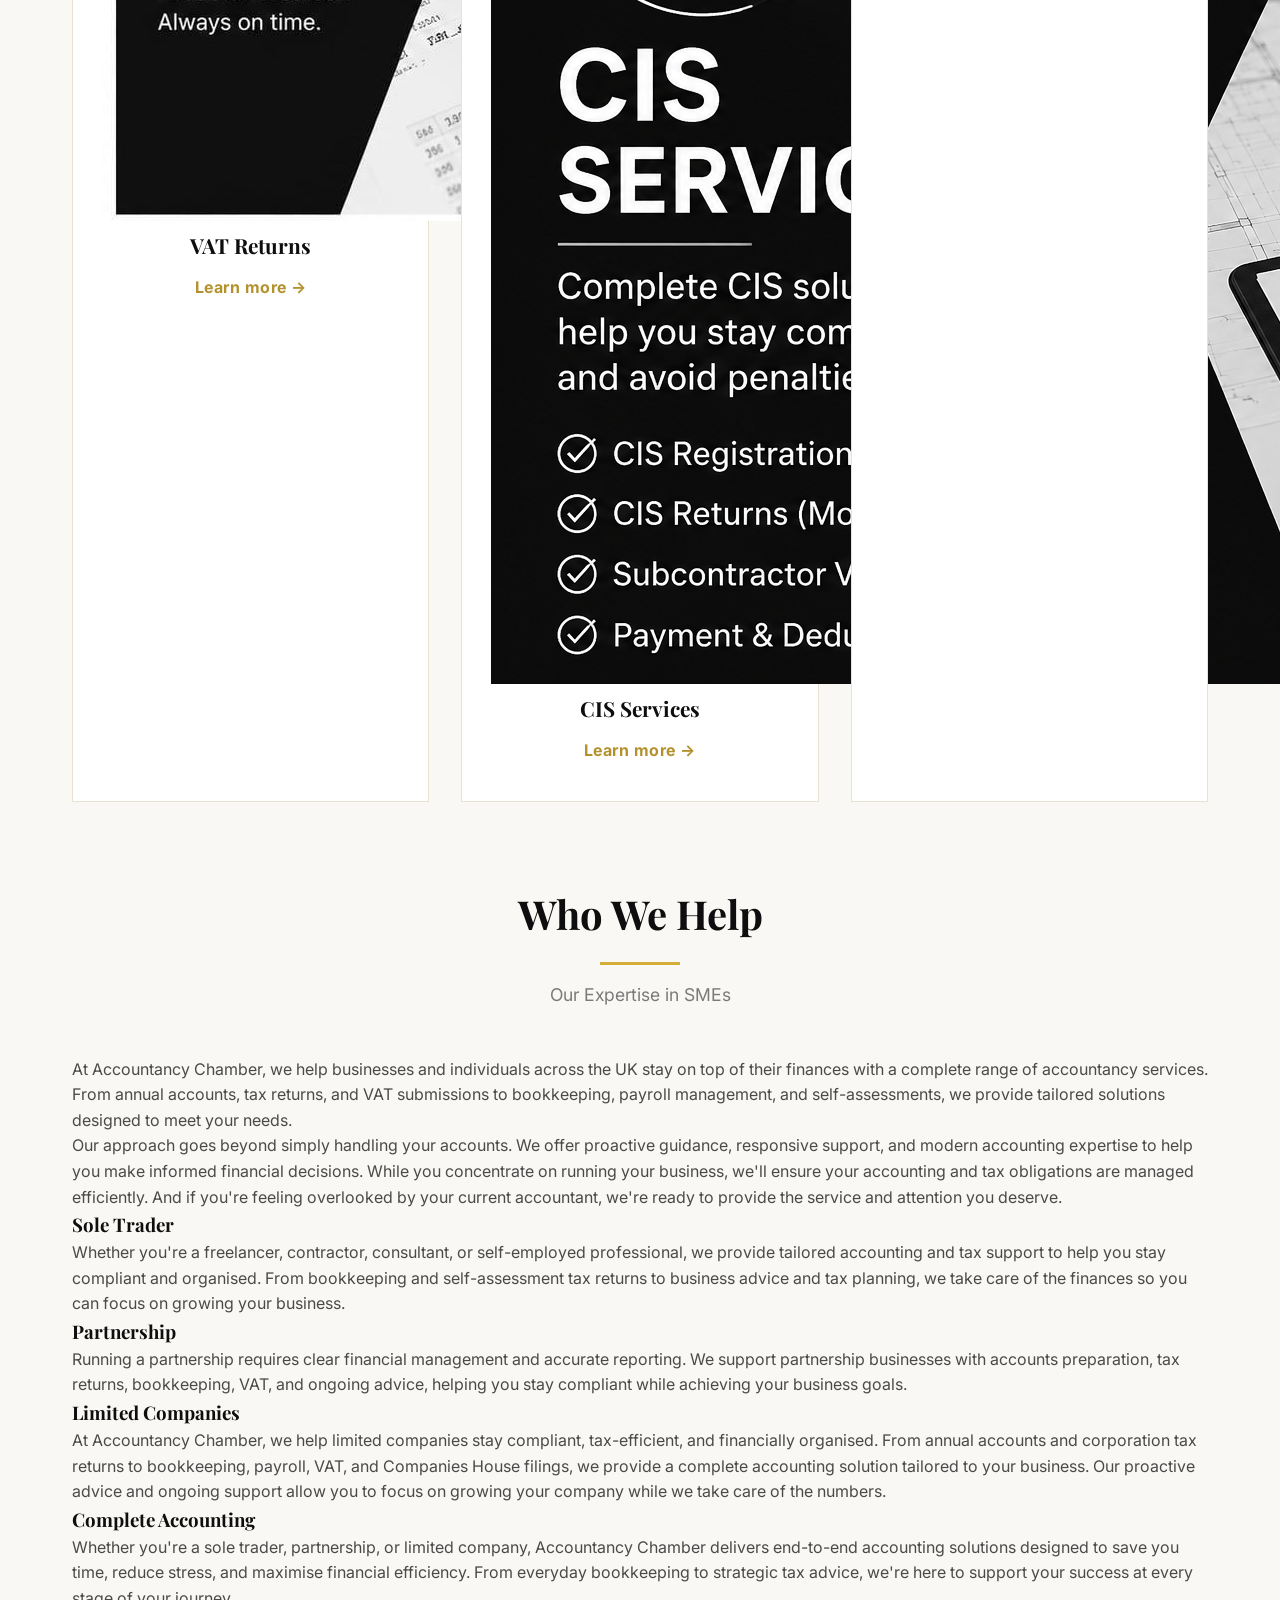
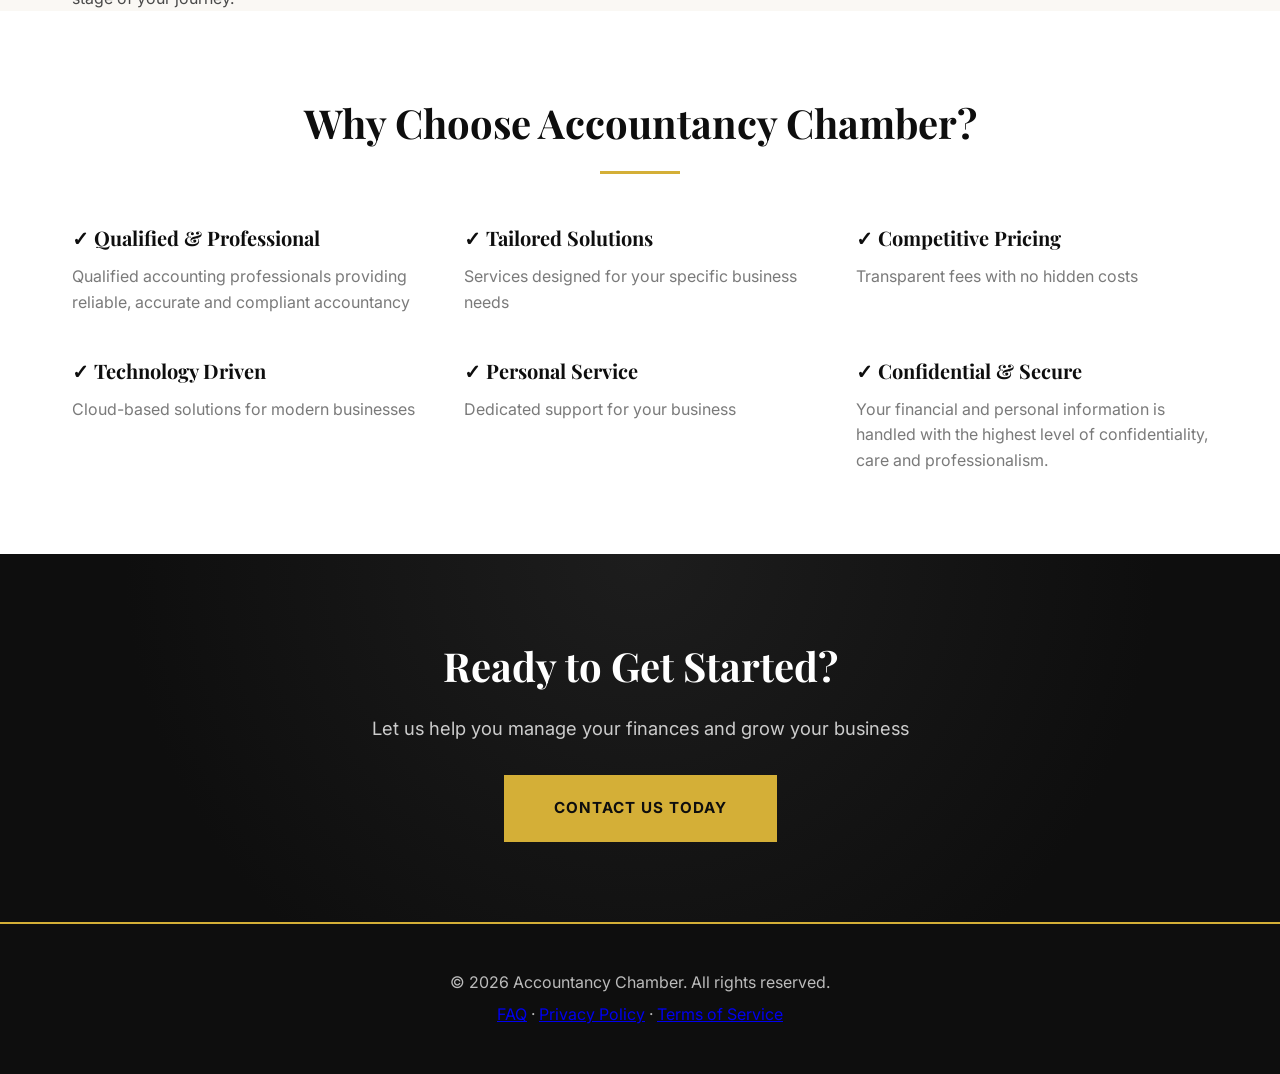
==== commit b33b2e01: "Update index.html for final site build" ====
--- a/index.html
+++ b/index.html
@@ -1,156 +1,28 @@
-<!DOCTYPE html>
-<html lang="en">
-<head>
-    <meta charset="UTF-8">
-    <meta name="viewport" content="width=device-width, initial-scale=1.0">
-    <title>Accountancy Chamber - Professional Accounting Services UK</title>
-    <link rel="stylesheet" href="styles.css">
-</head>
-<body>
-    <!-- Top Navigation -->
-    <nav class="navbar">
-        <div class="container nav-container">
-            <a href="index.html" class="logo-link">
-                <img src="logo.png" alt="Accountancy Chamber Logo" class="nav-logo">
-            </a>
-            <ul class="nav-menu">
-                <li><a href="index.html" class="active">Home</a></li>
-                <li><a href="services.html">Services</a></li>
-                <li><a href="process.html">Process</a></li>
-                <li><a href="about.html">About</a></li>
-                <li><a href="contact.html">Contact</a></li>
-            </ul>
-        </div>
-    </nav>
-
-    <!-- Hero Section -->
-    <header class="hero">
-        <div class="container">
-            <h1>Professional Accounting Services You Can Trust</h1>
-            <p>Managing your finances effectively is essential for the success and growth of your business. At Accountancy Chamber, we provide reliable and accurate accounting services tailored to the needs of sole traders, limited companies, partnerships, and growing SMEs across the UK.</p>
-            <div class="hero-buttons">
-                <a href="services.html" class="btn btn-primary">Our Services</a>
-                <a href="contact.html" class="btn btn-secondary">Get in Touch</a>
-            </div>
-        </div>
-    </header>
-
-    <!-- Value Proposition -->
-    <section class="value-prop">
-        <div class="container">
-            <div class="value-grid">
-                <div class="value-card">
-                    <div class="icon">✓</div>
-                    <h3>Stay Compliant</h3>
-                    <p>Never miss a deadline or worry about HMRC regulations again</p>
-                </div>
-                <div class="value-card">
-                    <div class="icon">📊</div>
-                    <h3>Make Informed Decisions</h3>
-                    <p>Get clear financial insights to grow your business confidently</p>
-                </div>
-                <div class="value-card">
-                    <div class="icon">🎯</div>
-                    <h3>Focus on Growth</h3>
-                    <p>We handle the numbers and paperwork so you can focus on running your business</p>
-                </div>
-            </div>
-        </div>
-    </section>
-
-    <!-- Services Overview -->
-    <section class="services-overview">
-        <div class="container">
-            <h2 class="section-title">Our Accounting Services</h2>
-            <p class="section-subtitle">Comprehensive financial solutions tailored to your business needs</p>
-            
-            <div class="services-grid">
-                <div class="service-card">
-                    <div class="service-icon">📋</div>
-                    <h3>Annual Accounts</h3>
-                    <p>Professional annual accounts preparation ensuring compliance with HMRC and Companies House.</p>
-                    <a href="services.html#annual-accounts" class="service-link">Learn More →</a>
-                </div>
-                <div class="service-card">
-                    <div class="service-icon">💰</div>
-                    <h3>Bookkeeping</h3>
-                    <p>Keep your financial records accurate, organised, and up to date with our professional services.</p>
-                    <a href="services.html#bookkeeping" class="service-link">Learn More →</a>
-                </div>
-                <div class="service-card">
-                    <div class="service-icon">🏢</div>
-                    <h3>Corporation Tax</h3>
-                    <p>Stay compliant and avoid unnecessary tax liabilities with our expert Corporation Tax services.</p>
-                    <a href="services.html#corporation-tax" class="service-link">Learn More →</a>
-                </div>
-                <div class="service-card">
-                    <div class="service-icon">👥</div>
-                    <h3>Payroll Services</h3>
-                    <p>Ensure your employees are paid accurately and on time with our reliable payroll services.</p>
-                    <a href="services.html#payroll" class="service-link">Learn More →</a>
-                </div>
-                <div class="service-card">
-                    <div class="service-icon">📝</div>
-                    <h3>Self Assessment</h3>
-                    <p>Expert preparation and submission of your tax return with HMRC compliance.</p>
-                    <a href="services.html#self-assessment" class="service-link">Learn More →</a>
-                </div>
-                <div class="service-card">
-                    <div class="service-icon">💡</div>
-                    <h3>Tax Planning</h3>
-                    <p>Make informed financial decisions with proactive tax planning tailored to your circumstances.</p>
-                    <a href="services.html#tax-planning" class="service-link">Learn More →</a>
-                </div>
-                <div class="service-card">
-                    <div class="service-icon">🔄</div>
-                    <h3>VAT Returns</h3>
-                    <p>Stay compliant with HMRC and avoid costly mistakes with our professional VAT Return services.</p>
-                    <a href="services.html#vat-returns" class="service-link">Learn More →</a>
-                </div>
-                <div class="service-card">
-                    <div class="service-icon">🏗️</div>
-                    <h3>CIS Services</h3>
-                    <p>Comprehensive CIS support for contractors and subcontractors in the construction industry.</p>
-                    <a href="services.html#cis" class="service-link">Learn More →</a>
-                </div>
-            </div>
-            
-            <div class="cta-section">
-                <a href="services.html" class="btn btn-primary btn-large">View All Services</a>
-            </div>
-        </div>
-    </section>
-
-    <!-- Why Choose Us -->
-    <section class="why-choose">
-        <div class="container">
-            <h2 class="section-title">Why Choose Accountancy Chamber?</h2>
-            <div class="features-grid">
-                <div class="feature"><h3>✓ Expert Team</h3><p>Qualified accountants with years of experience</p></div>
-                <div class="feature"><h3>✓ Tailored Solutions</h3><p>Services designed for your specific business needs</p></div>
-                <div class="feature"><h3>✓ Competitive Pricing</h3><p>Transparent fees with no hidden costs</p></div>
-                <div class="feature"><h3>✓ Technology Driven</h3><p>Cloud-based solutions for modern businesses</p></div>
-                <div class="feature"><h3>✓ Personal Service</h3><p>Dedicated account manager for your business</p></div>
-                <div class="feature"><h3>✓ UK Wide</h3><p>Serving businesses across the United Kingdom</p></div>
-            </div>
-        </div>
-    </section>
-
-    <!-- Contact CTA -->
-    <section class="contact-cta" id="contact">
-        <div class="container">
-            <h2>Ready to Get Started?</h2>
-            <p>Let us help you manage your finances and grow your business</p>
-            <a href="mailto:info@accountancychamber.co.uk" class="btn btn-primary btn-large">Contact Us Today</a>
-        </div>
-    </section>
-
-    <!-- Footer -->
-    <footer class="footer">
-        <div class="container">
-            <p>&copy; 2026 Accountancy Chamber. All rights reserved.</p>
-            <p>Professional accounting services for businesses across the UK</p>
-        </div>
-    </footer>
-</body>
-</html>
+<!DOCTYPE html>
+<html lang="en">
+<head><meta charset="UTF-8"><meta name="viewport" content="width=device-width, initial-scale=1.0"><title>Accountancy Chamber - Professional Accounting Services UK</title><link rel="stylesheet" href="styles.css"></head>
+<body>
+<nav class="navbar"><div class="container nav-container"><a href="index.html" class="logo-link"><img src="logo.png" alt="Accountancy Chamber Logo" class="nav-logo"></a><ul class="nav-menu"><li><a href="index.html" class="active">Home</a></li><li><a href="process.html">Process</a></li><li><a href="about.html">About</a></li><li><a href="contact.html">Contact</a></li></ul></div></nav>
+<header class="hero"><div class="container"><h1>Professional Accounting Services You Can Trust</h1><p>Managing your finances effectively is essential for the success and growth of your business. At Accountancy Chamber, we provide reliable and accurate accounting services tailored to the needs of sole traders, limited companies, partnerships, and growing SMEs across the UK.</p><div class="hero-buttons"><a href="#services" class="btn btn-primary">Our Services</a><a href="contact.html" class="btn btn-secondary">Get in Touch</a></div></div></header>
+<section class="value-prop"><div class="container"><div class="value-grid"><article class="value-card"><div class="icon">✓</div><h3>Stay Compliant</h3><p>Avoid penalties, meet every deadline and stay on top of HMRC regulations.</p></article><article class="value-card"><div class="icon">↗</div><h3>Make Informed Decisions</h3><p>Gain clear financial insight and expert guidance.</p></article><article class="value-card"><div class="icon">★</div><h3>Focus On Growth</h3><p>We handle the numbers and paperwork so you can focus on running your business.</p></article></div></div></section>
+<section class="services-overview" id="services"><div class="container"><h2 class="section-title">Our Accounting Services</h2><p class="section-subtitle">Comprehensive financial solutions tailored to your business</p><div class="services-grid">
+<article class="service-card"><div class="service-image"><img src="annual-accounts.jpg" alt="Annual Accounts"></div><h3>Annual Accounts</h3><a href="contact.html" class="service-link">Learn more →</a></article>
+<article class="service-card"><div class="service-image"><img src="bookkeeping.jpg" alt="Bookkeeping"></div><h3>Bookkeeping</h3><a href="contact.html" class="service-link">Learn more →</a></article>
+<article class="service-card"><div class="service-image"><img src="corporation-tax.jpg" alt="Corporation Tax"></div><h3>Corporation Tax</h3><a href="contact.html" class="service-link">Learn more →</a></article>
+<article class="service-card"><div class="service-image"><img src="payroll-service.jpg" alt="Payroll Services"></div><h3>Payroll Services</h3><a href="contact.html" class="service-link">Learn more →</a></article>
+<article class="service-card"><div class="service-image"><img src="self-assessment.jpg" alt="Self Assessment"></div><h3>Self Assessment</h3><a href="contact.html" class="service-link">Learn more →</a></article>
+<article class="service-card"><div class="service-image"><img src="tax-planning.jpg" alt="Tax Planning"></div><h3>Tax Planning</h3><a href="contact.html" class="service-link">Learn more →</a></article>
+<article class="service-card"><div class="service-image"><img src="vat-returns.jpg" alt="VAT Returns"></div><h3>VAT Returns</h3><a href="contact.html" class="service-link">Learn more →</a></article>
+<article class="service-card"><div class="service-image"><img src="cis-services.png" alt="CIS Services"></div><h3>CIS Services</h3><a href="contact.html" class="service-link">Learn more →</a></article>
+<article class="service-card"><div class="service-image service-image-text"><span>Chargeable Gains Tax</span></div><h3>Chargeable Gains Tax</h3><a href="contact.html" class="service-link">Learn more →</a></article>
+</div></div></section>
+<section class="who-we-help"><div class="container"><h2 class="section-title">Who We Help</h2><p class="section-subtitle">Our Expertise in SMEs</p><div class="who-intro"><p>At Accountancy Chamber, we help businesses and individuals across the UK stay on top of their finances with a complete range of accountancy services. From annual accounts, tax returns, and VAT submissions to bookkeeping, payroll management, and self-assessments, we provide tailored solutions designed to meet your needs.</p><p>Our approach goes beyond simply handling your accounts. We offer proactive guidance, responsive support, and modern accounting expertise to help you make informed financial decisions. While you concentrate on running your business, we'll ensure your accounting and tax obligations are managed efficiently. And if you're feeling overlooked by your current accountant, we're ready to provide the service and attention you deserve.</p></div><div class="who-grid">
+<article class="who-card"><h3>Sole Trader</h3><p>Whether you're a freelancer, contractor, consultant, or self-employed professional, we provide tailored accounting and tax support to help you stay compliant and organised. From bookkeeping and self-assessment tax returns to business advice and tax planning, we take care of the finances so you can focus on growing your business.</p></article>
+<article class="who-card"><h3>Partnership</h3><p>Running a partnership requires clear financial management and accurate reporting. We support partnership businesses with accounts preparation, tax returns, bookkeeping, VAT, and ongoing advice, helping you stay compliant while achieving your business goals.</p></article>
+<article class="who-card"><h3>Limited Companies</h3><p>At Accountancy Chamber, we help limited companies stay compliant, tax-efficient, and financially organised. From annual accounts and corporation tax returns to bookkeeping, payroll, VAT, and Companies House filings, we provide a complete accounting solution tailored to your business. Our proactive advice and ongoing support allow you to focus on growing your company while we take care of the numbers.</p></article>
+<article class="who-card"><h3>Complete Accounting</h3><p>Whether you're a sole trader, partnership, or limited company, Accountancy Chamber delivers end-to-end accounting solutions designed to save you time, reduce stress, and maximise financial efficiency. From everyday bookkeeping to strategic tax advice, we're here to support your success at every stage of your journey.</p></article>
+</div></div></section>
+<section class="why-choose"><div class="container"><h2 class="section-title">Why Choose Accountancy Chamber?</h2><div class="features-grid"><article class="feature"><h3>✓ Qualified &amp; Professional</h3><p>Qualified accounting professionals providing reliable, accurate and compliant accountancy</p></article><article class="feature"><h3>✓ Tailored Solutions</h3><p>Services designed for your specific business needs</p></article><article class="feature"><h3>✓ Competitive Pricing</h3><p>Transparent fees with no hidden costs</p></article><article class="feature"><h3>✓ Technology Driven</h3><p>Cloud-based solutions for modern businesses</p></article><article class="feature"><h3>✓ Personal Service</h3><p>Dedicated support for your business</p></article><article class="feature"><h3>✓ Confidential &amp; Secure</h3><p>Your financial and personal information is handled with the highest level of confidentiality, care and professionalism.</p></article></div></div></section>
+<section class="contact-cta"><div class="container"><h2>Ready to Get Started?</h2><p>Let us help you manage your finances and grow your business</p><a href="contact.html" class="btn btn-primary btn-large">Contact Us Today</a></div></section>
+<footer class="footer"><div class="container"><p>&copy; 2026 Accountancy Chamber. All rights reserved.</p><p><a href="faq.html">FAQ</a> · <a href="gdpr.html">Privacy Policy</a> · <a href="terms.html">Terms of Service</a></p></div></footer>
+</body></html>
